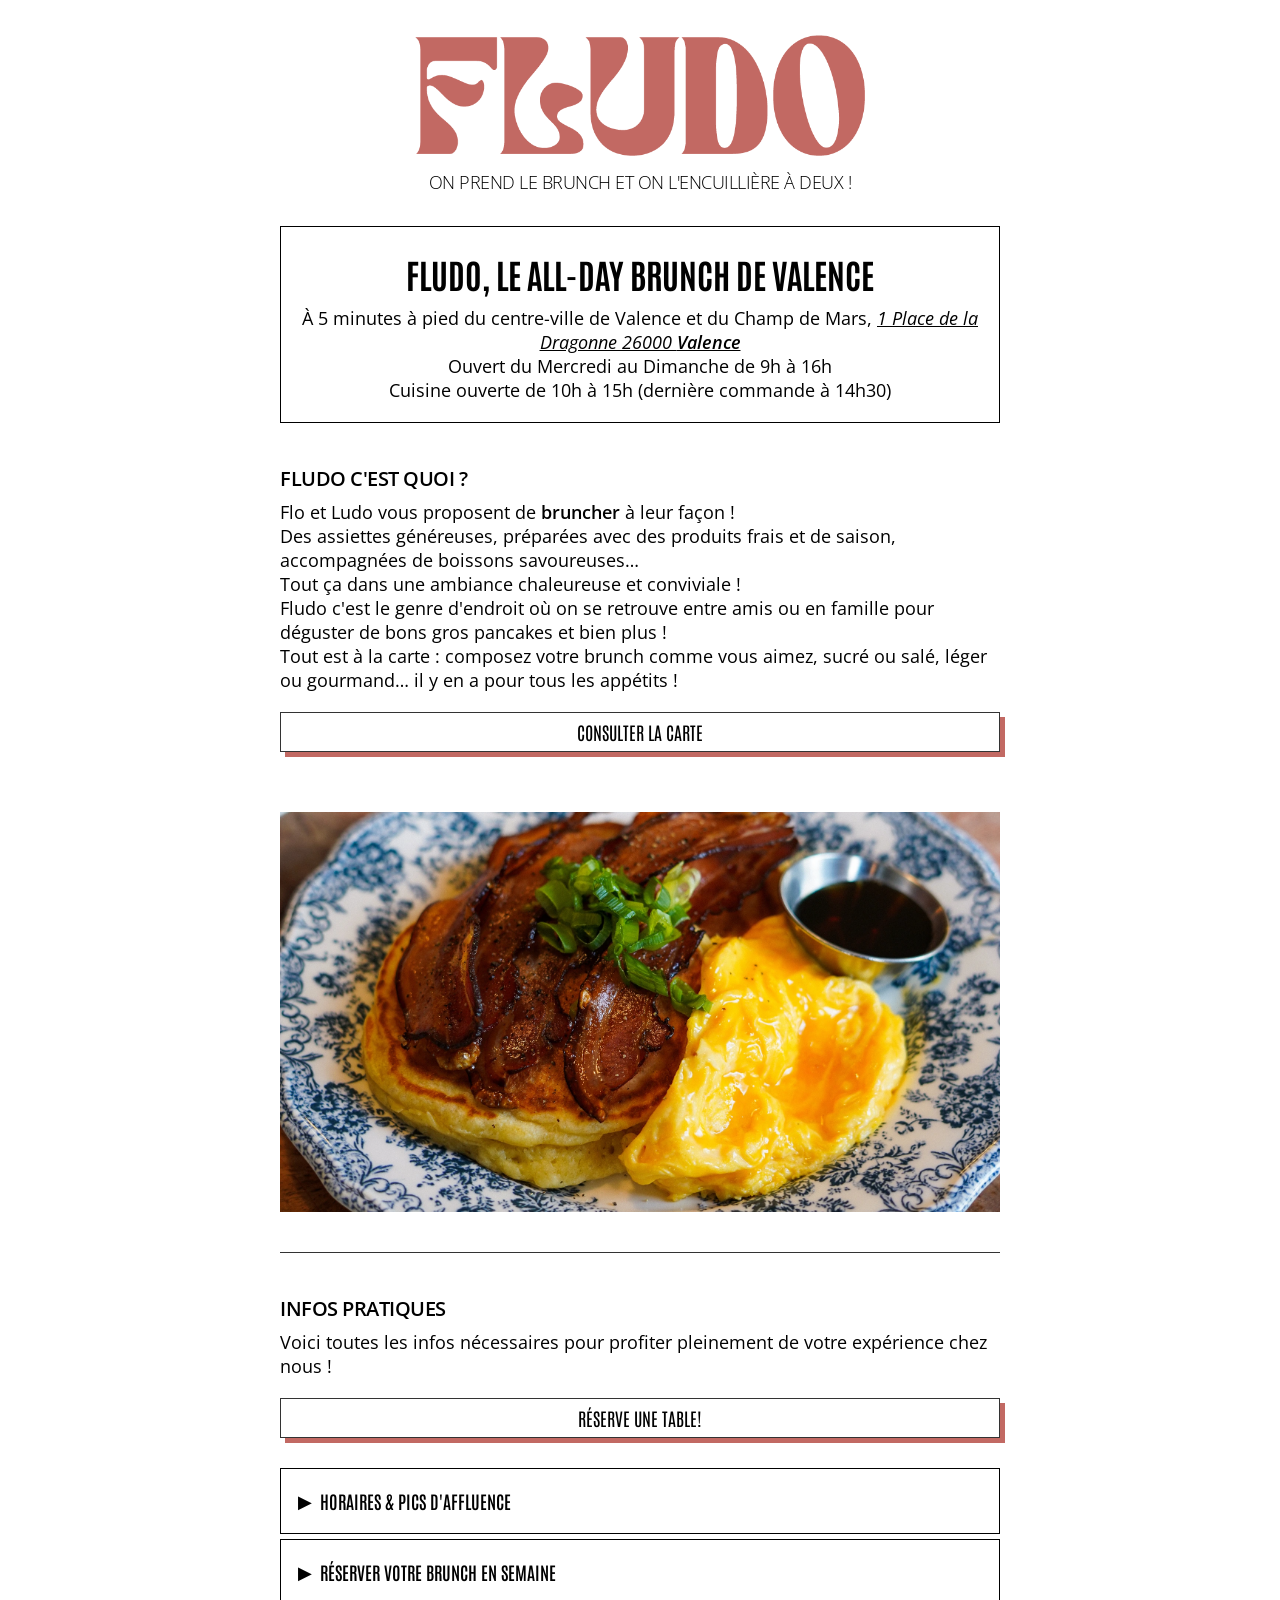
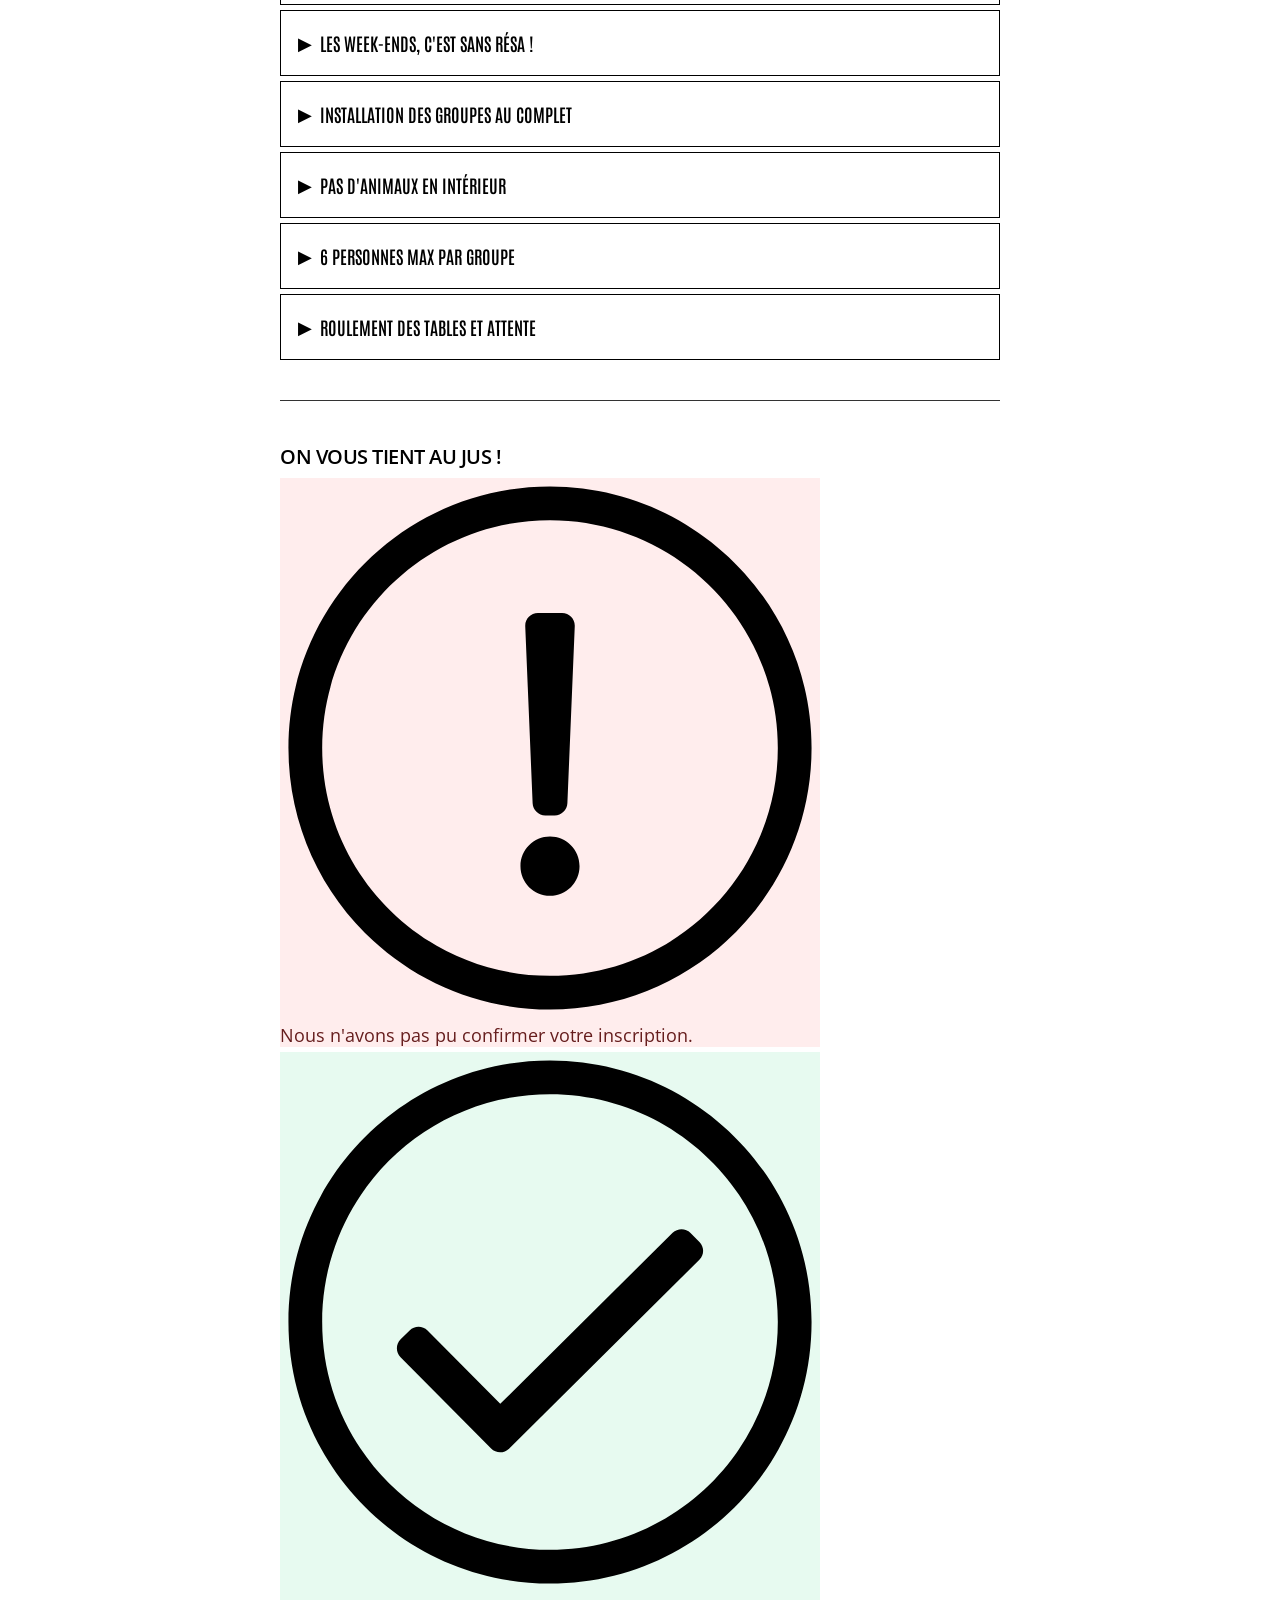
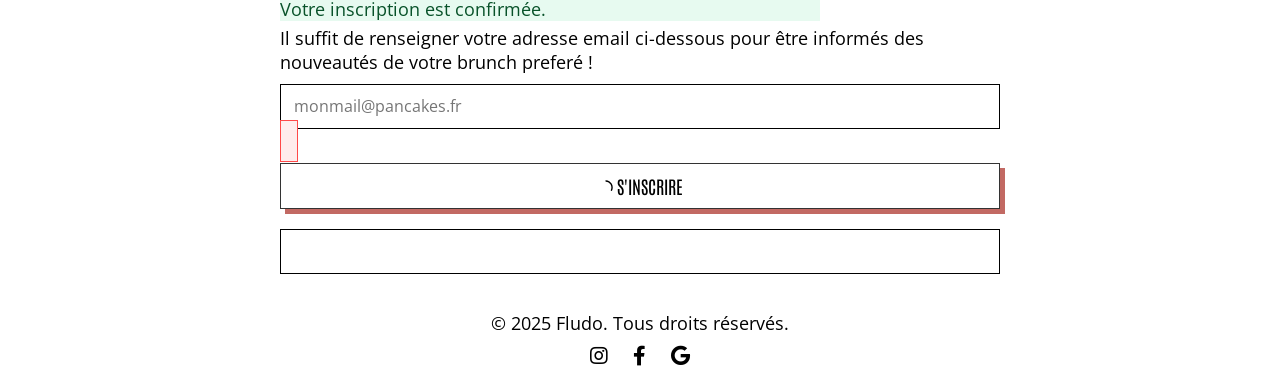
==== index.html @ fe4d6602 "deploy: bac04290c1adca05f71f27642dda50cfc4f8edee" ====
<!DOCTYPE html><html lang="fr"><meta charset="UTF-8"><meta name="viewport" content="width=device-width,initial-scale=1"><title>FLUDO │ LE restaurant Brunch à Valence</title><meta name="description" content="Flo et Ludo vous propose un concept de restaurant All Day Brunch à 5 minutes à pied du centre de Valence ! Au menu : pancakes, œufs Bénédicte et bien d'autres…"><meta property="og:title" content="Fludo : Le 'All Day Brunch' de Valence"><meta name="robots" content="noai, notdm"><meta name="tdm-policy" content="contact=mailto:contact@fludo.fr; terms=https://github.com/fguiliana/fludo/terms"><link rel="preconnect" href="https://fonts.googleapis.com"><link rel="preconnect" href="https://fonts.gstatic.com" crossorigin><link rel="icon" type="image/png" href="media/favicon.png"><link href="https://cdnjs.cloudflare.com/ajax/libs/font-awesome/5.15.4/css/all.min.css" rel="stylesheet"><link rel="stylesheet" href="style.min.css"><link rel="stylesheet" href="https://sibforms.com/forms/end-form/build/sib-styles.css"><script type="application/ld+json">{
          "@context": "https://schema.org",
          "@type": "Organization",
          "name": "Fludo",
          "url": "https://www.fludo.fr",
          "logo": "https://www.fludo.fr/media/fludo-logo.webp",
          "sameAs": [
            "https://www.instagram.com/fludobrunch",
            "https://www.facebook.com/fludobrunch",
            "https://www.google.com/search?q=Fludo"
          ],
          "contactPoint": {
            "@type": "ContactPoint",
            "telephone": "+33-4-75-43-44-90",
            "contactType": "Customer Service",
            "areaServed": "FR",
            "availableLanguage": "French"
          },
          "address": {
            "@type": "PostalAddress",
            "streetAddress": "1 Place de la Dragonne",
            "addressLocality": "Valence",
            "postalCode": "26000",
            "addressCountry": "FR"
          }
        }</script><header><img id="fludo-logo" src="media/fludo-logo.webp" alt="Logo Fludo, brunch à Valence Dröme"><p class="slogan">On prend le brunch et on l'encuillière à deux !</header><main class="container"><section class="intro"><h1>Fludo, le All-day brunch de Valence</h1><div>À 5 minutes à pied du centre-ville de Valence et du Champ de Mars, <a class="address" href="https://maps.app.goo.gl/TYoxBUfpQGfPGVpT9">1 Place de la Dragonne 26000 <strong>Valence</strong></a></div><div class="opening_hours">Ouvert du Mercredi au Dimanche de 9h à 16h</div><div class="kitchen_hours">Cuisine ouverte de 10h à 15h (dernière commande à 14h30)</div></section><section class="block"><h2>Fludo c'est quoi ?</h2><div class="block_content">Flo et Ludo vous proposent de <strong>bruncher</strong> à leur façon !<br>Des assiettes généreuses, préparées avec des produits frais et de saison, accompagnées de boissons savoureuses…<br>Tout ça dans une ambiance chaleureuse et conviviale !<br>Fludo c'est le genre d'endroit où on se retrouve entre amis ou en famille pour déguster de bons gros pancakes et bien plus !<br>Tout est à la carte : composez votre brunch comme vous aimez, sucré ou salé, léger ou gourmand… il y en a pour tous les appétits !</div><a class="button" href="https://go.nordqr.com/fludo/">Consulter la carte</a></section><section class="block"><div class="slider_container"><div class="slider"><div class="slide one"><img src="media/slideshow/photo1.webp" alt="Les pancakes salés du restaurant Brunch Fludo, à Valence"></div><div class="slide two"><img src="media/slideshow/photo2.webp" alt="L'ambiance cosy et chaleureuse du restaurant Brunch Fludo, à Valence" loading="lazy"></div><div class="slide three"><img src="media/slideshow/photo3.webp" alt="Les oeufs bénédicte du Brunch de Valence, Fludo" loading="lazy"></div><div class="slide four"><img src="media/slideshow/photo4.webp" alt="Fludo, le meilleur brunch de Valence" loading="lazy"></div><div class="slide four"><img src="media/slideshow/photo4.webp" alt="Les pancakes mini fourrés du Brunch de Valence Fludo" loading="lazy"></div></div></div></section><div class="divider"></div><section class="block"><h2>Infos pratiques</h2><div class="description">Voici toutes les infos nécessaires pour profiter pleinement de votre expérience chez nous !</div><a class="button" href="https://reservation.laddition.com/booking/fludo">Réserve une table!</a><div class="accordion"><details><summary><h3><strong>Horaires</strong> & Pics d'affluence</h3></summary><div class="content"><p>La cuisine est ouverte de 10h00 à 15h00, ce qui signifie que nous prenons les dernières commandes à 14h30. Le reste du temps, le restaurant passe en mode coffee shop. Nos pics d'affluence sont de 10h30 à 13h00 les week-ends (surtout le dimanche, “The day of the Brunch”) et les jours fériés; et de 11h30 à 13h00 en semaine.<br><i>Petit tip : Regarder notre fiche Google pour avoir la fréquentation en direct !</i></div></details><details><summary><h3>Réserver votre <strong>brunch en semaine</strong></h3></summary><div class="content"><p>Victime de notre succès, nous vous conseillons fortement de réserver en semaine. En plus, vous pouvez le faire directement en ligne en cliquant sur ce lien :</p><a class="" href="https://reservation.laddition.com/booking/fludo">Réserve une table!</a></div></details><details><summary><h3><strong>Les week-ends</strong>, c'est sans résa !</h3></summary><div class="content"><p>Chez Fludo, nous ne prenons pas de réservations le week-end, car nous fonctionnons en service continu de 10h à 14h30. Chacun arrive et repart à son rythme ! Ainsi, nous avons la flexibilité d'accommoder un plus grand nombre de clients et de gérer plus efficacement notre flux de service.<br><i>Petit tip : venez dès l'ouverture ou en fin de service pour avoir plus de chances d'avoir une table sans attendre.</i></div></details><details><summary><h3>Installation des <strong>groupes au complet</strong></h3></summary><div class="content"><p>Pour des raisons de fluidité et d'organisation, nous installons les groupes uniquement lorsqu'ils sont au complet ! Cela évite de bloquer des tables et nous aide à garder une attente raisonnable pour tous.<br><i>Petit tip : Prévenez vos amis ou votre famille d'être à l'heure! Cela permet à tous de profiter d'un service plus rapide!</i></div></details><details><summary><h3><strong>Pas d'animaux</strong> en intérieur</h3></summary><div class="content"><p>Même si nous adorons les animaux, nous ne pouvons pas recevoir vos boules de poils à l'intérieur, et ce, peu importe leur taille et leur gentillesse. Notre salle est trop étroite et animée pour vos boules de poils, surtout le week-end. Les animaux sont les bienvenus en terrasse, mais pour le confort de tous, pas en intérieur. Merci !</div></details><details><summary><h3><strong>6 personnes max</strong> par groupe</h3></summary><div class="content"><p>Notre salle a une capacité de 32 couverts (sans la terrasse), nous avons des tables de 2,3,4,5,6. Elle ne nous permet pas d'accueillir des gros groupes de potes ou de grandes familles de plus de 6 personnes sur une même tablée, même si on adorerait. En plus, on envoie les plats progressivement pour garantir leur qualité, ce qui rend compliqué le service de grandes tablées d'un seul coup. Nous privilégions les petits groupes pour une expérience plus agréable pour tous nos clients.</div></details><details><summary><h3>Roulement des tables et <strong>attente</strong></h3></summary><div class="content"><p>Pour que tout se passe bien et que l'attente soit réduite, on compte sur vous pour faciliter la rotation des tables. Dès que vous avez fini de vous régaler et que les conversations se calment, pensez à laisser la place aux autres. Si vous avez dû attendre avant d'être installé, rappelez-vous que les prochains convives sont également impatients de découvrir nos plats!</div></details></div></section><div class="divider"></div><section class="block"><h2>On vous tient au jus !</h2><div><div id="sib-form-container"><div id="error-message" class="sib-form-message-panel" style="text-align:left; color:#661d1d; background-color:#ffeded; border-color:#ff4949;max-width:540px;"><div class="sib-form-message-panel__text sib-form-message-panel__text--center"><svg viewBox="0 0 512 512" class="sib-icon sib-notification__icon"><path d="M256 40c118.621 0 216 96.075 216 216 0 119.291-96.61 216-216 216-119.244 0-216-96.562-216-216 0-119.203 96.602-216 216-216m0-32C119.043 8 8 119.083 8 256c0 136.997 111.043 248 248 248s248-111.003 248-248C504 119.083 392.957 8 256 8zm-11.49 120h22.979c6.823 0 12.274 5.682 11.99 12.5l-7 168c-.268 6.428-5.556 11.5-11.99 11.5h-8.979c-6.433 0-11.722-5.073-11.99-11.5l-7-168c-.283-6.818 5.167-12.5 11.99-12.5zM256 340c-15.464 0-28 12.536-28 28s12.536 28 28 28 28-12.536 28-28-12.536-28-28-28z"/></svg> <span class="sib-form-message-panel__inner-text">Nous n&#039;avons pas pu confirmer votre inscription.</span></div></div><div></div><div id="success-message" class="sib-form-message-panel" style="text-align:left; color:#085229; background-color:#e7faf0; border-color:#13ce66;max-width:540px;"><div class="sib-form-message-panel__text sib-form-message-panel__text--center"><svg viewBox="0 0 512 512" class="sib-icon sib-notification__icon"><path d="M256 8C119.033 8 8 119.033 8 256s111.033 248 248 248 248-111.033 248-248S392.967 8 256 8zm0 464c-118.664 0-216-96.055-216-216 0-118.663 96.055-216 216-216 118.664 0 216 96.055 216 216 0 118.663-96.055 216-216 216zm141.63-274.961L217.15 376.071c-4.705 4.667-12.303 4.637-16.97-.068l-85.878-86.572c-4.667-4.705-4.637-12.303.068-16.97l8.52-8.451c4.705-4.667 12.303-4.637 16.97.068l68.976 69.533 163.441-162.13c4.705-4.667 12.303-4.637 16.97.068l8.451 8.52c4.668 4.705 4.637 12.303-.068 16.97z"/></svg> <span class="sib-form-message-panel__inner-text">Votre inscription est confirmée.</span></div></div><div><form id="sib-form" method="POST" action="https://5db28197.sibforms.com/serve/[base64]" data-type="subscription"><div class="sib-input"><div class="form__entry entry_block"><div class="form__label-row"><label class="" for="EMAIL" data-required="*">Il suffit de renseigner votre adresse email ci-dessous pour être informés des nouveautés de votre brunch preferé !</label> <input class="input" type="text" id="EMAIL" name="EMAIL" autocomplete="on" placeholder="monmail@pancakes.fr" data-required="true" required></div><label for="EMAIL" class="entry__error entry__error--primary" style="color:#661d1d; background-color:#ffeded; border: 1px solid #ff4949; padding: 0.5rem"></label></div></div><div><button class="button" form="sib-form" type="submit"><svg class="icon clickable__icon progress-indicator__icon sib-hide-loader-icon" viewBox="0 0 512 512"><path d="M460.116 373.846l-20.823-12.022c-5.541-3.199-7.54-10.159-4.663-15.874 30.137-59.886 28.343-131.652-5.386-189.946-33.641-58.394-94.896-95.833-161.827-99.676C261.028 55.961 256 50.751 256 44.352V20.309c0-6.904 5.808-12.337 12.703-11.982 83.556 4.306 160.163 50.864 202.11 123.677 42.063 72.696 44.079 162.316 6.031 236.832-3.14 6.148-10.75 8.461-16.728 5.01z"/></svg> S&#039;INSCRIRE</button></div><input type="text" name="email_address_check" value="" class="input--hidden"></form></div></div></div></section></main><footer><p>&copy; 2025 Fludo. Tous droits réservés.<div class="social-icons"><a href="https://www.instagram.com/fludobrunch" target="_blank" aria-label="Instagram" rel="noopener"><i class="fab fa-instagram"></i> </a><a href="https://www.facebook.com/fludobrunch" target="_blank" aria-label="Facebook" rel="noopener"><i class="fab fa-facebook-f"></i> </a><a href="https://maps.app.goo.gl/6g2QSEkhwfaf5TP17" target="_blank" aria-label="Google" rel="noopener"><i class="fab fa-google"></i></a></div></footer><script defer="defer" src="script.min.js"></script><script defer="defer" src="https://sibforms.com/forms/end-form/build/main.js"></script>
---- style.min.css ----
@import url(https://fonts.googleapis.com/css2?family=Open+Sans:ital,wght@0,300..800;1,300..800&display=swap);@import url(https://fonts.googleapis.com/css2?family=Antonio:wght@100..700&display=swap);a,abbr,acronym,address,applet,article,aside,audio,b,big,blockquote,body,canvas,caption,center,cite,code,dd,del,details,dfn,div,dl,dt,em,embed,fieldset,figcaption,figure,footer,form,h1,h2,h3,h4,h5,h6,header,hgroup,html,i,iframe,img,ins,kbd,label,legend,li,mark,menu,nav,object,ol,output,p,pre,q,ruby,s,samp,section,small,span,strike,strong,sub,summary,sup,table,tbody,td,tfoot,th,thead,time,tr,tt,u,ul,var,video{margin:0;padding:0;border:0;font-size:100%;vertical-align:baseline}article,aside,details,figcaption,figure,footer,header,hgroup,menu,nav,section{display:block}body{line-height:1}ol,ul{list-style:none}blockquote,q{quotes:none}blockquote:after,blockquote:before,q:after,q:before{content:'';content:none}table{border-collapse:collapse;border-spacing:0}details summary::-webkit-details-marker{display:none}summary::before{font-family:"Open Sans",sans-serif;content:"▶";position:absolute;top:1rem;left:.8rem;transform:rotate(0);transform-origin:center;transition:.2s transform ease}details[open]>summary:before{transform:rotate(90deg);transition:.45s transform ease}details{overflow:hidden}details summary{position:relative;z-index:10}@keyframes details-show{from{margin-bottom:-80%;opacity:0;transform:translateY(-100%)}}details>:not(summary){animation:details-show .5s ease-in-out;position:relative;z-index:1;transition:all .3s ease-in-out;color:transparent;overflow:hidden}details[open]>:not(summary){color:inherit}img{max-width:100%}p:last-child{padding:0}details{box-sizing:border-box;margin-top:5px;background:#fff;border:1px solid #000}summary{border:4px solid transparent;outline:0;padding:1rem;display:block;background:#fff;color:#000;padding-left:2.2rem;position:relative;cursor:pointer}details[open] summary,summary:hover{color:#000;background:#fff}details[open] summary strong,details[open] summary::before,summary:hover strong,summary:hover::before{color:#bb6b5d}.content{padding:20px;padding-top:0;border-top:none}.accordion{margin-top:30px}.slider_container{position:relative;width:100%;height:25rem;display:flex;justify-content:flex-start;align-items:center;overflow:hidden}.slider{position:relative;width:400%;height:100%;display:flex;flex-direction:row;align-items:center;justify-content:space-between;animation:30s cubic-bezier(1,.95,.565,1) sliding infinite}.slide{position:relative;min-width:100%;height:100%}.slide img{object-fit:cover;width:100%;height:100%}.slide .caption{position:absolute;left:0;bottom:5%;font-size:5rem;font-weight:600;color:#fff;text-transform:capitalize;background:rgba(0,0,0,.348);backdrop-filter:blur(10px);padding:1rem 5rem;border-radius:0 2rem 2rem 0}.slide.one{background:#b6136d}.slide.two{background:#ff4040}.slide.three{background:#0badbc}.slide.four{background:#0bbc0e}.slide.five{background:#ad0bbc}@keyframes sliding{0%{transform:translateX(0)}15%{transform:translateX(0)}20%{transform:translateX(-100%)}35%{transform:translateX(-100%)}40%{transform:translateX(-200%)}55%{transform:translateX(-200%)}60%{transform:translateX(-300%)}75%{transform:translateX(-300%)}80%{transform:translateX(-400%)}95%{transform:translateX(-400%)}100%{transform:translateX(0)}}@font-face{font-family:tan-nimbus;src:url('/media/fonts/TAN-NIMBUS.otf') format('opentype'),url('/media/fonts/TAN-NIMBUS.ttf') format('truetype');font-weight:400;font-style:normal}@font-face{font-family:candy;src:url('/media/fonts/CANDY.ttf') format('truetype')}*{margin:0;padding:0;box-sizing:border-box}body{font-family:'Open Sans';font-size:16px}strong{font-weight:600}.container{max-width:600px;margin:0 auto;padding:0 15px}.intro{border:1px solid;margin:0 20px}footer,header,nav,section{padding:20px;text-align:center}header{margin-bottom:15px}button{box-shadow:5px 5px #c26963;background-color:#fff;width:100%;margin:10px 0;padding:10px;font-family:Antonio;text-align:center;text-decoration:none;text-transform:uppercase;display:block;color:#000;border:1px solid #333}button:hover{background-color:#fbfcc5;cursor:pointer}button:focus{position:relative;left:5px;top:5px;box-shadow:unset}.progress-indicator__icon{position:relative;height:15px}input{width:100%!important;margin-top:10px;border:1px solid #000;padding:12.5px}input:focus{outline:0}input::placeholder{font-family:'Open Sans';font-size:inherit}#error-message,#success-message{margin-bottom:5px}img#fludo-logo{margin:15px 0}section.block{text-align:left;margin-top:20px}div{line-height:normal}h1{line-height:1.6;font-family:Antonio;text-transform:uppercase;margin-bottom:5px}h2{line-height:1.6;text-transform:uppercase;font-weight:600;margin-bottom:5px;letter-spacing:-.5px}h3{font-weight:600;font-family:Antonio;text-transform:uppercase}p.slogan{text-transform:uppercase;font-weight:300;font-style:condensed;letter-spacing:-.5px}div.divider{height:1px;margin:20px 20px 0 20px;background-color:#333}a.address{font-style:oblique;color:#000}a.button{box-shadow:5px 5px #c26963;margin-top:20px;padding:10px;font-family:Antonio;text-align:center;text-decoration:none;text-transform:uppercase;display:block;color:#000;border:1px solid #333}a.button:active{position:relative;left:5px;top:5px;box-shadow:unset}img{max-width:100%;height:auto}.social-icons{margin-top:10px}.social-icons a{text-decoration:none;color:#000;font-size:20px;margin:10px 10px;transition:color .3s ease}.social-icons a:hover{color:#c26963}@media (max-width:575.98px){body{font-size:14px}button{font-size:15px}input{font-size:14px}img#fludo-logo{width:200px}h1{font-size:24px}h2{font-size:15px}.container{padding:0 10px}a.button,h3{font-size:15px}}@media (min-width:576px) and (max-width:767.98px){body{font-size:15px}button{font-size:16px}input{font-size:15px}img#fludo-logo{width:300px}h1{font-size:32px}h2{font-size:18px}.container{padding:0 10px}a.button,h3{font-size:16px}}@media (min-width:768px) and (max-width:991.98px){body{font-size:16px}button{font-size:18px}input{font-size:16px}img#fludo-logo{width:400px}h1{font-size:34px}h2{font-size:20px}.container{padding:0 10px}a.button,h3{font-size:18px}}@media (min-width:992px) and (max-width:1199.98px){body{font-size:17px}button{font-size:18px}input{font-size:16px}img#fludo-logo{width:400px}h1{font-size:34px}h2{font-size:20px}a.button,h3{font-size:18px}.container{max-width:700px;padding:0 20px}}@media (min-width:1200px){body{font-size:18px}button{font-size:18px}input{font-size:16px}img#fludo-logo{width:450px}h1{font-size:34px}h2{font-size:20px}a.button,h3{font-size:18px}.container{max-width:800px;padding:0 20px}}
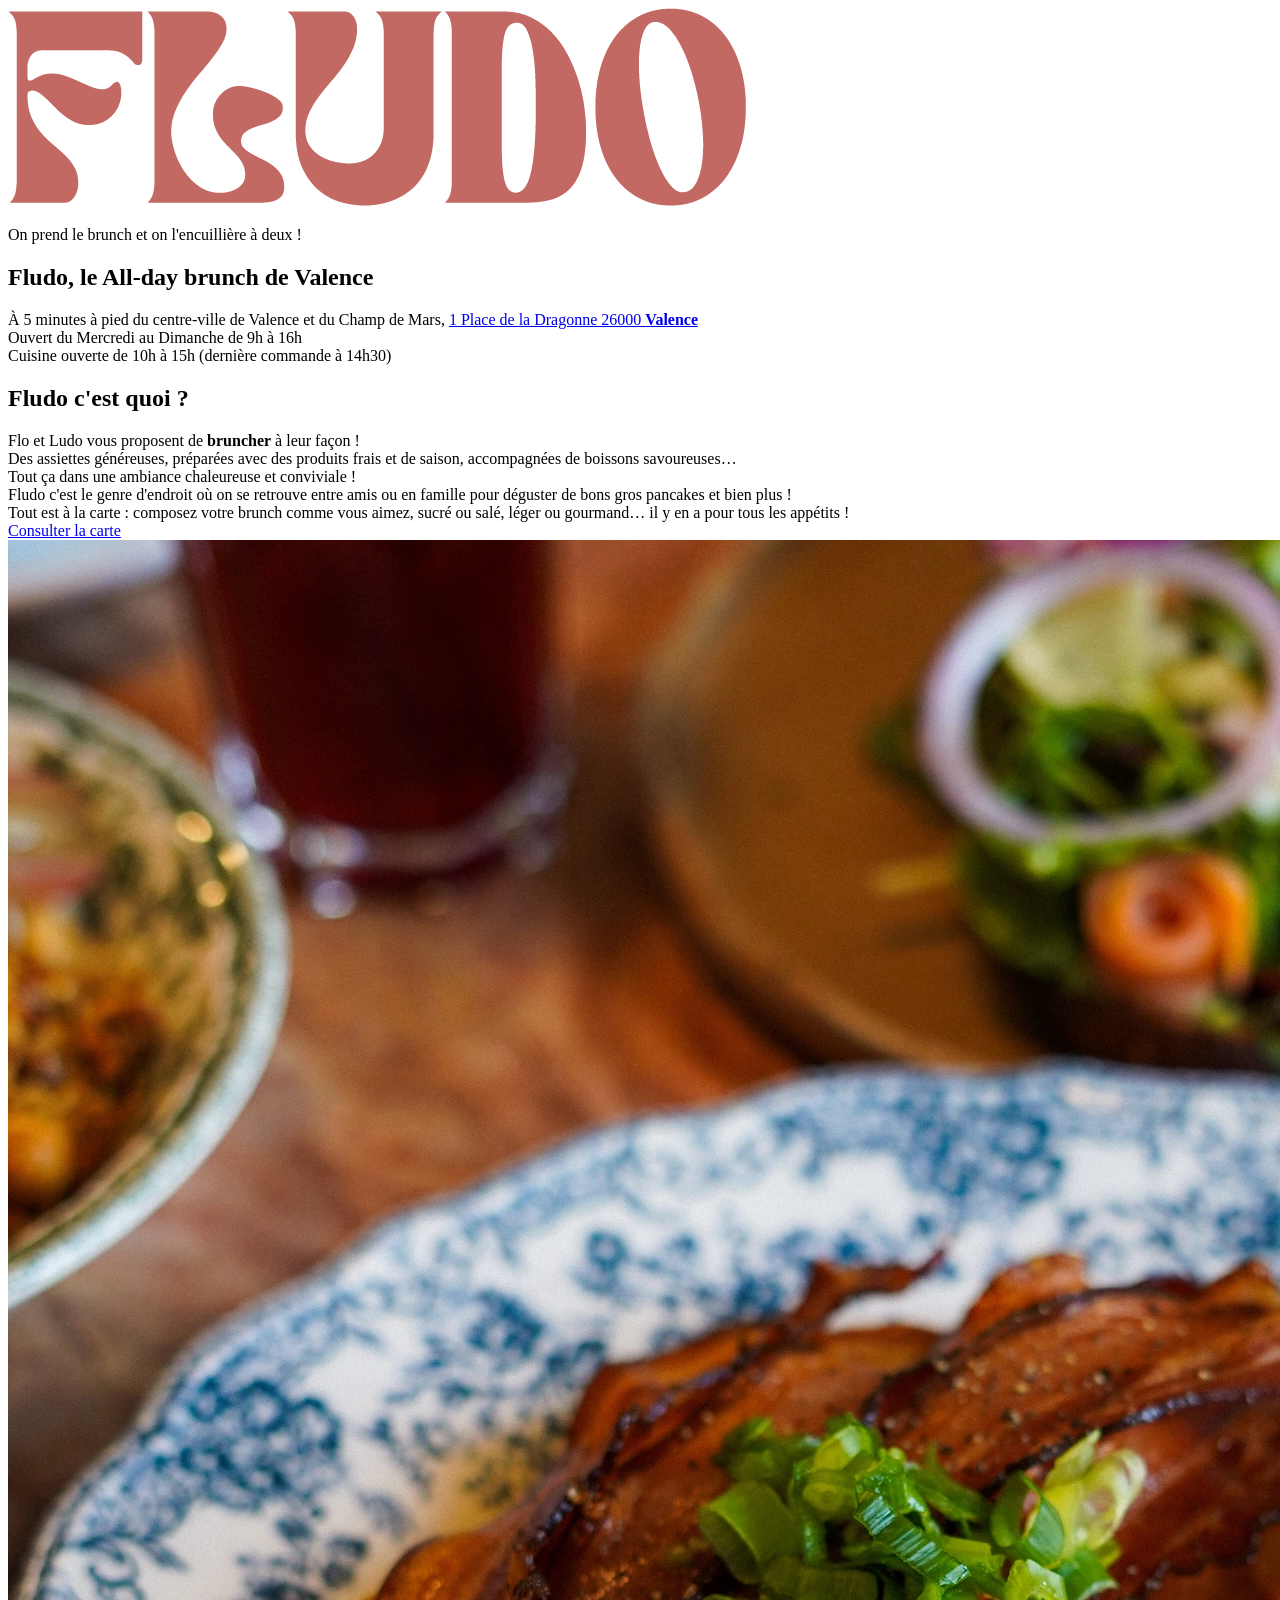
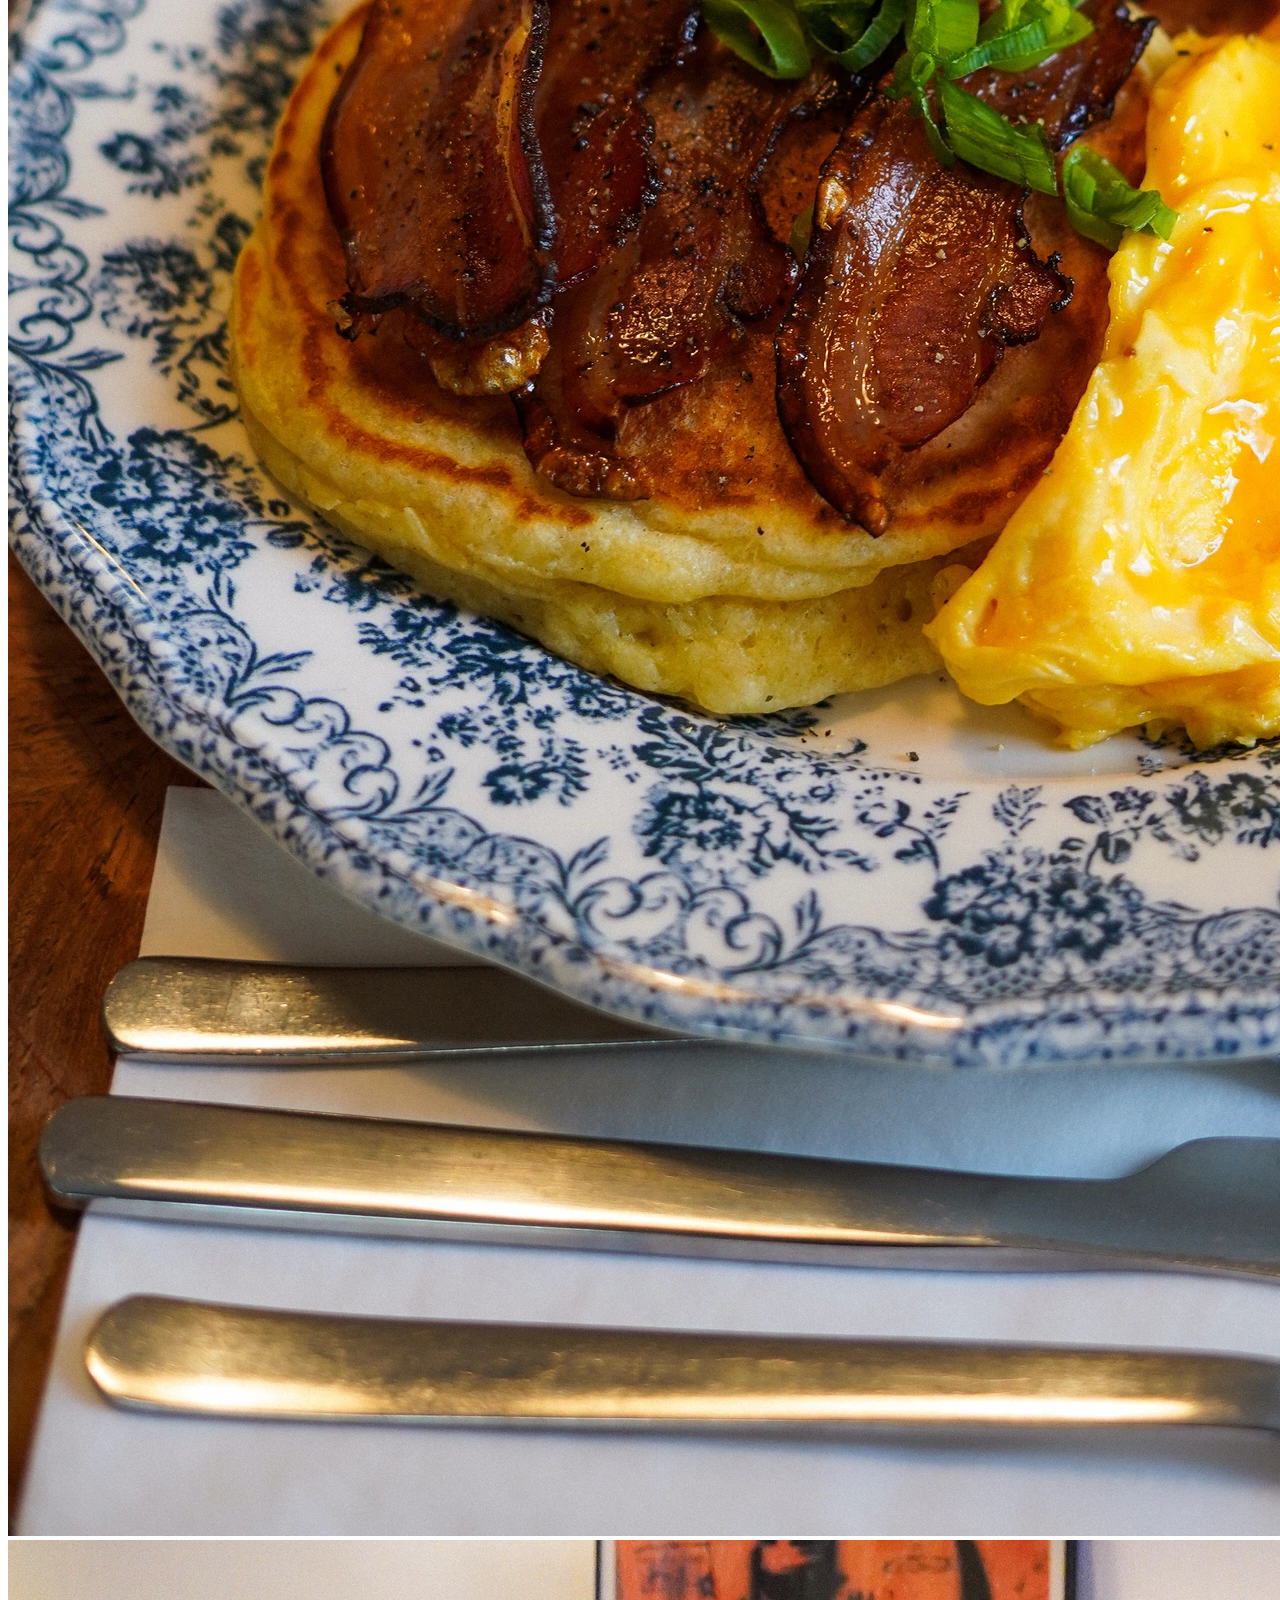
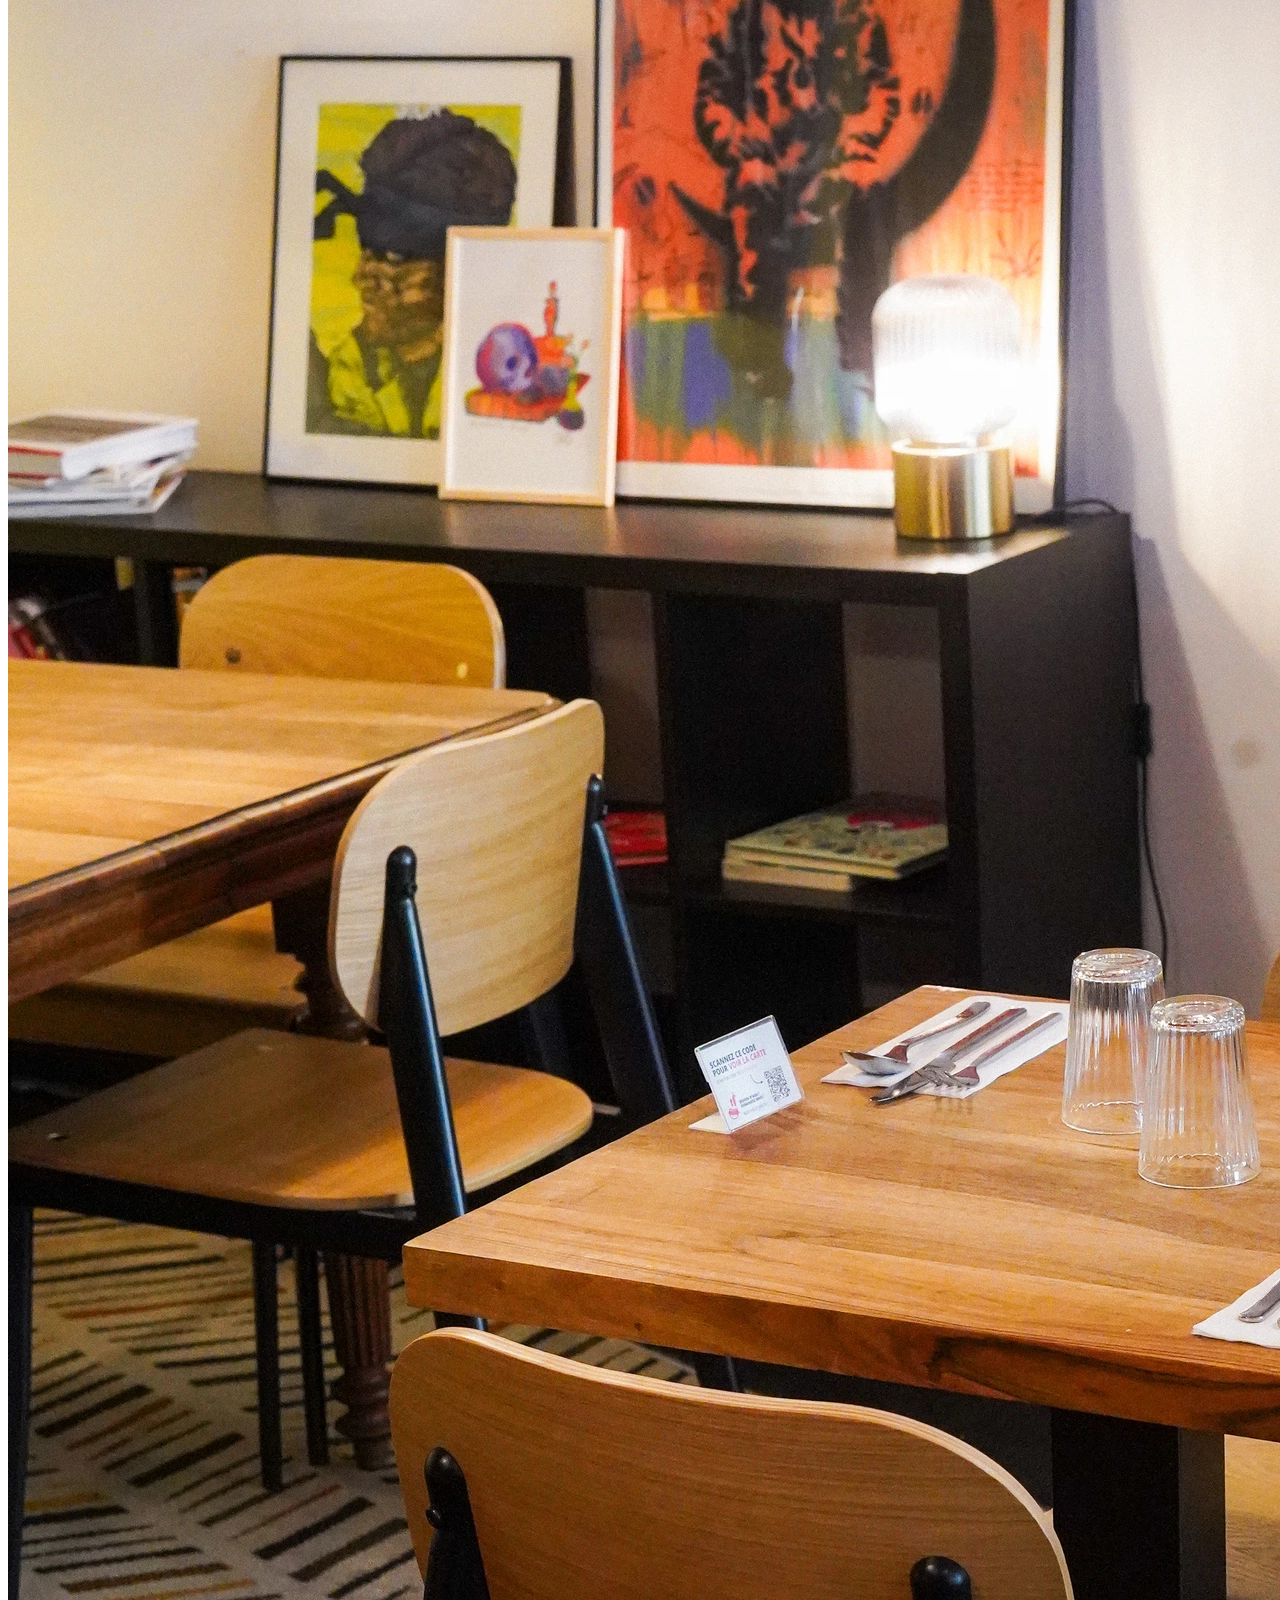
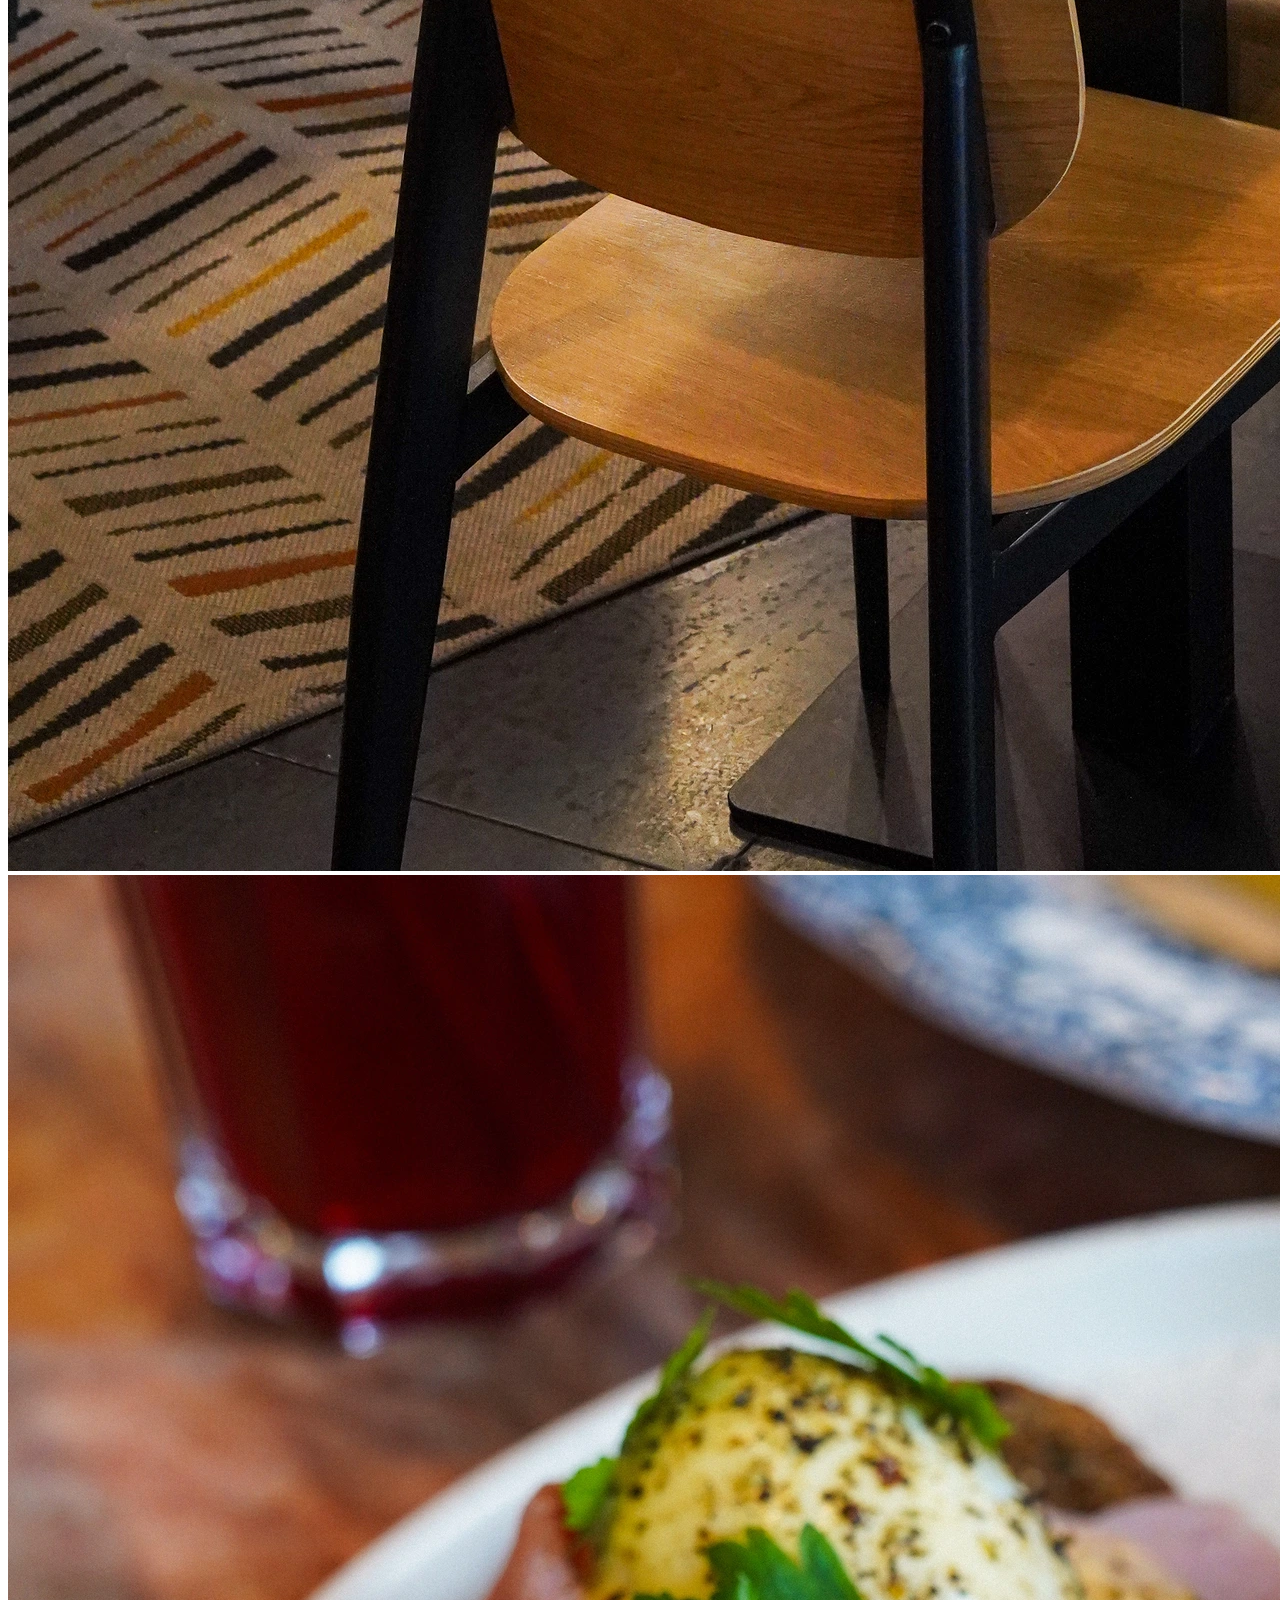
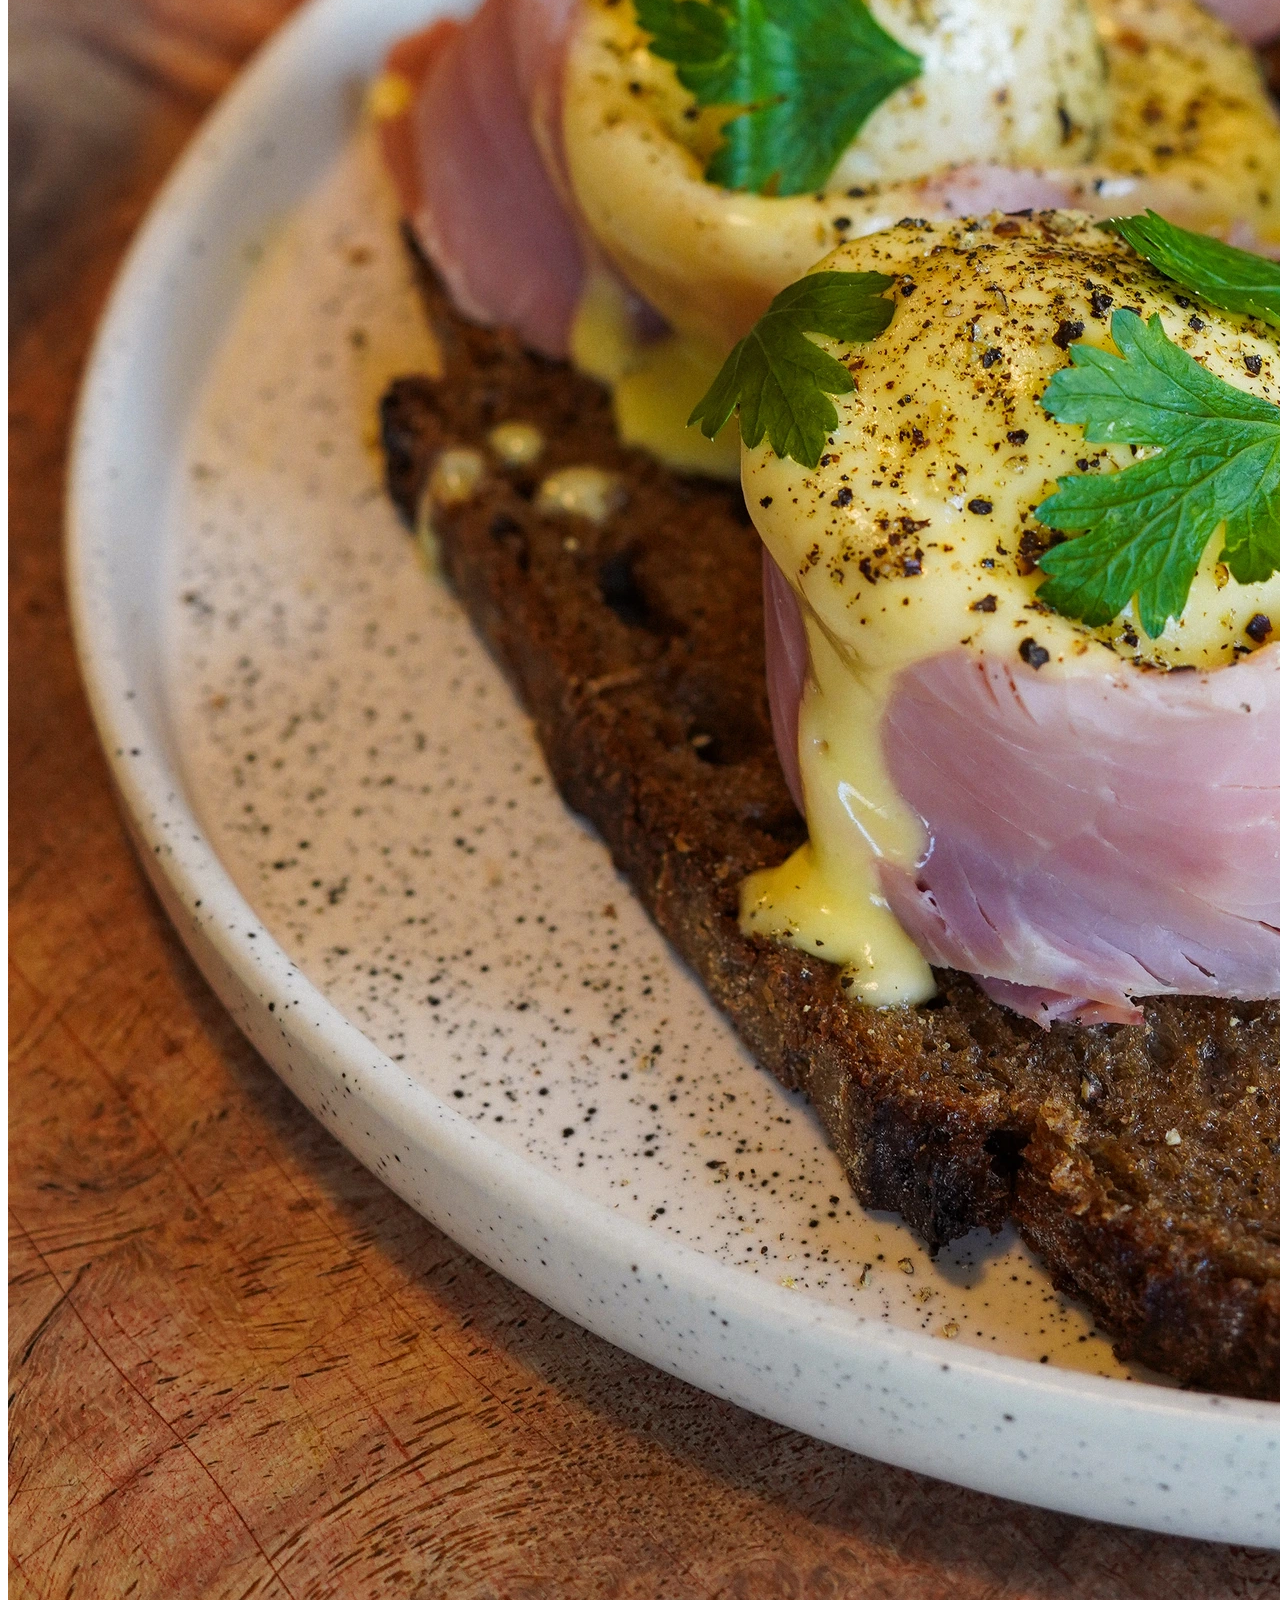
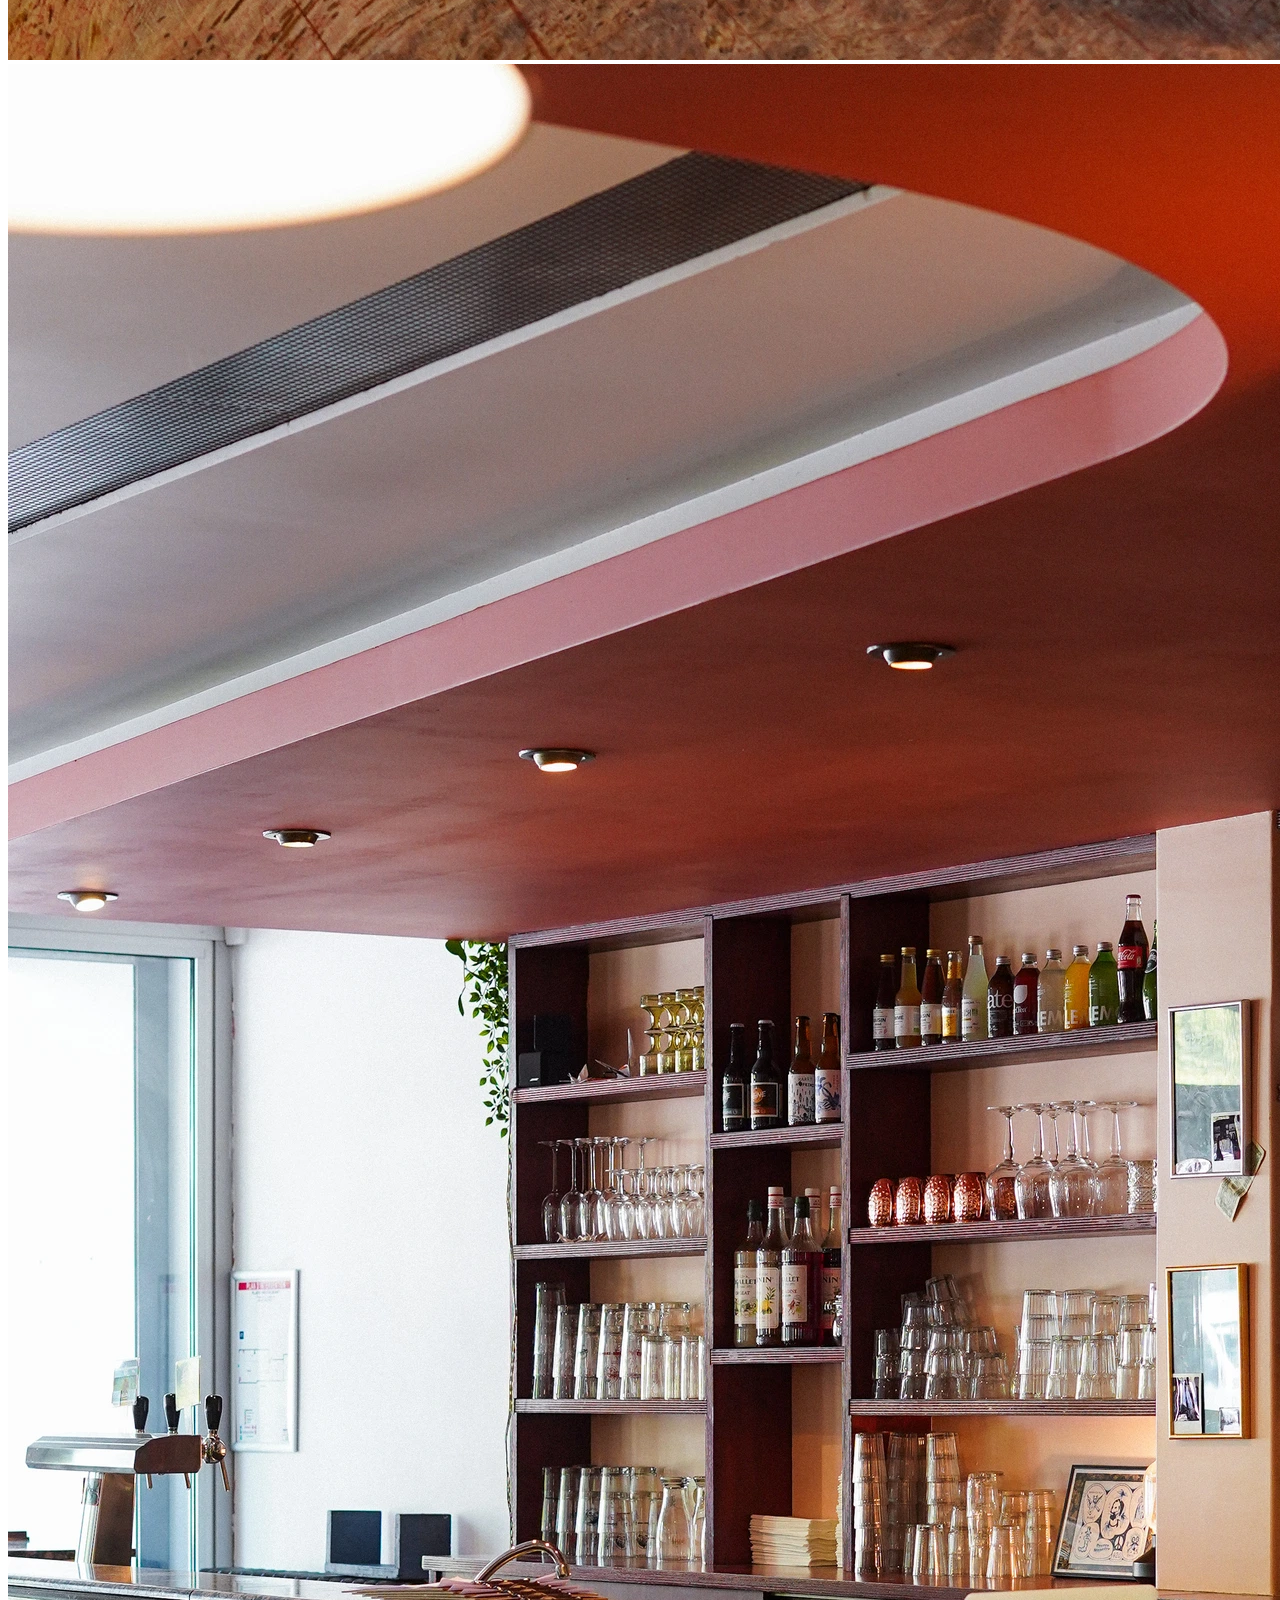
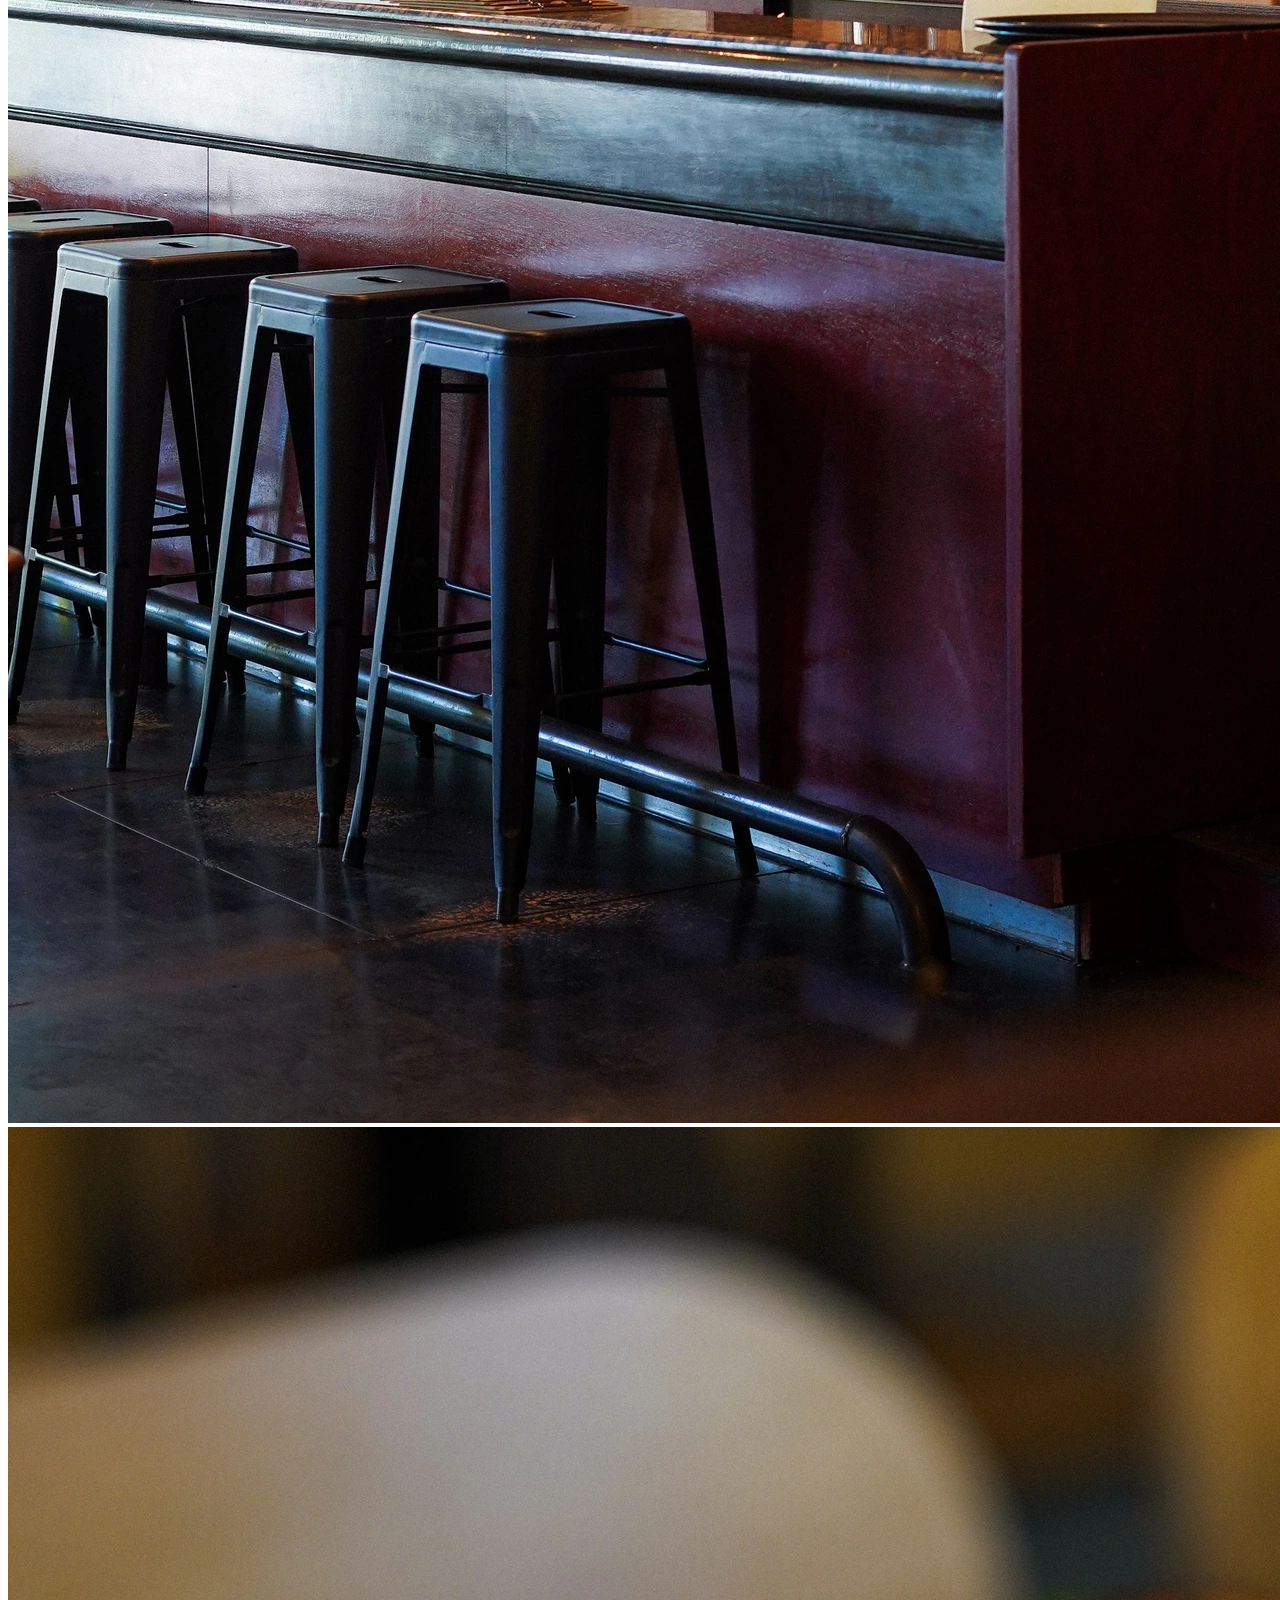
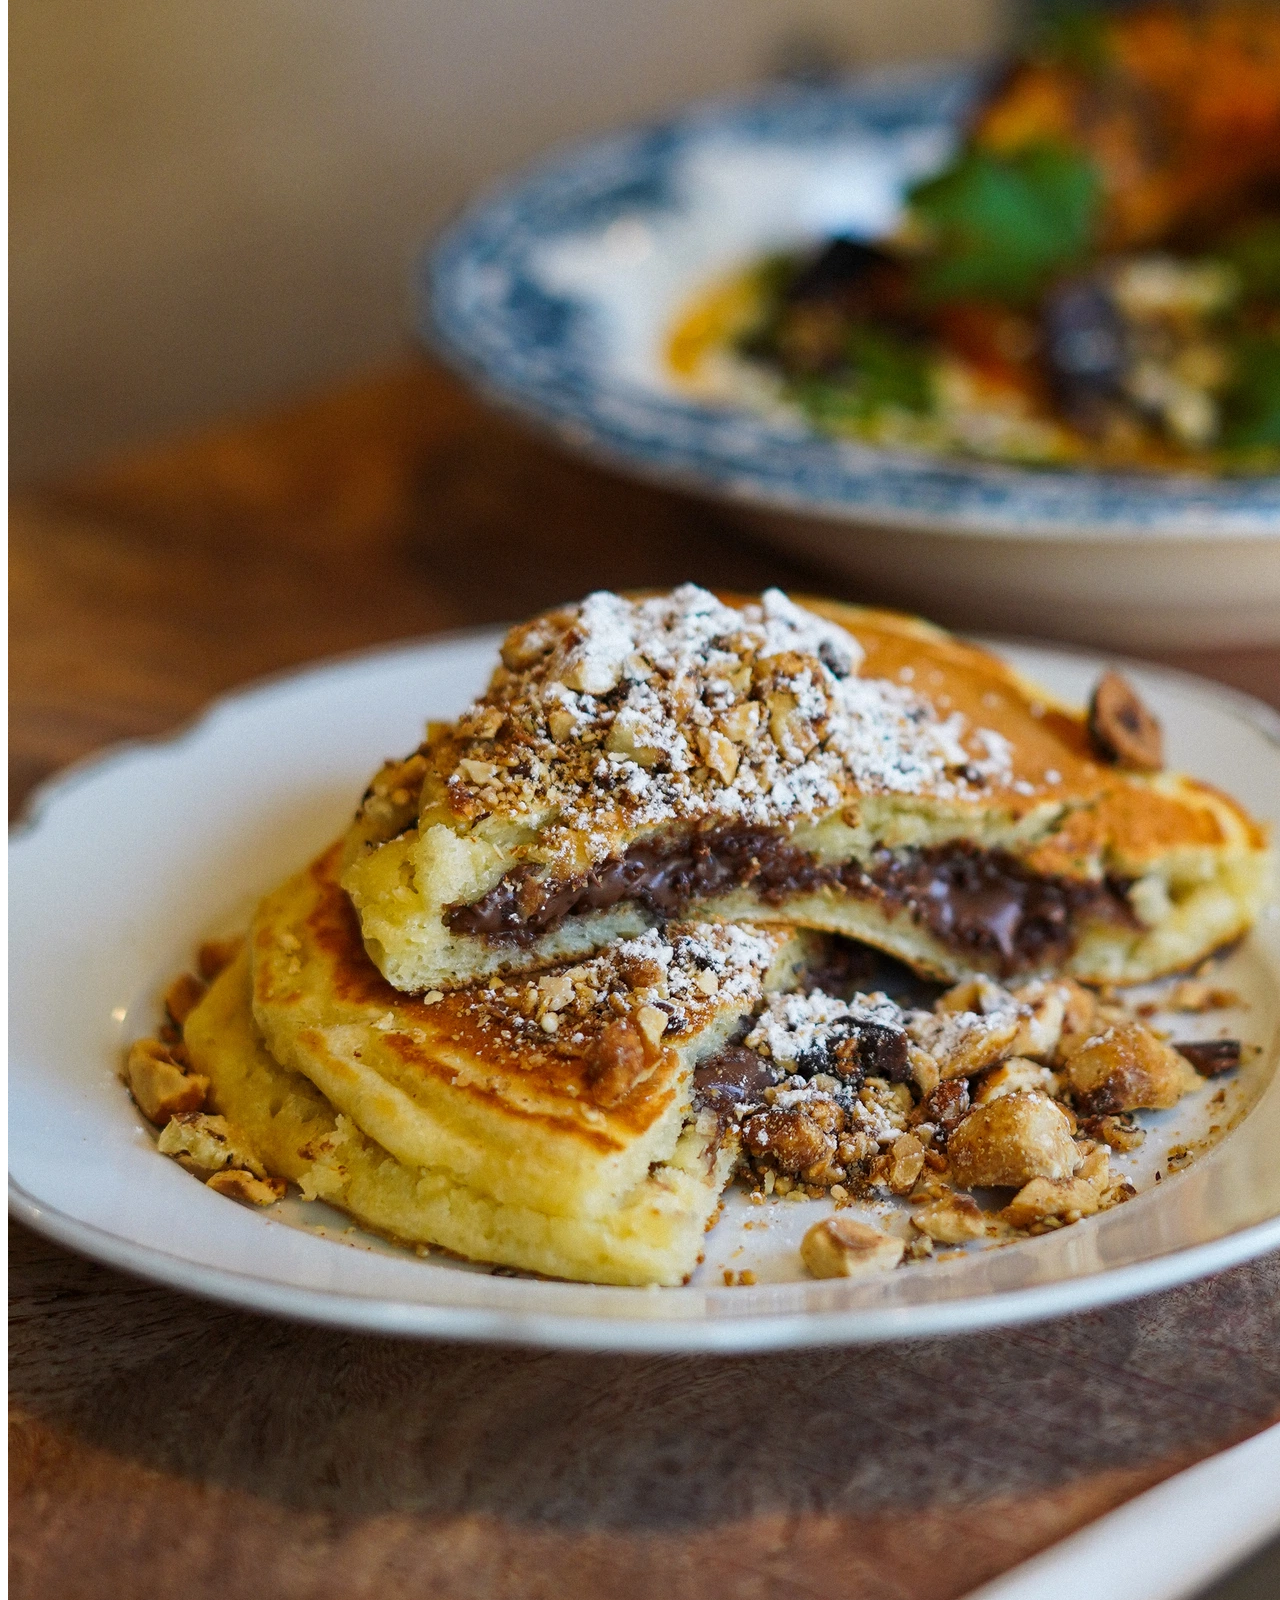
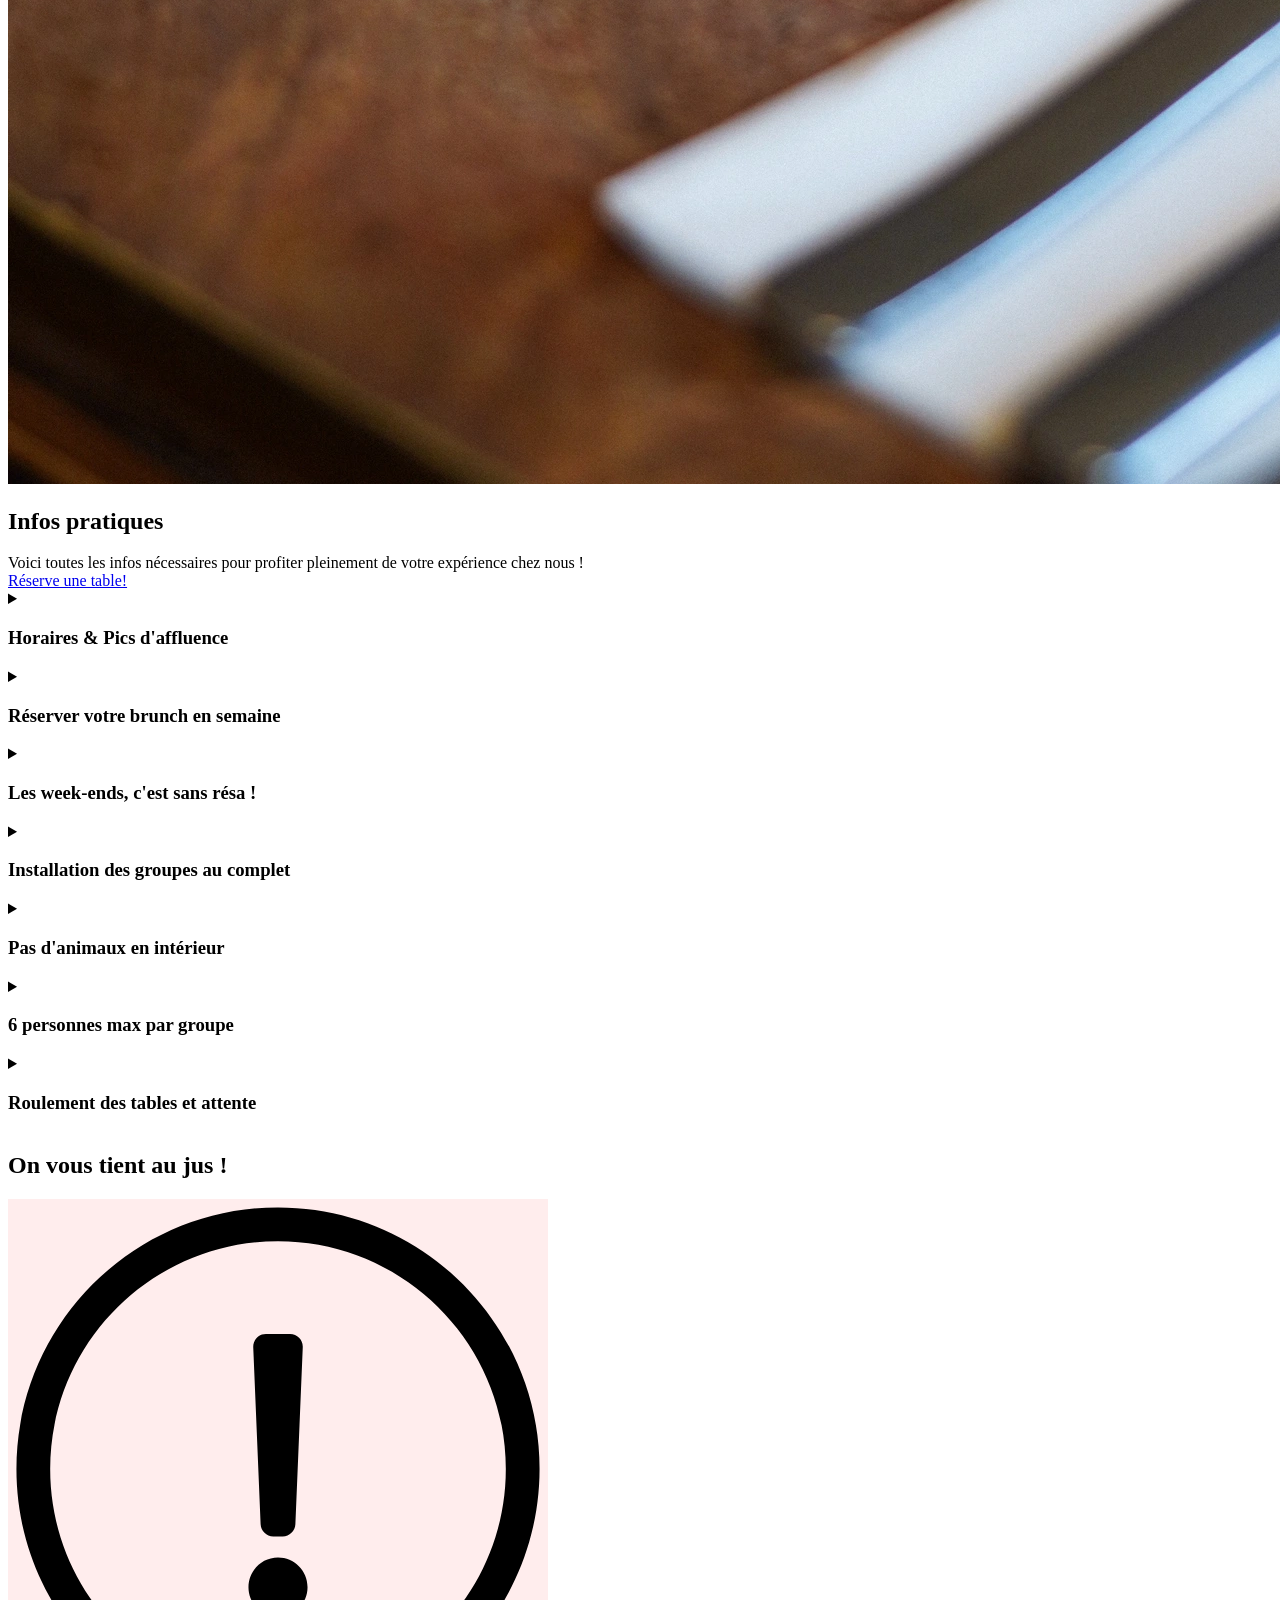
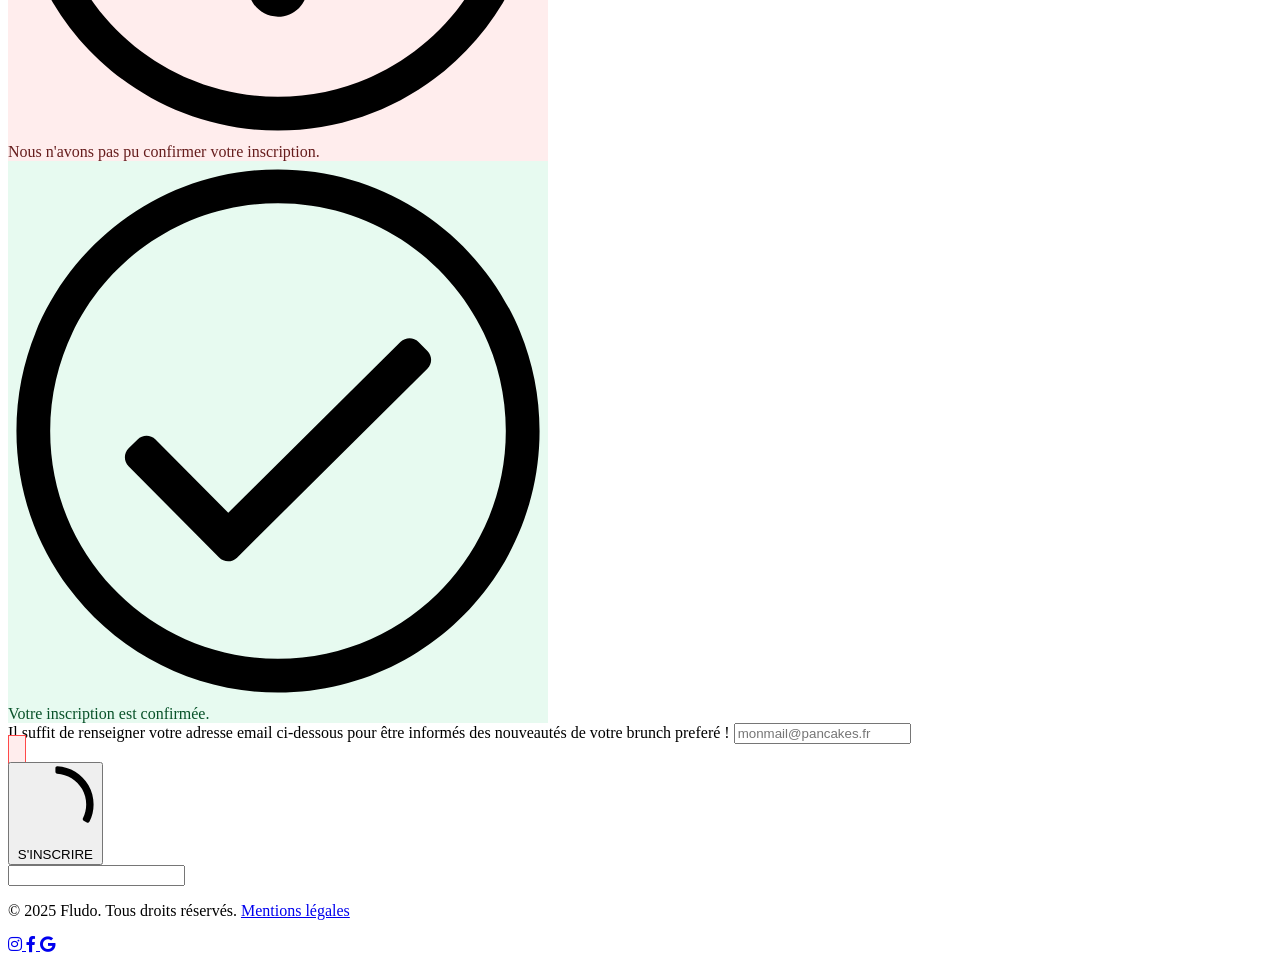
==== commit 55906044: "deploy: 902da345c839d6c9e2528bcc75c8476d74766104" ====
--- a/index.html
+++ b/index.html
@@ -1,4 +1,4 @@
-<!DOCTYPE html><html lang="fr"><meta charset="UTF-8"><meta name="viewport" content="width=device-width,initial-scale=1"><title>FLUDO │ LE restaurant Brunch à Valence</title><meta name="description" content="Flo et Ludo vous propose un concept de restaurant All Day Brunch à 5 minutes à pied du centre de Valence ! Au menu : pancakes, œufs Bénédicte et bien d'autres…"><meta property="og:title" content="Fludo : Le 'All Day Brunch' de Valence"><meta name="robots" content="noai, notdm"><meta name="tdm-policy" content="contact=mailto:contact@fludo.fr; terms=https://github.com/fguiliana/fludo/terms"><link rel="preconnect" href="https://fonts.googleapis.com"><link rel="preconnect" href="https://fonts.gstatic.com" crossorigin><link rel="icon" type="image/png" href="media/favicon.png"><link href="https://cdnjs.cloudflare.com/ajax/libs/font-awesome/5.15.4/css/all.min.css" rel="stylesheet"><link rel="stylesheet" href="style.min.css"><link rel="stylesheet" href="https://sibforms.com/forms/end-form/build/sib-styles.css"><script type="application/ld+json">{
+<!DOCTYPE html><html lang="fr"><meta charset="UTF-8"><meta name="viewport" content="width=device-width,initial-scale=1"><title>FLUDO │ LE restaurant Brunch à Valence</title><meta name="description" content="Flo et Ludo vous propose un concept de restaurant All Day Brunch à 5 minutes à pied du centre de Valence ! Au menu : pancakes, œufs Bénédicte et bien d'autres…"><meta property="og:title" content="Fludo : Le 'All Day Brunch' de Valence"><meta name="robots" content="noai, notdm"><meta name="tdm-policy" content="contact=mailto:contact@fludo.fr; terms=https://github.com/fguiliana/fludo/terms"><link rel="preconnect" href="https://fonts.googleapis.com"><link rel="preconnect" href="https://fonts.gstatic.com" crossorigin><link rel="icon" type="image/png" href="media/favicon.png"><link href="https://cdnjs.cloudflare.com/ajax/libs/font-awesome/5.15.4/css/all.min.css" rel="stylesheet"><link rel="stylesheet" href="style.css"><link rel="stylesheet" href="https://sibforms.com/forms/end-form/build/sib-styles.css"><script type="application/ld+json">{
           "@context": "https://schema.org",
           "@type": "Organization",
           "name": "Fludo",
@@ -23,4 +23,4 @@
             "postalCode": "26000",
             "addressCountry": "FR"
           }
-        }</script><header><img id="fludo-logo" src="media/fludo-logo.webp" alt="Logo Fludo, brunch à Valence Dröme"><p class="slogan">On prend le brunch et on l'encuillière à deux !</header><main class="container"><section class="intro"><h1>Fludo, le All-day brunch de Valence</h1><div>À 5 minutes à pied du centre-ville de Valence et du Champ de Mars, <a class="address" href="https://maps.app.goo.gl/TYoxBUfpQGfPGVpT9">1 Place de la Dragonne 26000 <strong>Valence</strong></a></div><div class="opening_hours">Ouvert du Mercredi au Dimanche de 9h à 16h</div><div class="kitchen_hours">Cuisine ouverte de 10h à 15h (dernière commande à 14h30)</div></section><section class="block"><h2>Fludo c'est quoi ?</h2><div class="block_content">Flo et Ludo vous proposent de <strong>bruncher</strong> à leur façon !<br>Des assiettes généreuses, préparées avec des produits frais et de saison, accompagnées de boissons savoureuses…<br>Tout ça dans une ambiance chaleureuse et conviviale !<br>Fludo c'est le genre d'endroit où on se retrouve entre amis ou en famille pour déguster de bons gros pancakes et bien plus !<br>Tout est à la carte : composez votre brunch comme vous aimez, sucré ou salé, léger ou gourmand… il y en a pour tous les appétits !</div><a class="button" href="https://go.nordqr.com/fludo/">Consulter la carte</a></section><section class="block"><div class="slider_container"><div class="slider"><div class="slide one"><img src="media/slideshow/photo1.webp" alt="Les pancakes salés du restaurant Brunch Fludo, à Valence"></div><div class="slide two"><img src="media/slideshow/photo2.webp" alt="L'ambiance cosy et chaleureuse du restaurant Brunch Fludo, à Valence" loading="lazy"></div><div class="slide three"><img src="media/slideshow/photo3.webp" alt="Les oeufs bénédicte du Brunch de Valence, Fludo" loading="lazy"></div><div class="slide four"><img src="media/slideshow/photo4.webp" alt="Fludo, le meilleur brunch de Valence" loading="lazy"></div><div class="slide four"><img src="media/slideshow/photo4.webp" alt="Les pancakes mini fourrés du Brunch de Valence Fludo" loading="lazy"></div></div></div></section><div class="divider"></div><section class="block"><h2>Infos pratiques</h2><div class="description">Voici toutes les infos nécessaires pour profiter pleinement de votre expérience chez nous !</div><a class="button" href="https://reservation.laddition.com/booking/fludo">Réserve une table!</a><div class="accordion"><details><summary><h3><strong>Horaires</strong> & Pics d'affluence</h3></summary><div class="content"><p>La cuisine est ouverte de 10h00 à 15h00, ce qui signifie que nous prenons les dernières commandes à 14h30. Le reste du temps, le restaurant passe en mode coffee shop. Nos pics d'affluence sont de 10h30 à 13h00 les week-ends (surtout le dimanche, “The day of the Brunch”) et les jours fériés; et de 11h30 à 13h00 en semaine.<br><i>Petit tip : Regarder notre fiche Google pour avoir la fréquentation en direct !</i></div></details><details><summary><h3>Réserver votre <strong>brunch en semaine</strong></h3></summary><div class="content"><p>Victime de notre succès, nous vous conseillons fortement de réserver en semaine. En plus, vous pouvez le faire directement en ligne en cliquant sur ce lien :</p><a class="" href="https://reservation.laddition.com/booking/fludo">Réserve une table!</a></div></details><details><summary><h3><strong>Les week-ends</strong>, c'est sans résa !</h3></summary><div class="content"><p>Chez Fludo, nous ne prenons pas de réservations le week-end, car nous fonctionnons en service continu de 10h à 14h30. Chacun arrive et repart à son rythme ! Ainsi, nous avons la flexibilité d'accommoder un plus grand nombre de clients et de gérer plus efficacement notre flux de service.<br><i>Petit tip : venez dès l'ouverture ou en fin de service pour avoir plus de chances d'avoir une table sans attendre.</i></div></details><details><summary><h3>Installation des <strong>groupes au complet</strong></h3></summary><div class="content"><p>Pour des raisons de fluidité et d'organisation, nous installons les groupes uniquement lorsqu'ils sont au complet ! Cela évite de bloquer des tables et nous aide à garder une attente raisonnable pour tous.<br><i>Petit tip : Prévenez vos amis ou votre famille d'être à l'heure! Cela permet à tous de profiter d'un service plus rapide!</i></div></details><details><summary><h3><strong>Pas d'animaux</strong> en intérieur</h3></summary><div class="content"><p>Même si nous adorons les animaux, nous ne pouvons pas recevoir vos boules de poils à l'intérieur, et ce, peu importe leur taille et leur gentillesse. Notre salle est trop étroite et animée pour vos boules de poils, surtout le week-end. Les animaux sont les bienvenus en terrasse, mais pour le confort de tous, pas en intérieur. Merci !</div></details><details><summary><h3><strong>6 personnes max</strong> par groupe</h3></summary><div class="content"><p>Notre salle a une capacité de 32 couverts (sans la terrasse), nous avons des tables de 2,3,4,5,6. Elle ne nous permet pas d'accueillir des gros groupes de potes ou de grandes familles de plus de 6 personnes sur une même tablée, même si on adorerait. En plus, on envoie les plats progressivement pour garantir leur qualité, ce qui rend compliqué le service de grandes tablées d'un seul coup. Nous privilégions les petits groupes pour une expérience plus agréable pour tous nos clients.</div></details><details><summary><h3>Roulement des tables et <strong>attente</strong></h3></summary><div class="content"><p>Pour que tout se passe bien et que l'attente soit réduite, on compte sur vous pour faciliter la rotation des tables. Dès que vous avez fini de vous régaler et que les conversations se calment, pensez à laisser la place aux autres. Si vous avez dû attendre avant d'être installé, rappelez-vous que les prochains convives sont également impatients de découvrir nos plats!</div></details></div></section><div class="divider"></div><section class="block"><h2>On vous tient au jus !</h2><div><div id="sib-form-container"><div id="error-message" class="sib-form-message-panel" style="text-align:left; color:#661d1d; background-color:#ffeded; border-color:#ff4949;max-width:540px;"><div class="sib-form-message-panel__text sib-form-message-panel__text--center"><svg viewBox="0 0 512 512" class="sib-icon sib-notification__icon"><path d="M256 40c118.621 0 216 96.075 216 216 0 119.291-96.61 216-216 216-119.244 0-216-96.562-216-216 0-119.203 96.602-216 216-216m0-32C119.043 8 8 119.083 8 256c0 136.997 111.043 248 248 248s248-111.003 248-248C504 119.083 392.957 8 256 8zm-11.49 120h22.979c6.823 0 12.274 5.682 11.99 12.5l-7 168c-.268 6.428-5.556 11.5-11.99 11.5h-8.979c-6.433 0-11.722-5.073-11.99-11.5l-7-168c-.283-6.818 5.167-12.5 11.99-12.5zM256 340c-15.464 0-28 12.536-28 28s12.536 28 28 28 28-12.536 28-28-12.536-28-28-28z"/></svg> <span class="sib-form-message-panel__inner-text">Nous n&#039;avons pas pu confirmer votre inscription.</span></div></div><div></div><div id="success-message" class="sib-form-message-panel" style="text-align:left; color:#085229; background-color:#e7faf0; border-color:#13ce66;max-width:540px;"><div class="sib-form-message-panel__text sib-form-message-panel__text--center"><svg viewBox="0 0 512 512" class="sib-icon sib-notification__icon"><path d="M256 8C119.033 8 8 119.033 8 256s111.033 248 248 248 248-111.033 248-248S392.967 8 256 8zm0 464c-118.664 0-216-96.055-216-216 0-118.663 96.055-216 216-216 118.664 0 216 96.055 216 216 0 118.663-96.055 216-216 216zm141.63-274.961L217.15 376.071c-4.705 4.667-12.303 4.637-16.97-.068l-85.878-86.572c-4.667-4.705-4.637-12.303.068-16.97l8.52-8.451c4.705-4.667 12.303-4.637 16.97.068l68.976 69.533 163.441-162.13c4.705-4.667 12.303-4.637 16.97.068l8.451 8.52c4.668 4.705 4.637 12.303-.068 16.97z"/></svg> <span class="sib-form-message-panel__inner-text">Votre inscription est confirmée.</span></div></div><div><form id="sib-form" method="POST" action="https://5db28197.sibforms.com/serve/[base64]" data-type="subscription"><div class="sib-input"><div class="form__entry entry_block"><div class="form__label-row"><label class="" for="EMAIL" data-required="*">Il suffit de renseigner votre adresse email ci-dessous pour être informés des nouveautés de votre brunch preferé !</label> <input class="input" type="text" id="EMAIL" name="EMAIL" autocomplete="on" placeholder="monmail@pancakes.fr" data-required="true" required></div><label for="EMAIL" class="entry__error entry__error--primary" style="color:#661d1d; background-color:#ffeded; border: 1px solid #ff4949; padding: 0.5rem"></label></div></div><div><button class="button" form="sib-form" type="submit"><svg class="icon clickable__icon progress-indicator__icon sib-hide-loader-icon" viewBox="0 0 512 512"><path d="M460.116 373.846l-20.823-12.022c-5.541-3.199-7.54-10.159-4.663-15.874 30.137-59.886 28.343-131.652-5.386-189.946-33.641-58.394-94.896-95.833-161.827-99.676C261.028 55.961 256 50.751 256 44.352V20.309c0-6.904 5.808-12.337 12.703-11.982 83.556 4.306 160.163 50.864 202.11 123.677 42.063 72.696 44.079 162.316 6.031 236.832-3.14 6.148-10.75 8.461-16.728 5.01z"/></svg> S&#039;INSCRIRE</button></div><input type="text" name="email_address_check" value="" class="input--hidden"></form></div></div></div></section></main><footer><p>&copy; 2025 Fludo. Tous droits réservés.<div class="social-icons"><a href="https://www.instagram.com/fludobrunch" target="_blank" aria-label="Instagram" rel="noopener"><i class="fab fa-instagram"></i> </a><a href="https://www.facebook.com/fludobrunch" target="_blank" aria-label="Facebook" rel="noopener"><i class="fab fa-facebook-f"></i> </a><a href="https://maps.app.goo.gl/6g2QSEkhwfaf5TP17" target="_blank" aria-label="Google" rel="noopener"><i class="fab fa-google"></i></a></div></footer><script defer="defer" src="script.min.js"></script><script defer="defer" src="https://sibforms.com/forms/end-form/build/main.js"></script>+        }</script><header><img id="fludo-logo" src="media/fludo-logo.webp" alt="Logo Fludo, brunch à Valence Dröme"><p class="slogan">On prend le brunch et on l'encuillière à deux !</header><main class="container"><section class="intro"><h1>Fludo, le All-day brunch de Valence</h1><div>À 5 minutes à pied du centre-ville de Valence et du Champ de Mars, <a class="address" href="https://maps.app.goo.gl/TYoxBUfpQGfPGVpT9">1 Place de la Dragonne 26000 <strong>Valence</strong></a></div><div class="opening_hours">Ouvert du Mercredi au Dimanche de 9h à 16h</div><div class="kitchen_hours">Cuisine ouverte de 10h à 15h (dernière commande à 14h30)</div></section><section class="block"><h2>Fludo c'est quoi ?</h2><div class="block_content">Flo et Ludo vous proposent de <strong>bruncher</strong> à leur façon !<br>Des assiettes généreuses, préparées avec des produits frais et de saison, accompagnées de boissons savoureuses…<br>Tout ça dans une ambiance chaleureuse et conviviale !<br>Fludo c'est le genre d'endroit où on se retrouve entre amis ou en famille pour déguster de bons gros pancakes et bien plus !<br>Tout est à la carte : composez votre brunch comme vous aimez, sucré ou salé, léger ou gourmand… il y en a pour tous les appétits !</div><a class="button" href="https://go.nordqr.com/fludo/">Consulter la carte</a></section><section class="block"><div class="slider_container"><div class="slider"><div class="slide one"><img src="media/slideshow/photo1.webp" alt="Les pancakes salés du restaurant Brunch Fludo, à Valence"></div><div class="slide two"><img src="media/slideshow/photo2.webp" alt="L'ambiance cosy et chaleureuse du restaurant Brunch Fludo, à Valence" loading="lazy"></div><div class="slide three"><img src="media/slideshow/photo3.webp" alt="Les oeufs bénédicte du Brunch de Valence, Fludo" loading="lazy"></div><div class="slide four"><img src="media/slideshow/photo4.webp" alt="Fludo, le meilleur brunch de Valence" loading="lazy"></div><div class="slide four"><img src="media/slideshow/photo5.webp" alt="Les pancakes mini fourrés du Brunch de Valence Fludo" loading="lazy"></div></div></div></section><div class="divider"></div><section class="block"><h2>Infos pratiques</h2><div class="description">Voici toutes les infos nécessaires pour profiter pleinement de votre expérience chez nous !</div><a class="button" href="https://reservation.laddition.com/booking/fludo">Réserve une table!</a><div class="accordion"><details><summary><h3><strong>Horaires</strong> & Pics d'affluence</h3></summary><div class="content"><p>La cuisine est ouverte de 10h00 à 15h00, ce qui signifie que nous prenons les dernières commandes à 14h30. Le reste du temps, le restaurant passe en mode coffee shop. Nos pics d'affluence sont de 10h30 à 13h00 les week-ends (surtout le dimanche, “The day of the Brunch”) et les jours fériés; et de 11h30 à 13h00 en semaine.<br><i>Petit tip : Regarder notre fiche Google pour avoir la fréquentation en direct !</i></div></details><details><summary><h3>Réserver votre <strong>brunch en semaine</strong></h3></summary><div class="content"><p>Victime de notre succès, nous vous conseillons fortement de réserver en semaine. En plus, vous pouvez le faire directement en ligne en cliquant sur ce lien :</p><a class="" href="https://reservation.laddition.com/booking/fludo">Réserve une table!</a></div></details><details><summary><h3><strong>Les week-ends</strong>, c'est sans résa !</h3></summary><div class="content"><p>Chez Fludo, nous ne prenons pas de réservations le week-end, car nous fonctionnons en service continu de 10h à 14h30. Chacun arrive et repart à son rythme ! Ainsi, nous avons la flexibilité d'accommoder un plus grand nombre de clients et de gérer plus efficacement notre flux de service.<br><i>Petit tip : venez dès l'ouverture ou en fin de service pour avoir plus de chances d'avoir une table sans attendre.</i></div></details><details><summary><h3>Installation des <strong>groupes au complet</strong></h3></summary><div class="content"><p>Pour des raisons de fluidité et d'organisation, nous installons les groupes uniquement lorsqu'ils sont au complet ! Cela évite de bloquer des tables et nous aide à garder une attente raisonnable pour tous.<br><i>Petit tip : Prévenez vos amis ou votre famille d'être à l'heure! Cela permet à tous de profiter d'un service plus rapide!</i></div></details><details><summary><h3><strong>Pas d'animaux</strong> en intérieur</h3></summary><div class="content"><p>Même si nous adorons les animaux, nous ne pouvons pas recevoir vos boules de poils à l'intérieur, et ce, peu importe leur taille et leur gentillesse. Notre salle est trop étroite et animée pour vos boules de poils, surtout le week-end. Les animaux sont les bienvenus en terrasse, mais pour le confort de tous, pas en intérieur. Merci !</div></details><details><summary><h3><strong>6 personnes max</strong> par groupe</h3></summary><div class="content"><p>Notre salle a une capacité de 32 couverts (sans la terrasse), nous avons des tables de 2,3,4,5,6. Elle ne nous permet pas d'accueillir des gros groupes de potes ou de grandes familles de plus de 6 personnes sur une même tablée, même si on adorerait. En plus, on envoie les plats progressivement pour garantir leur qualité, ce qui rend compliqué le service de grandes tablées d'un seul coup. Nous privilégions les petits groupes pour une expérience plus agréable pour tous nos clients.</div></details><details><summary><h3>Roulement des tables et <strong>attente</strong></h3></summary><div class="content"><p>Pour que tout se passe bien et que l'attente soit réduite, on compte sur vous pour faciliter la rotation des tables. Dès que vous avez fini de vous régaler et que les conversations se calment, pensez à laisser la place aux autres. Si vous avez dû attendre avant d'être installé, rappelez-vous que les prochains convives sont également impatients de découvrir nos plats!</div></details></div></section><div class="divider"></div><section class="block"><h2>On vous tient au jus !</h2><div><div id="sib-form-container"><div id="error-message" class="sib-form-message-panel" style="text-align:left; color:#661d1d; background-color:#ffeded; border-color:#ff4949;max-width:540px;"><div class="sib-form-message-panel__text sib-form-message-panel__text--center"><svg viewBox="0 0 512 512" class="sib-icon sib-notification__icon"><path d="M256 40c118.621 0 216 96.075 216 216 0 119.291-96.61 216-216 216-119.244 0-216-96.562-216-216 0-119.203 96.602-216 216-216m0-32C119.043 8 8 119.083 8 256c0 136.997 111.043 248 248 248s248-111.003 248-248C504 119.083 392.957 8 256 8zm-11.49 120h22.979c6.823 0 12.274 5.682 11.99 12.5l-7 168c-.268 6.428-5.556 11.5-11.99 11.5h-8.979c-6.433 0-11.722-5.073-11.99-11.5l-7-168c-.283-6.818 5.167-12.5 11.99-12.5zM256 340c-15.464 0-28 12.536-28 28s12.536 28 28 28 28-12.536 28-28-12.536-28-28-28z"/></svg> <span class="sib-form-message-panel__inner-text">Nous n&#039;avons pas pu confirmer votre inscription.</span></div></div><div></div><div id="success-message" class="sib-form-message-panel" style="text-align:left; color:#085229; background-color:#e7faf0; border-color:#13ce66;max-width:540px;"><div class="sib-form-message-panel__text sib-form-message-panel__text--center"><svg viewBox="0 0 512 512" class="sib-icon sib-notification__icon"><path d="M256 8C119.033 8 8 119.033 8 256s111.033 248 248 248 248-111.033 248-248S392.967 8 256 8zm0 464c-118.664 0-216-96.055-216-216 0-118.663 96.055-216 216-216 118.664 0 216 96.055 216 216 0 118.663-96.055 216-216 216zm141.63-274.961L217.15 376.071c-4.705 4.667-12.303 4.637-16.97-.068l-85.878-86.572c-4.667-4.705-4.637-12.303.068-16.97l8.52-8.451c4.705-4.667 12.303-4.637 16.97.068l68.976 69.533 163.441-162.13c4.705-4.667 12.303-4.637 16.97.068l8.451 8.52c4.668 4.705 4.637 12.303-.068 16.97z"/></svg> <span class="sib-form-message-panel__inner-text">Votre inscription est confirmée.</span></div></div><div><form id="sib-form" method="POST" action="https://5db28197.sibforms.com/serve/[base64]" data-type="subscription"><div class="sib-input"><div class="form__entry entry_block"><div class="form__label-row"><label class="" for="EMAIL" data-required="*">Il suffit de renseigner votre adresse email ci-dessous pour être informés des nouveautés de votre brunch preferé !</label> <input class="input" type="text" id="EMAIL" name="EMAIL" autocomplete="on" placeholder="monmail@pancakes.fr" data-required="true" required></div><label for="EMAIL" class="entry__error entry__error--primary" style="color:#661d1d; background-color:#ffeded; border: 1px solid #ff4949; padding: 0.5rem"></label></div></div><div><button class="button" form="sib-form" type="submit"><svg class="icon clickable__icon progress-indicator__icon sib-hide-loader-icon" viewBox="0 0 512 512"><path d="M460.116 373.846l-20.823-12.022c-5.541-3.199-7.54-10.159-4.663-15.874 30.137-59.886 28.343-131.652-5.386-189.946-33.641-58.394-94.896-95.833-161.827-99.676C261.028 55.961 256 50.751 256 44.352V20.309c0-6.904 5.808-12.337 12.703-11.982 83.556 4.306 160.163 50.864 202.11 123.677 42.063 72.696 44.079 162.316 6.031 236.832-3.14 6.148-10.75 8.461-16.728 5.01z"/></svg> S&#039;INSCRIRE</button></div><input type="text" name="email_address_check" value="" class="input--hidden"></form></div></div></div></section></main><footer><p>&copy; 2025 Fludo. Tous droits réservés. <a href="mentions.html">Mentions légales</a><div class="social-icons"><a href="https://www.instagram.com/fludobrunch" target="_blank" aria-label="Instagram" rel="noopener"><i class="fab fa-instagram"></i> </a><a href="https://www.facebook.com/fludobrunch" target="_blank" aria-label="Facebook" rel="noopener"><i class="fab fa-facebook-f"></i> </a><a href="https://maps.app.goo.gl/6g2QSEkhwfaf5TP17" target="_blank" aria-label="Google" rel="noopener"><i class="fab fa-google"></i></a></div></footer><script defer="defer" src="script.min.js"></script><script defer="defer" src="https://sibforms.com/forms/end-form/build/main.js"></script>
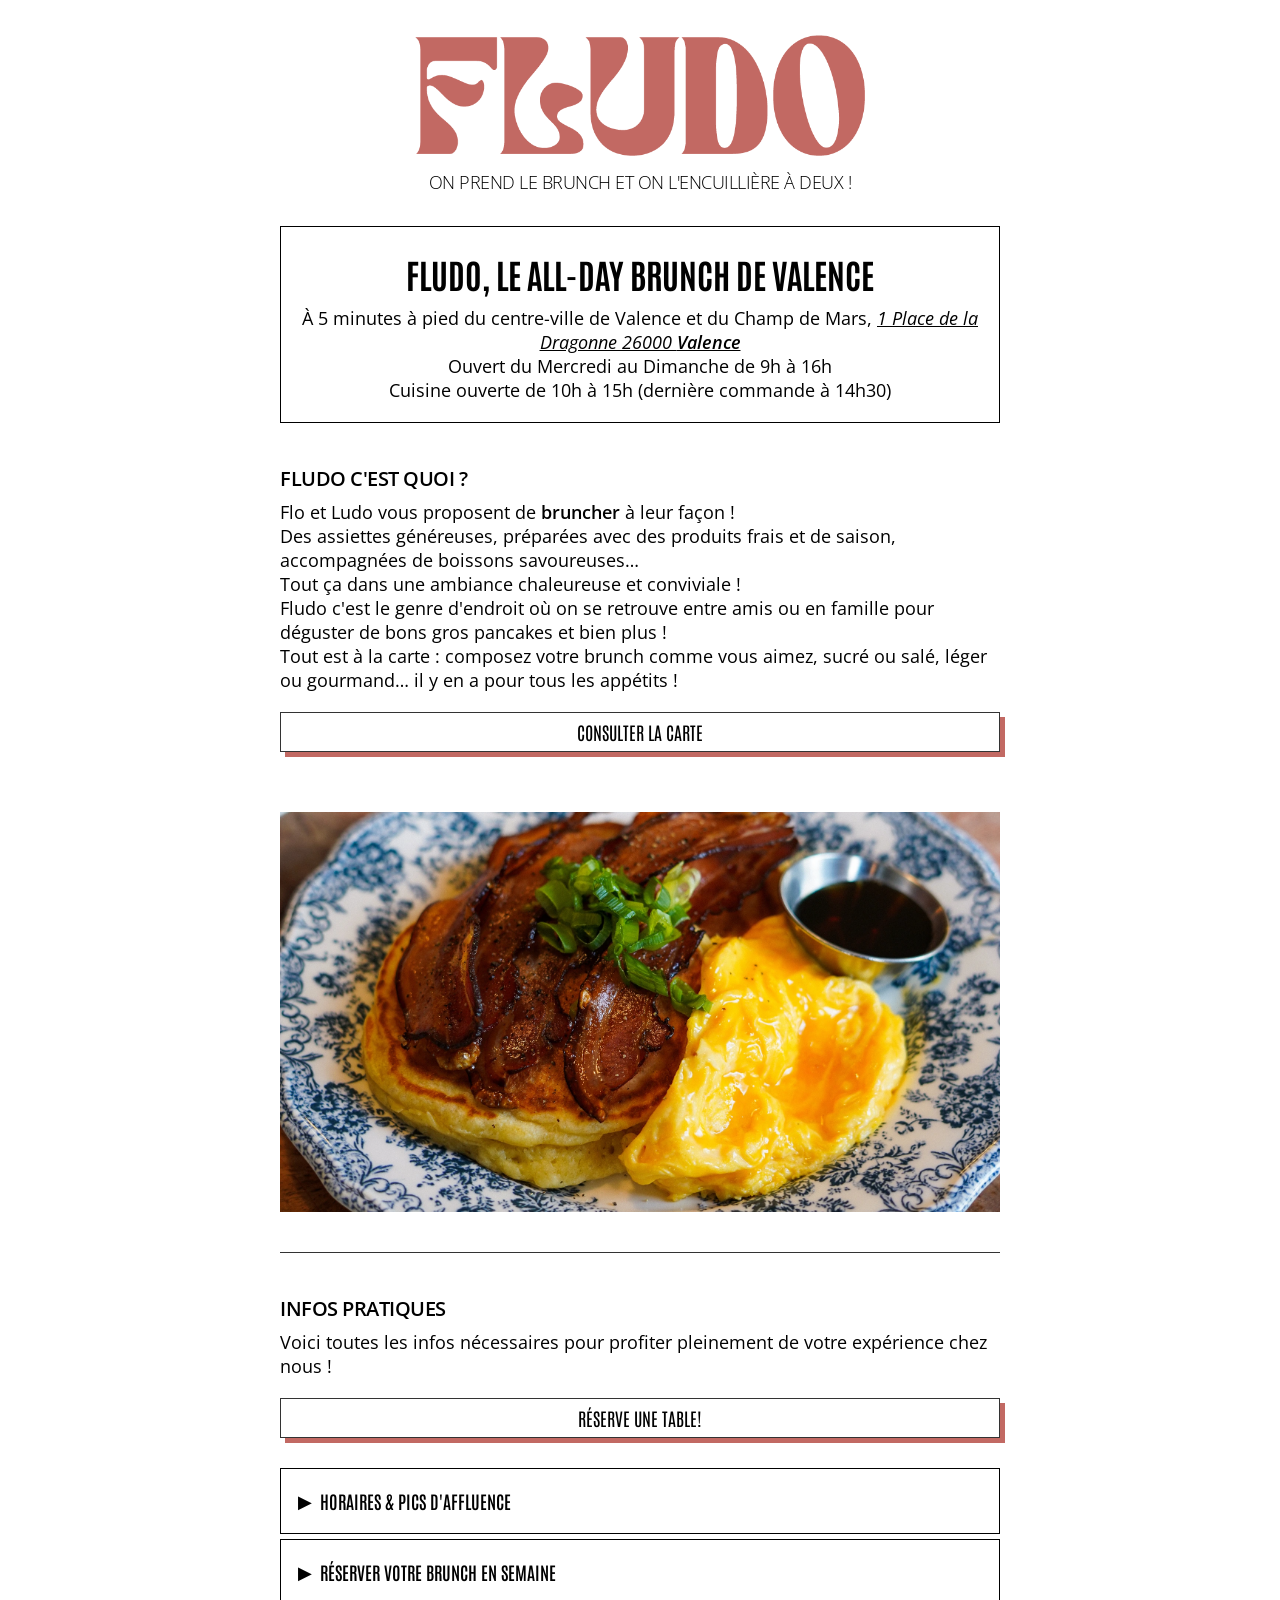
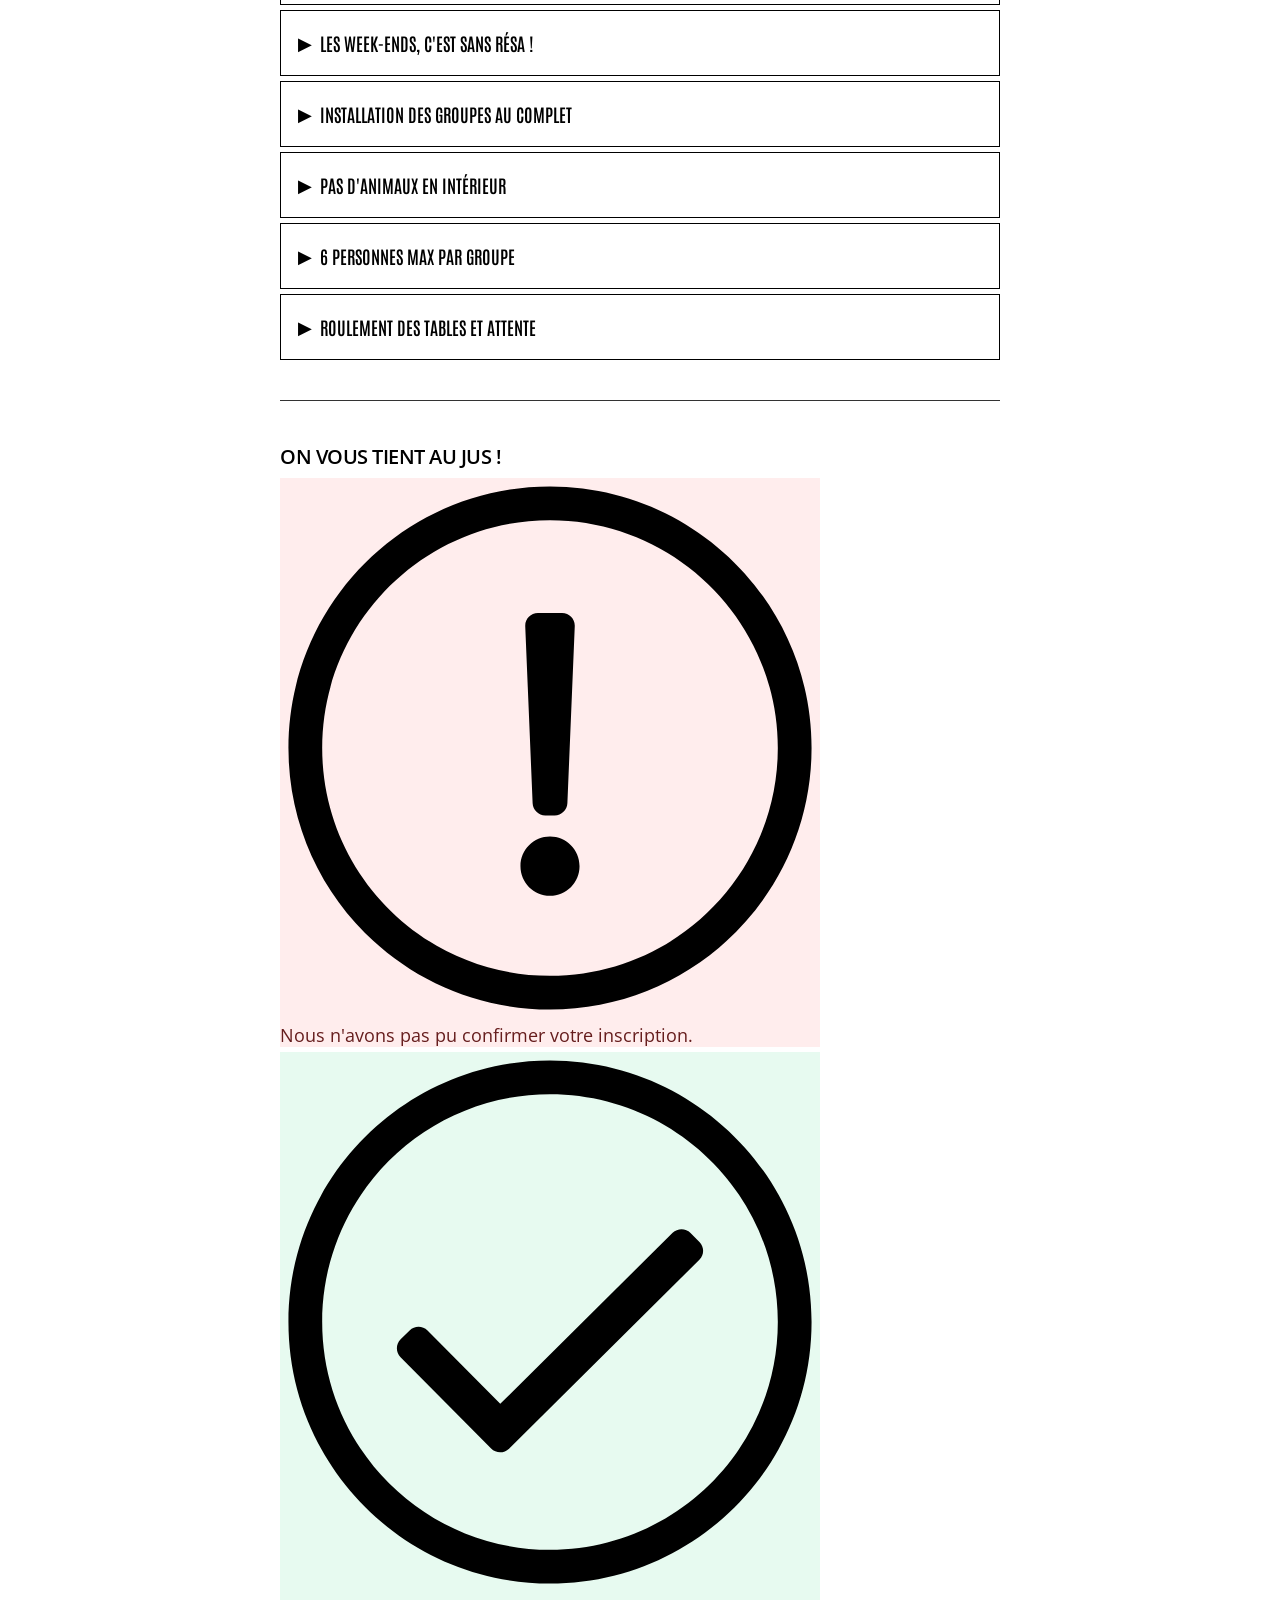
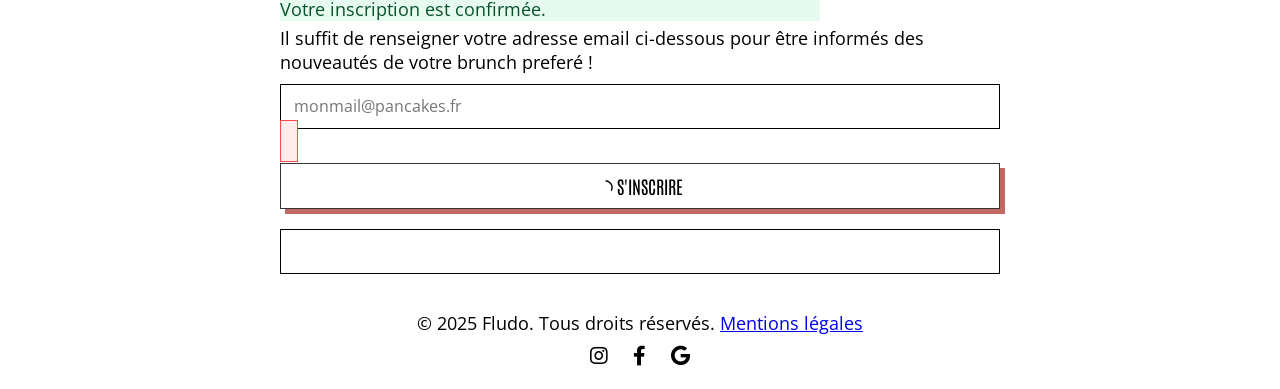
==== commit 0b8bfc9e: "deploy: 52429e16ec3ba0a6d886b0feca4d6c70d91eec4b" ====
--- a/index.html
+++ b/index.html
@@ -1,4 +1,4 @@
-<!DOCTYPE html><html lang="fr"><meta charset="UTF-8"><meta name="viewport" content="width=device-width,initial-scale=1"><title>FLUDO │ LE restaurant Brunch à Valence</title><meta name="description" content="Flo et Ludo vous propose un concept de restaurant All Day Brunch à 5 minutes à pied du centre de Valence ! Au menu : pancakes, œufs Bénédicte et bien d'autres…"><meta property="og:title" content="Fludo : Le 'All Day Brunch' de Valence"><meta name="robots" content="noai, notdm"><meta name="tdm-policy" content="contact=mailto:contact@fludo.fr; terms=https://github.com/fguiliana/fludo/terms"><link rel="preconnect" href="https://fonts.googleapis.com"><link rel="preconnect" href="https://fonts.gstatic.com" crossorigin><link rel="icon" type="image/png" href="media/favicon.png"><link href="https://cdnjs.cloudflare.com/ajax/libs/font-awesome/5.15.4/css/all.min.css" rel="stylesheet"><link rel="stylesheet" href="style.css"><link rel="stylesheet" href="https://sibforms.com/forms/end-form/build/sib-styles.css"><script type="application/ld+json">{
+<!DOCTYPE html><html lang="fr"><meta charset="UTF-8"><meta name="viewport" content="width=device-width,initial-scale=1"><title>FLUDO │ LE restaurant Brunch à Valence</title><meta name="description" content="Flo et Ludo vous propose un concept de restaurant All Day Brunch à 5 minutes à pied du centre de Valence ! Au menu : pancakes, œufs Bénédicte et bien d'autres…"><meta property="og:title" content="Fludo : Le 'All Day Brunch' de Valence"><meta name="robots" content="noai, notdm"><meta name="tdm-policy" content="contact=mailto:contact@fludo.fr; terms=https://github.com/fguiliana/fludo/terms"><link rel="preconnect" href="https://fonts.googleapis.com"><link rel="preconnect" href="https://fonts.gstatic.com" crossorigin><link rel="icon" type="image/png" href="media/favicon.png"><link href="https://cdnjs.cloudflare.com/ajax/libs/font-awesome/5.15.4/css/all.min.css" rel="stylesheet"><link rel="stylesheet" href="style.min.css"><link rel="stylesheet" href="https://sibforms.com/forms/end-form/build/sib-styles.css"><script type="application/ld+json">{
           "@context": "https://schema.org",
           "@type": "Organization",
           "name": "Fludo",
--- a/style.min.css
+++ b/style.min.css
@@ -0,0 +1 @@
+@import url(https://fonts.googleapis.com/css2?family=Open+Sans:ital,wght@0,300..800;1,300..800&display=swap);@import url(https://fonts.googleapis.com/css2?family=Antonio:wght@100..700&display=swap);a,abbr,acronym,address,applet,article,aside,audio,b,big,blockquote,body,canvas,caption,center,cite,code,dd,del,details,dfn,div,dl,dt,em,embed,fieldset,figcaption,figure,footer,form,h1,h2,h3,h4,h5,h6,header,hgroup,html,i,iframe,img,ins,kbd,label,legend,li,mark,menu,nav,object,ol,output,p,pre,q,ruby,s,samp,section,small,span,strike,strong,sub,summary,sup,table,tbody,td,tfoot,th,thead,time,tr,tt,u,ul,var,video{margin:0;padding:0;border:0;font-size:100%;vertical-align:baseline}article,aside,details,figcaption,figure,footer,header,hgroup,menu,nav,section{display:block}body{line-height:1}ol,ul{list-style:none}blockquote,q{quotes:none}blockquote:after,blockquote:before,q:after,q:before{content:'';content:none}table{border-collapse:collapse;border-spacing:0}details summary::-webkit-details-marker{display:none}summary::before{font-family:"Open Sans",sans-serif;content:"▶";position:absolute;top:1rem;left:.8rem;transform:rotate(0);transform-origin:center;transition:.2s transform ease}details[open]>summary:before{transform:rotate(90deg);transition:.45s transform ease}details{overflow:hidden}details summary{position:relative;z-index:10}@keyframes details-show{from{margin-bottom:-80%;opacity:0;transform:translateY(-100%)}}details>:not(summary){animation:details-show .5s ease-in-out;position:relative;z-index:1;transition:all .3s ease-in-out;color:transparent;overflow:hidden}details[open]>:not(summary){color:inherit}img{max-width:100%}p:last-child{padding:0}details{box-sizing:border-box;margin-top:5px;background:#fff;border:1px solid #000}summary{border:4px solid transparent;outline:0;padding:1rem;display:block;background:#fff;color:#000;padding-left:2.2rem;position:relative;cursor:pointer}details[open] summary,summary:hover{color:#000;background:#fff}details[open] summary strong,details[open] summary::before,summary:hover strong,summary:hover::before{color:#bb6b5d}.content{padding:20px;padding-top:0;border-top:none}.accordion{margin-top:30px}.slider_container{position:relative;width:100%;height:25rem;display:flex;justify-content:flex-start;align-items:center;overflow:hidden}.slider{position:relative;width:400%;height:100%;display:flex;flex-direction:row;align-items:center;justify-content:space-between;animation:30s cubic-bezier(1,.95,.565,1) sliding infinite}.slide{position:relative;min-width:100%;height:100%}.slide img{object-fit:cover;width:100%;height:100%}.slide .caption{position:absolute;left:0;bottom:5%;font-size:5rem;font-weight:600;color:#fff;text-transform:capitalize;background:rgba(0,0,0,.348);backdrop-filter:blur(10px);padding:1rem 5rem;border-radius:0 2rem 2rem 0}.slide.one{background:#b6136d}.slide.two{background:#ff4040}.slide.three{background:#0badbc}.slide.four{background:#0bbc0e}.slide.five{background:#ad0bbc}@keyframes sliding{0%{transform:translateX(0)}15%{transform:translateX(0)}20%{transform:translateX(-100%)}35%{transform:translateX(-100%)}40%{transform:translateX(-200%)}55%{transform:translateX(-200%)}60%{transform:translateX(-300%)}75%{transform:translateX(-300%)}80%{transform:translateX(-400%)}95%{transform:translateX(-400%)}100%{transform:translateX(0)}}@font-face{font-family:tan-nimbus;src:url('/media/fonts/TAN-NIMBUS.otf') format('opentype'),url('/media/fonts/TAN-NIMBUS.ttf') format('truetype');font-weight:400;font-style:normal}@font-face{font-family:candy;src:url('/media/fonts/CANDY.ttf') format('truetype')}*{margin:0;padding:0;box-sizing:border-box}body{font-family:'Open Sans';font-size:16px}strong{font-weight:600}.container{max-width:600px;margin:0 auto;padding:0 15px}.intro{border:1px solid;margin:0 20px}footer,header,nav,section{padding:20px;text-align:center}header{margin-bottom:15px}button{box-shadow:5px 5px #c26963;background-color:#fff;width:100%;margin:10px 0;padding:10px;font-family:Antonio;text-align:center;text-decoration:none;text-transform:uppercase;display:block;color:#000;border:1px solid #333}button:hover{background-color:#fbfcc5;cursor:pointer}button:focus{position:relative;left:5px;top:5px;box-shadow:unset}.progress-indicator__icon{position:relative;height:15px}input{width:100%!important;margin-top:10px;border:1px solid #000;padding:12.5px}input:focus{outline:0}input::placeholder{font-family:'Open Sans';font-size:inherit}#error-message,#success-message{margin-bottom:5px}img#fludo-logo{margin:15px 0}section.block{text-align:left;margin-top:20px}div{line-height:normal}h1{line-height:1.6;font-family:Antonio;text-transform:uppercase;margin-bottom:5px}h2{line-height:1.6;text-transform:uppercase;font-weight:600;margin-bottom:5px;letter-spacing:-.5px}h3{font-weight:600;font-family:Antonio;text-transform:uppercase}p.slogan{text-transform:uppercase;font-weight:300;font-style:condensed;letter-spacing:-.5px}div.divider{height:1px;margin:20px 20px 0 20px;background-color:#333}a.address{font-style:oblique;color:#000}a.button{box-shadow:5px 5px #c26963;margin-top:20px;padding:10px;font-family:Antonio;text-align:center;text-decoration:none;text-transform:uppercase;display:block;color:#000;border:1px solid #333}a.button:active{position:relative;left:5px;top:5px;box-shadow:unset}img{max-width:100%;height:auto}.social-icons{margin-top:10px}.social-icons a{text-decoration:none;color:#000;font-size:20px;margin:10px 10px;transition:color .3s ease}.social-icons a:hover{color:#c26963}@media (max-width:575.98px){body{font-size:14px}button{font-size:15px}input{font-size:14px}img#fludo-logo{width:200px}h1{font-size:24px}h2{font-size:15px}.container{padding:0 10px}a.button,h3{font-size:15px}}@media (min-width:576px) and (max-width:767.98px){body{font-size:15px}button{font-size:16px}input{font-size:15px}img#fludo-logo{width:300px}h1{font-size:32px}h2{font-size:18px}.container{padding:0 10px}a.button,h3{font-size:16px}}@media (min-width:768px) and (max-width:991.98px){body{font-size:16px}button{font-size:18px}input{font-size:16px}img#fludo-logo{width:400px}h1{font-size:34px}h2{font-size:20px}.container{padding:0 10px}a.button,h3{font-size:18px}}@media (min-width:992px) and (max-width:1199.98px){body{font-size:17px}button{font-size:18px}input{font-size:16px}img#fludo-logo{width:400px}h1{font-size:34px}h2{font-size:20px}a.button,h3{font-size:18px}.container{max-width:700px;padding:0 20px}}@media (min-width:1200px){body{font-size:18px}button{font-size:18px}input{font-size:16px}img#fludo-logo{width:450px}h1{font-size:34px}h2{font-size:20px}a.button,h3{font-size:18px}.container{max-width:800px;padding:0 20px}}
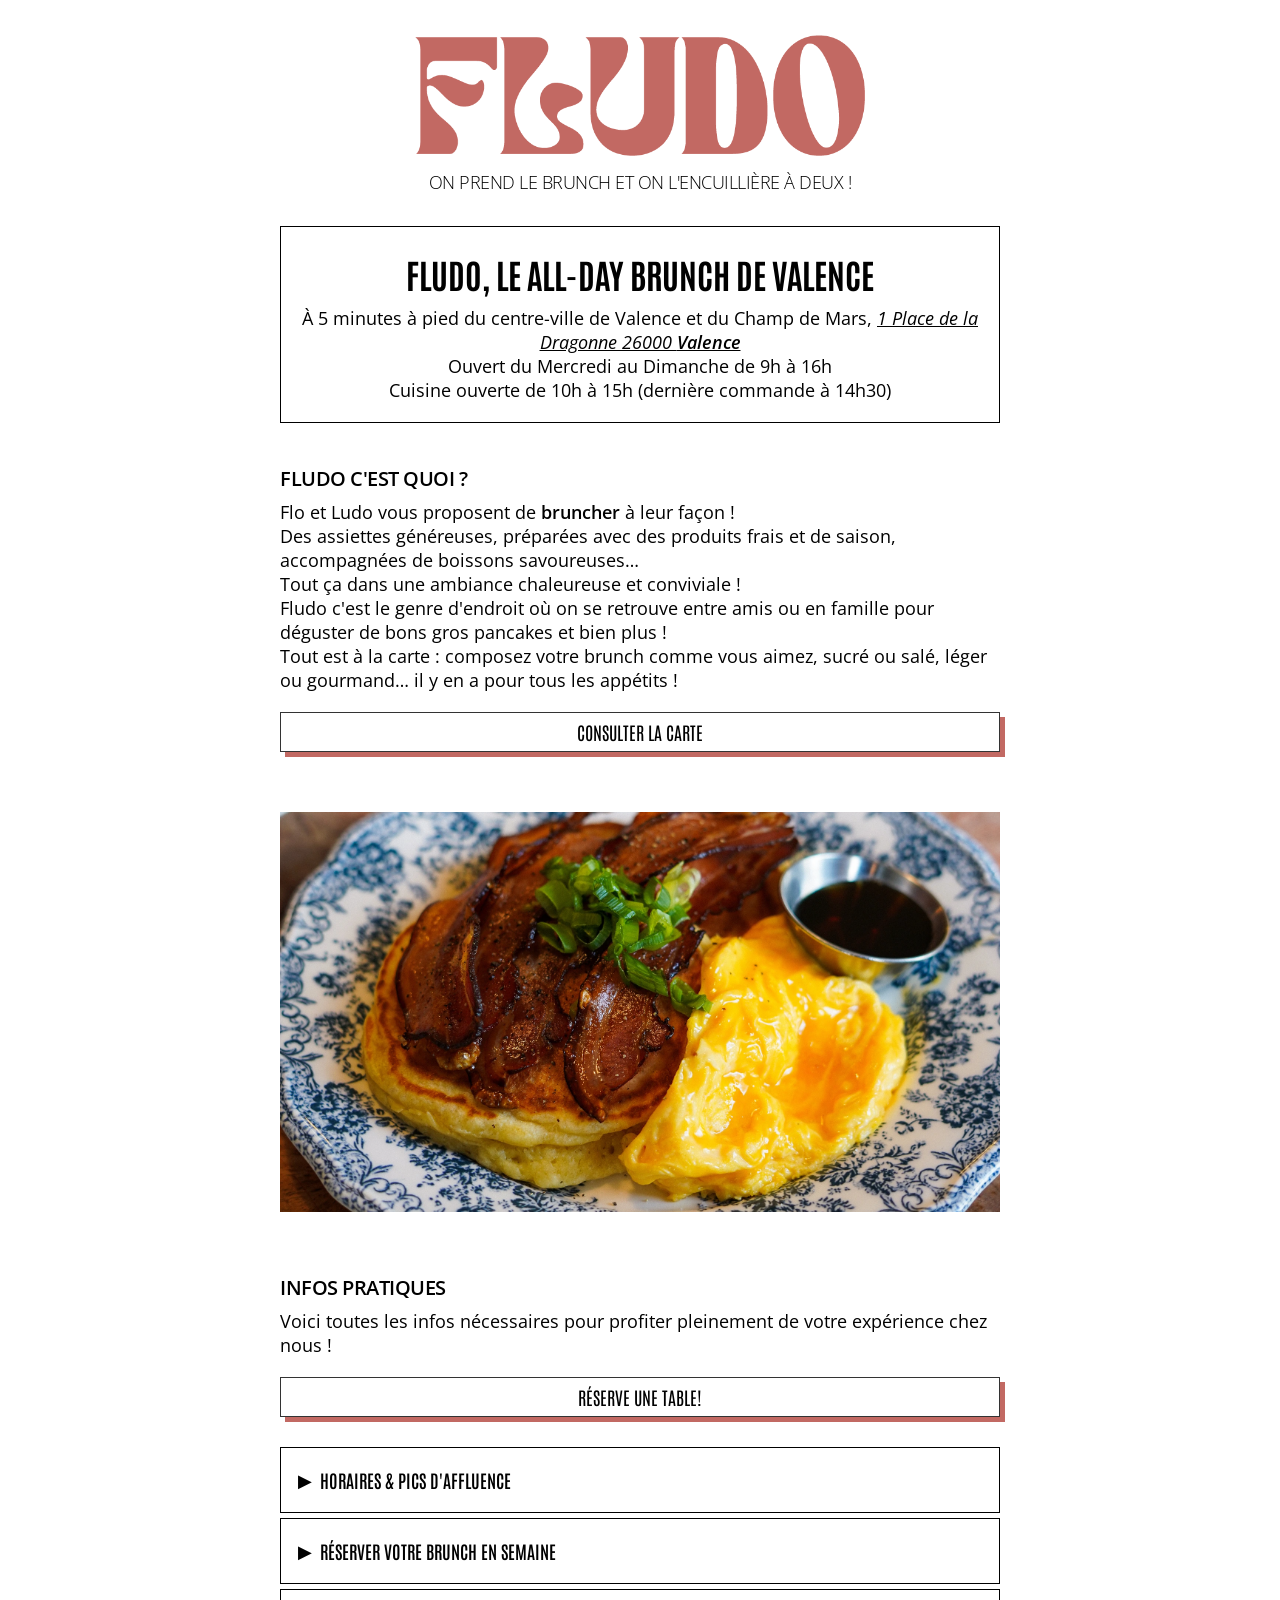
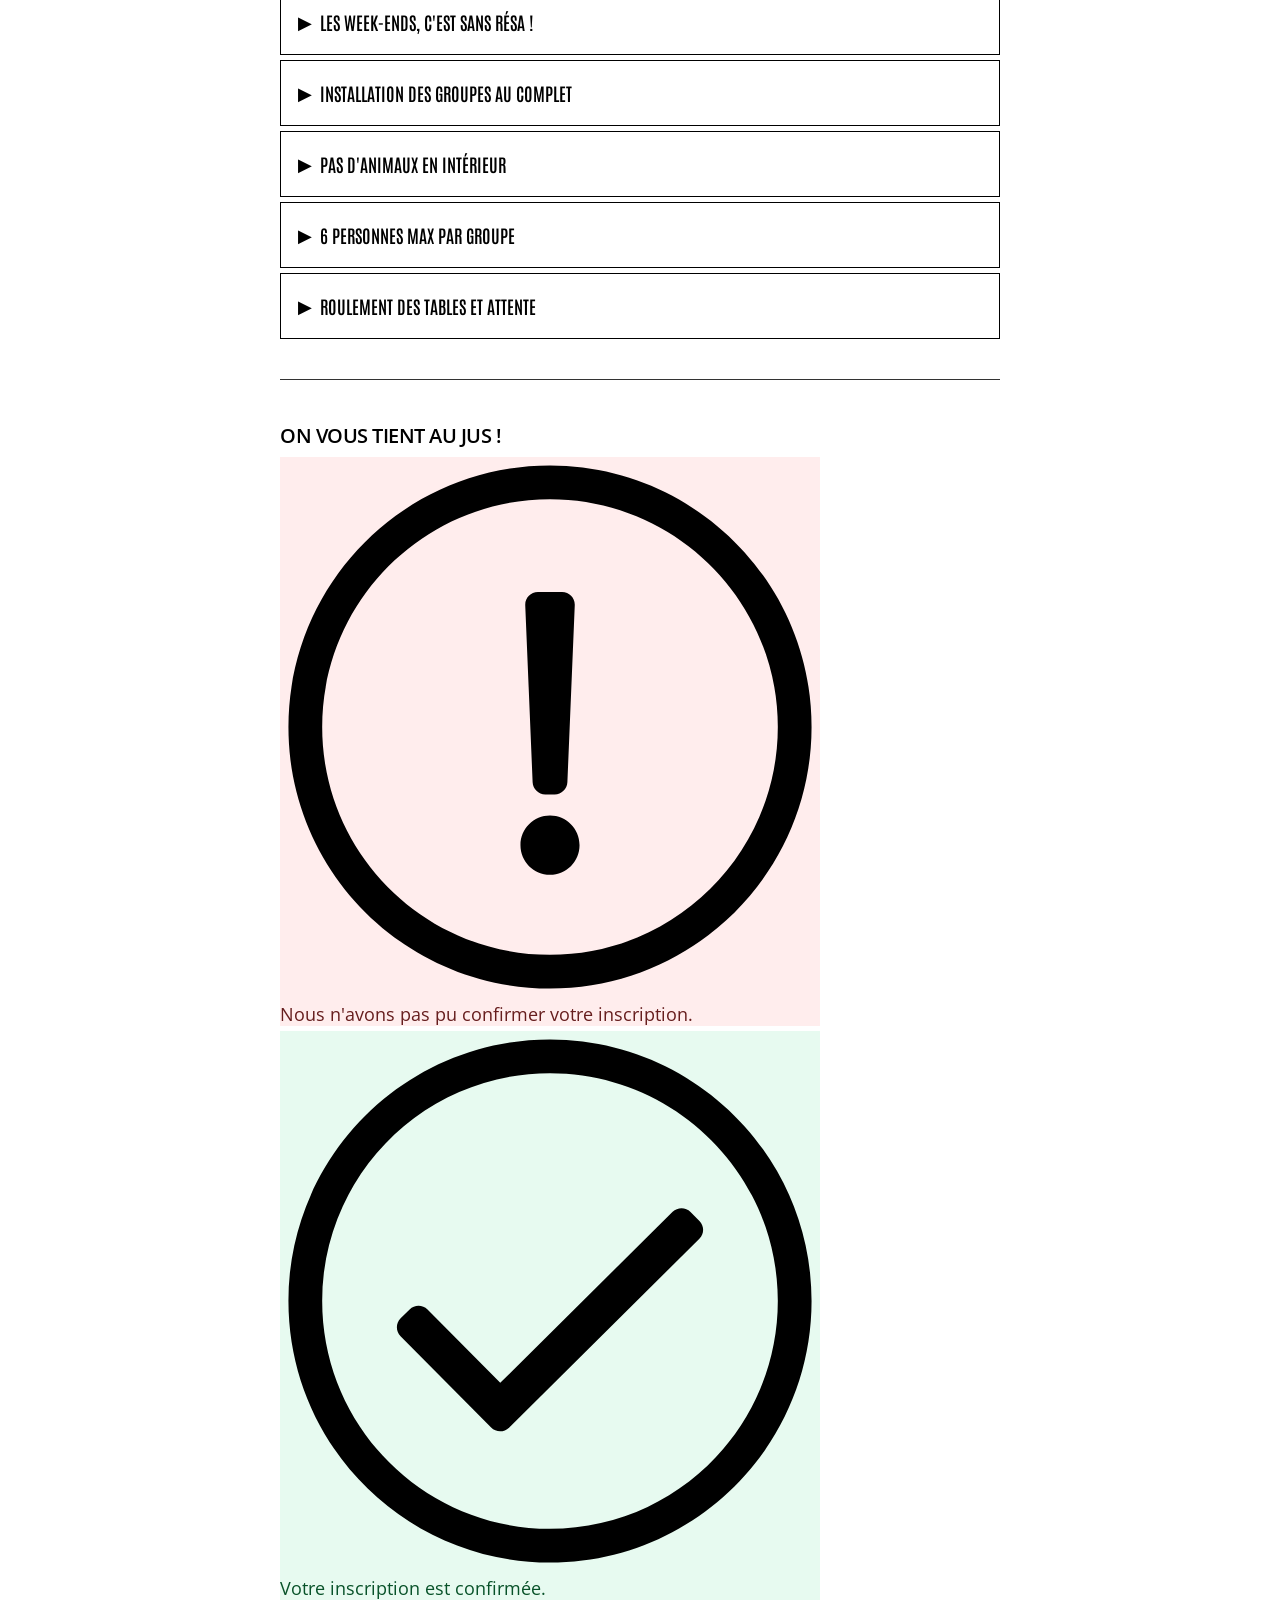
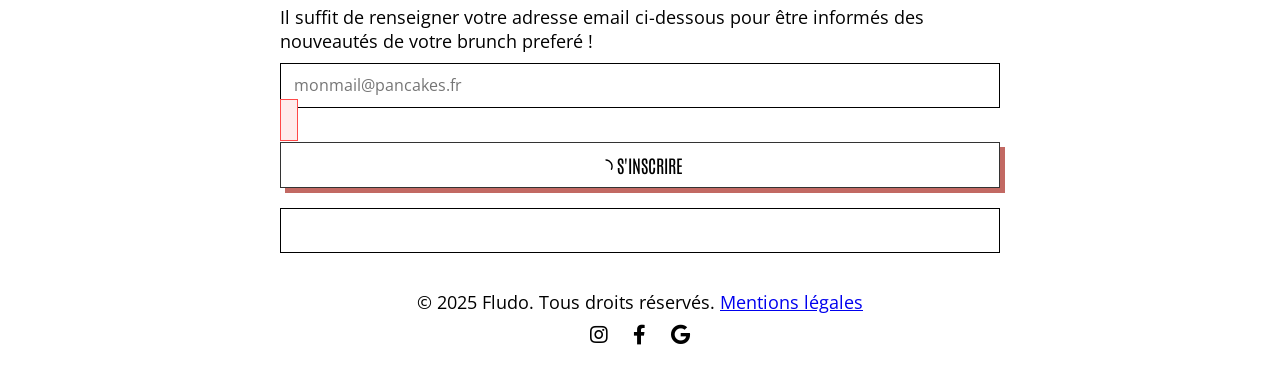
==== commit 9afcabcc: "deploy: c7ec0d90e0229e60ca0a8e17cb9b18b8a45a354b" ====
--- a/index.html
+++ b/index.html
@@ -23,4 +23,4 @@
             "postalCode": "26000",
             "addressCountry": "FR"
           }
-        }</script><header><img id="fludo-logo" src="media/fludo-logo.webp" alt="Logo Fludo, brunch à Valence Dröme"><p class="slogan">On prend le brunch et on l'encuillière à deux !</header><main class="container"><section class="intro"><h1>Fludo, le All-day brunch de Valence</h1><div>À 5 minutes à pied du centre-ville de Valence et du Champ de Mars, <a class="address" href="https://maps.app.goo.gl/TYoxBUfpQGfPGVpT9">1 Place de la Dragonne 26000 <strong>Valence</strong></a></div><div class="opening_hours">Ouvert du Mercredi au Dimanche de 9h à 16h</div><div class="kitchen_hours">Cuisine ouverte de 10h à 15h (dernière commande à 14h30)</div></section><section class="block"><h2>Fludo c'est quoi ?</h2><div class="block_content">Flo et Ludo vous proposent de <strong>bruncher</strong> à leur façon !<br>Des assiettes généreuses, préparées avec des produits frais et de saison, accompagnées de boissons savoureuses…<br>Tout ça dans une ambiance chaleureuse et conviviale !<br>Fludo c'est le genre d'endroit où on se retrouve entre amis ou en famille pour déguster de bons gros pancakes et bien plus !<br>Tout est à la carte : composez votre brunch comme vous aimez, sucré ou salé, léger ou gourmand… il y en a pour tous les appétits !</div><a class="button" href="https://go.nordqr.com/fludo/">Consulter la carte</a></section><section class="block"><div class="slider_container"><div class="slider"><div class="slide one"><img src="media/slideshow/photo1.webp" alt="Les pancakes salés du restaurant Brunch Fludo, à Valence"></div><div class="slide two"><img src="media/slideshow/photo2.webp" alt="L'ambiance cosy et chaleureuse du restaurant Brunch Fludo, à Valence" loading="lazy"></div><div class="slide three"><img src="media/slideshow/photo3.webp" alt="Les oeufs bénédicte du Brunch de Valence, Fludo" loading="lazy"></div><div class="slide four"><img src="media/slideshow/photo4.webp" alt="Fludo, le meilleur brunch de Valence" loading="lazy"></div><div class="slide four"><img src="media/slideshow/photo5.webp" alt="Les pancakes mini fourrés du Brunch de Valence Fludo" loading="lazy"></div></div></div></section><div class="divider"></div><section class="block"><h2>Infos pratiques</h2><div class="description">Voici toutes les infos nécessaires pour profiter pleinement de votre expérience chez nous !</div><a class="button" href="https://reservation.laddition.com/booking/fludo">Réserve une table!</a><div class="accordion"><details><summary><h3><strong>Horaires</strong> & Pics d'affluence</h3></summary><div class="content"><p>La cuisine est ouverte de 10h00 à 15h00, ce qui signifie que nous prenons les dernières commandes à 14h30. Le reste du temps, le restaurant passe en mode coffee shop. Nos pics d'affluence sont de 10h30 à 13h00 les week-ends (surtout le dimanche, “The day of the Brunch”) et les jours fériés; et de 11h30 à 13h00 en semaine.<br><i>Petit tip : Regarder notre fiche Google pour avoir la fréquentation en direct !</i></div></details><details><summary><h3>Réserver votre <strong>brunch en semaine</strong></h3></summary><div class="content"><p>Victime de notre succès, nous vous conseillons fortement de réserver en semaine. En plus, vous pouvez le faire directement en ligne en cliquant sur ce lien :</p><a class="" href="https://reservation.laddition.com/booking/fludo">Réserve une table!</a></div></details><details><summary><h3><strong>Les week-ends</strong>, c'est sans résa !</h3></summary><div class="content"><p>Chez Fludo, nous ne prenons pas de réservations le week-end, car nous fonctionnons en service continu de 10h à 14h30. Chacun arrive et repart à son rythme ! Ainsi, nous avons la flexibilité d'accommoder un plus grand nombre de clients et de gérer plus efficacement notre flux de service.<br><i>Petit tip : venez dès l'ouverture ou en fin de service pour avoir plus de chances d'avoir une table sans attendre.</i></div></details><details><summary><h3>Installation des <strong>groupes au complet</strong></h3></summary><div class="content"><p>Pour des raisons de fluidité et d'organisation, nous installons les groupes uniquement lorsqu'ils sont au complet ! Cela évite de bloquer des tables et nous aide à garder une attente raisonnable pour tous.<br><i>Petit tip : Prévenez vos amis ou votre famille d'être à l'heure! Cela permet à tous de profiter d'un service plus rapide!</i></div></details><details><summary><h3><strong>Pas d'animaux</strong> en intérieur</h3></summary><div class="content"><p>Même si nous adorons les animaux, nous ne pouvons pas recevoir vos boules de poils à l'intérieur, et ce, peu importe leur taille et leur gentillesse. Notre salle est trop étroite et animée pour vos boules de poils, surtout le week-end. Les animaux sont les bienvenus en terrasse, mais pour le confort de tous, pas en intérieur. Merci !</div></details><details><summary><h3><strong>6 personnes max</strong> par groupe</h3></summary><div class="content"><p>Notre salle a une capacité de 32 couverts (sans la terrasse), nous avons des tables de 2,3,4,5,6. Elle ne nous permet pas d'accueillir des gros groupes de potes ou de grandes familles de plus de 6 personnes sur une même tablée, même si on adorerait. En plus, on envoie les plats progressivement pour garantir leur qualité, ce qui rend compliqué le service de grandes tablées d'un seul coup. Nous privilégions les petits groupes pour une expérience plus agréable pour tous nos clients.</div></details><details><summary><h3>Roulement des tables et <strong>attente</strong></h3></summary><div class="content"><p>Pour que tout se passe bien et que l'attente soit réduite, on compte sur vous pour faciliter la rotation des tables. Dès que vous avez fini de vous régaler et que les conversations se calment, pensez à laisser la place aux autres. Si vous avez dû attendre avant d'être installé, rappelez-vous que les prochains convives sont également impatients de découvrir nos plats!</div></details></div></section><div class="divider"></div><section class="block"><h2>On vous tient au jus !</h2><div><div id="sib-form-container"><div id="error-message" class="sib-form-message-panel" style="text-align:left; color:#661d1d; background-color:#ffeded; border-color:#ff4949;max-width:540px;"><div class="sib-form-message-panel__text sib-form-message-panel__text--center"><svg viewBox="0 0 512 512" class="sib-icon sib-notification__icon"><path d="M256 40c118.621 0 216 96.075 216 216 0 119.291-96.61 216-216 216-119.244 0-216-96.562-216-216 0-119.203 96.602-216 216-216m0-32C119.043 8 8 119.083 8 256c0 136.997 111.043 248 248 248s248-111.003 248-248C504 119.083 392.957 8 256 8zm-11.49 120h22.979c6.823 0 12.274 5.682 11.99 12.5l-7 168c-.268 6.428-5.556 11.5-11.99 11.5h-8.979c-6.433 0-11.722-5.073-11.99-11.5l-7-168c-.283-6.818 5.167-12.5 11.99-12.5zM256 340c-15.464 0-28 12.536-28 28s12.536 28 28 28 28-12.536 28-28-12.536-28-28-28z"/></svg> <span class="sib-form-message-panel__inner-text">Nous n&#039;avons pas pu confirmer votre inscription.</span></div></div><div></div><div id="success-message" class="sib-form-message-panel" style="text-align:left; color:#085229; background-color:#e7faf0; border-color:#13ce66;max-width:540px;"><div class="sib-form-message-panel__text sib-form-message-panel__text--center"><svg viewBox="0 0 512 512" class="sib-icon sib-notification__icon"><path d="M256 8C119.033 8 8 119.033 8 256s111.033 248 248 248 248-111.033 248-248S392.967 8 256 8zm0 464c-118.664 0-216-96.055-216-216 0-118.663 96.055-216 216-216 118.664 0 216 96.055 216 216 0 118.663-96.055 216-216 216zm141.63-274.961L217.15 376.071c-4.705 4.667-12.303 4.637-16.97-.068l-85.878-86.572c-4.667-4.705-4.637-12.303.068-16.97l8.52-8.451c4.705-4.667 12.303-4.637 16.97.068l68.976 69.533 163.441-162.13c4.705-4.667 12.303-4.637 16.97.068l8.451 8.52c4.668 4.705 4.637 12.303-.068 16.97z"/></svg> <span class="sib-form-message-panel__inner-text">Votre inscription est confirmée.</span></div></div><div><form id="sib-form" method="POST" action="https://5db28197.sibforms.com/serve/[base64]" data-type="subscription"><div class="sib-input"><div class="form__entry entry_block"><div class="form__label-row"><label class="" for="EMAIL" data-required="*">Il suffit de renseigner votre adresse email ci-dessous pour être informés des nouveautés de votre brunch preferé !</label> <input class="input" type="text" id="EMAIL" name="EMAIL" autocomplete="on" placeholder="monmail@pancakes.fr" data-required="true" required></div><label for="EMAIL" class="entry__error entry__error--primary" style="color:#661d1d; background-color:#ffeded; border: 1px solid #ff4949; padding: 0.5rem"></label></div></div><div><button class="button" form="sib-form" type="submit"><svg class="icon clickable__icon progress-indicator__icon sib-hide-loader-icon" viewBox="0 0 512 512"><path d="M460.116 373.846l-20.823-12.022c-5.541-3.199-7.54-10.159-4.663-15.874 30.137-59.886 28.343-131.652-5.386-189.946-33.641-58.394-94.896-95.833-161.827-99.676C261.028 55.961 256 50.751 256 44.352V20.309c0-6.904 5.808-12.337 12.703-11.982 83.556 4.306 160.163 50.864 202.11 123.677 42.063 72.696 44.079 162.316 6.031 236.832-3.14 6.148-10.75 8.461-16.728 5.01z"/></svg> S&#039;INSCRIRE</button></div><input type="text" name="email_address_check" value="" class="input--hidden"></form></div></div></div></section></main><footer><p>&copy; 2025 Fludo. Tous droits réservés. <a href="mentions.html">Mentions légales</a><div class="social-icons"><a href="https://www.instagram.com/fludobrunch" target="_blank" aria-label="Instagram" rel="noopener"><i class="fab fa-instagram"></i> </a><a href="https://www.facebook.com/fludobrunch" target="_blank" aria-label="Facebook" rel="noopener"><i class="fab fa-facebook-f"></i> </a><a href="https://maps.app.goo.gl/6g2QSEkhwfaf5TP17" target="_blank" aria-label="Google" rel="noopener"><i class="fab fa-google"></i></a></div></footer><script defer="defer" src="script.min.js"></script><script defer="defer" src="https://sibforms.com/forms/end-form/build/main.js"></script>+        }</script><header><img id="fludo-logo" src="media/fludo-logo.webp" alt="Logo Fludo, brunch à Valence Dröme"><p class="slogan">On prend le brunch et on l'encuillière à deux !</header><main class="container"><section class="intro"><h1>Fludo, le All-day brunch de Valence</h1><div>À 5 minutes à pied du centre-ville de Valence et du Champ de Mars, <a class="address" href="https://maps.app.goo.gl/TYoxBUfpQGfPGVpT9">1 Place de la Dragonne 26000 <strong>Valence</strong></a></div><div class="opening_hours">Ouvert du Mercredi au Dimanche de 9h à 16h</div><div class="kitchen_hours">Cuisine ouverte de 10h à 15h (dernière commande à 14h30)</div></section><section class="block"><h2>Fludo c'est quoi ?</h2><div class="block_content">Flo et Ludo vous proposent de <strong>bruncher</strong> à leur façon !<br>Des assiettes généreuses, préparées avec des produits frais et de saison, accompagnées de boissons savoureuses…<br>Tout ça dans une ambiance chaleureuse et conviviale !<br>Fludo c'est le genre d'endroit où on se retrouve entre amis ou en famille pour déguster de bons gros pancakes et bien plus !<br>Tout est à la carte : composez votre brunch comme vous aimez, sucré ou salé, léger ou gourmand… il y en a pour tous les appétits !</div><a class="button" href="https://go.nordqr.com/fludo/">Consulter la carte</a></section><section class="block"><div class="slider_container"><div class="slider"><div class="slide one"><img src="media/slideshow/photo1.webp" alt="Les pancakes salés du restaurant Brunch Fludo, à Valence"></div><div class="slide two"><img src="media/slideshow/photo2.webp" alt="L'ambiance cosy et chaleureuse du restaurant Brunch Fludo, à Valence" loading="lazy"></div><div class="slide three"><img src="media/slideshow/photo3.webp" alt="Les oeufs bénédicte du Brunch de Valence, Fludo" loading="lazy"></div><div class="slide four"><img src="media/slideshow/photo4.webp" alt="Fludo, le meilleur brunch de Valence" loading="lazy"></div><div class="slide four"><img src="media/slideshow/photo5.webp" alt="Les pancakes mini fourrés du Brunch de Valence Fludo" loading="lazy"></div></div></div></section><section class="block"><h2>Infos pratiques</h2><div class="description">Voici toutes les infos nécessaires pour profiter pleinement de votre expérience chez nous !</div><a class="button" href="https://reservation.laddition.com/booking/fludo">Réserve une table!</a><div class="accordion"><details><summary><h3><strong>Horaires</strong> & Pics d'affluence</h3></summary><div class="content"><p>La cuisine est ouverte de 10h00 à 15h00, ce qui signifie que nous prenons les dernières commandes à 14h30. Le reste du temps, le restaurant passe en mode coffee shop. Nos pics d'affluence sont de 10h30 à 13h00 les week-ends (surtout le dimanche, “The day of the Brunch”) et les jours fériés; et de 11h30 à 13h00 en semaine.<br><i>Petit tip : Regarder notre fiche Google pour avoir la fréquentation en direct !</i></p><a class="" href="https://maps.app.goo.gl/TYoxBUfpQGfPGVpT9">Notre fiche Google</a></div></details><details><summary><h3>Réserver votre <strong>brunch en semaine</strong></h3></summary><div class="content"><p>Victime de notre succès, nous vous conseillons fortement de réserver en semaine. En plus, vous pouvez le faire directement en ligne en cliquant sur ce lien :</p><a class="" href="https://reservation.laddition.com/booking/fludo">réserver une table!</a></div></details><details><summary><h3><strong>Les week-ends</strong>, c'est sans résa !</h3></summary><div class="content"><p>Chez Fludo, nous ne prenons pas de réservations le week-end, car nous fonctionnons en service continu de 10h à 14h30. Chacun arrive et repart à son rythme ! Ainsi, nous avons la flexibilité d'accommoder un plus grand nombre de clients et de gérer plus efficacement notre flux de service.<br><i>Petit tip : Venez dès l'ouverture ou en fin de service pour avoir plus de chances d'avoir une table sans attendre.</i></div></details><details><summary><h3>Installation des <strong>groupes au complet</strong></h3></summary><div class="content"><p>Pour des raisons de fluidité et d'organisation, nous installons les groupes uniquement lorsqu'ils sont au complet ! Cela évite de bloquer des tables et nous aide à garder une attente raisonnable pour tous.<br><i>Petit tip : En famille ou entre amis, on vous conseille d'arriver ensemble pour profiter d'un service plus rapide pour tous.</i></div></details><details><summary><h3><strong>Pas d'animaux</strong> en intérieur</h3></summary><div class="content"><p>Même si nous adorons les animaux, nous ne pouvons pas recevoir vos boules de poils à l'intérieur, et ce, peu importe leur taille et leur gentillesse. Notre salle est trop étroite et animée pour vos boules de poils, surtout le week-end. Les animaux sont les bienvenus en terrasse, mais pour le confort de tous, pas en intérieur. Merci !</div></details><details><summary><h3><strong>6 personnes max</strong> par groupe</h3></summary><div class="content"><p>Notre salle a une capacité de 32 couverts (sans la terrasse), nous avons des tables de 2,3,4,5,6. Elle ne nous permet pas d'accueillir des gros groupes de potes ou de grandes familles de plus de 6 personnes sur une même tablée, même si on adorerait. En plus, on envoie les plats progressivement pour garantir leur qualité, ce qui rend compliqué le service de grandes tablées d'un seul coup. Nous privilégions les petits groupes pour une expérience plus agréable pour tous nos clients.</div></details><details><summary><h3>Roulement des tables et <strong>attente</strong></h3></summary><div class="content"><p>Pour que tout se passe bien et que l'attente soit réduite, on compte sur vous pour faciliter la rotation des tables. Dès que vous avez fini de vous régaler et que les conversations se calment, pensez à laisser la place aux autres. Si vous avez dû attendre avant d'être installé, rappelez-vous que les prochains convives sont également impatients de découvrir nos plats!</div></details></div></section><div class="divider"></div><section class="block"><h2>On vous tient au jus !</h2><div><div id="sib-form-container"><div id="error-message" class="sib-form-message-panel" style="text-align:left; color:#661d1d; background-color:#ffeded; border-color:#ff4949;max-width:540px;"><div class="sib-form-message-panel__text sib-form-message-panel__text--center"><svg viewBox="0 0 512 512" class="sib-icon sib-notification__icon"><path d="M256 40c118.621 0 216 96.075 216 216 0 119.291-96.61 216-216 216-119.244 0-216-96.562-216-216 0-119.203 96.602-216 216-216m0-32C119.043 8 8 119.083 8 256c0 136.997 111.043 248 248 248s248-111.003 248-248C504 119.083 392.957 8 256 8zm-11.49 120h22.979c6.823 0 12.274 5.682 11.99 12.5l-7 168c-.268 6.428-5.556 11.5-11.99 11.5h-8.979c-6.433 0-11.722-5.073-11.99-11.5l-7-168c-.283-6.818 5.167-12.5 11.99-12.5zM256 340c-15.464 0-28 12.536-28 28s12.536 28 28 28 28-12.536 28-28-12.536-28-28-28z"/></svg> <span class="sib-form-message-panel__inner-text">Nous n&#039;avons pas pu confirmer votre inscription.</span></div></div><div></div><div id="success-message" class="sib-form-message-panel" style="text-align:left; color:#085229; background-color:#e7faf0; border-color:#13ce66;max-width:540px;"><div class="sib-form-message-panel__text sib-form-message-panel__text--center"><svg viewBox="0 0 512 512" class="sib-icon sib-notification__icon"><path d="M256 8C119.033 8 8 119.033 8 256s111.033 248 248 248 248-111.033 248-248S392.967 8 256 8zm0 464c-118.664 0-216-96.055-216-216 0-118.663 96.055-216 216-216 118.664 0 216 96.055 216 216 0 118.663-96.055 216-216 216zm141.63-274.961L217.15 376.071c-4.705 4.667-12.303 4.637-16.97-.068l-85.878-86.572c-4.667-4.705-4.637-12.303.068-16.97l8.52-8.451c4.705-4.667 12.303-4.637 16.97.068l68.976 69.533 163.441-162.13c4.705-4.667 12.303-4.637 16.97.068l8.451 8.52c4.668 4.705 4.637 12.303-.068 16.97z"/></svg> <span class="sib-form-message-panel__inner-text">Votre inscription est confirmée.</span></div></div><div><form id="sib-form" method="POST" action="https://5db28197.sibforms.com/serve/[base64]" data-type="subscription"><div class="sib-input"><div class="form__entry entry_block"><div class="form__label-row"><label class="" for="EMAIL" data-required="*">Il suffit de renseigner votre adresse email ci-dessous pour être informés des nouveautés de votre brunch preferé !</label> <input class="input" type="text" id="EMAIL" name="EMAIL" autocomplete="on" placeholder="monmail@pancakes.fr" data-required="true" required></div><label for="EMAIL" class="entry__error entry__error--primary" style="color:#661d1d; background-color:#ffeded; border: 1px solid #ff4949; padding: 0.5rem"></label></div></div><div><button class="button" form="sib-form" type="submit"><svg class="icon clickable__icon progress-indicator__icon sib-hide-loader-icon" viewBox="0 0 512 512"><path d="M460.116 373.846l-20.823-12.022c-5.541-3.199-7.54-10.159-4.663-15.874 30.137-59.886 28.343-131.652-5.386-189.946-33.641-58.394-94.896-95.833-161.827-99.676C261.028 55.961 256 50.751 256 44.352V20.309c0-6.904 5.808-12.337 12.703-11.982 83.556 4.306 160.163 50.864 202.11 123.677 42.063 72.696 44.079 162.316 6.031 236.832-3.14 6.148-10.75 8.461-16.728 5.01z"/></svg> S&#039;INSCRIRE</button></div><input type="text" name="email_address_check" value="" class="input--hidden"></form></div></div></div></section></main><footer><p>&copy; 2025 Fludo. Tous droits réservés. <a href="mentions.html">Mentions légales</a><div class="social-icons"><a href="https://www.instagram.com/fludobrunch" target="_blank" aria-label="Instagram" rel="noopener"><i class="fab fa-instagram"></i> </a><a href="https://www.facebook.com/fludobrunch" target="_blank" aria-label="Facebook" rel="noopener"><i class="fab fa-facebook-f"></i> </a><a href="https://maps.app.goo.gl/6g2QSEkhwfaf5TP17" target="_blank" aria-label="Google" rel="noopener"><i class="fab fa-google"></i></a></div></footer><script defer="defer" src="script.min.js"></script><script defer="defer" src="https://sibforms.com/forms/end-form/build/main.js"></script>
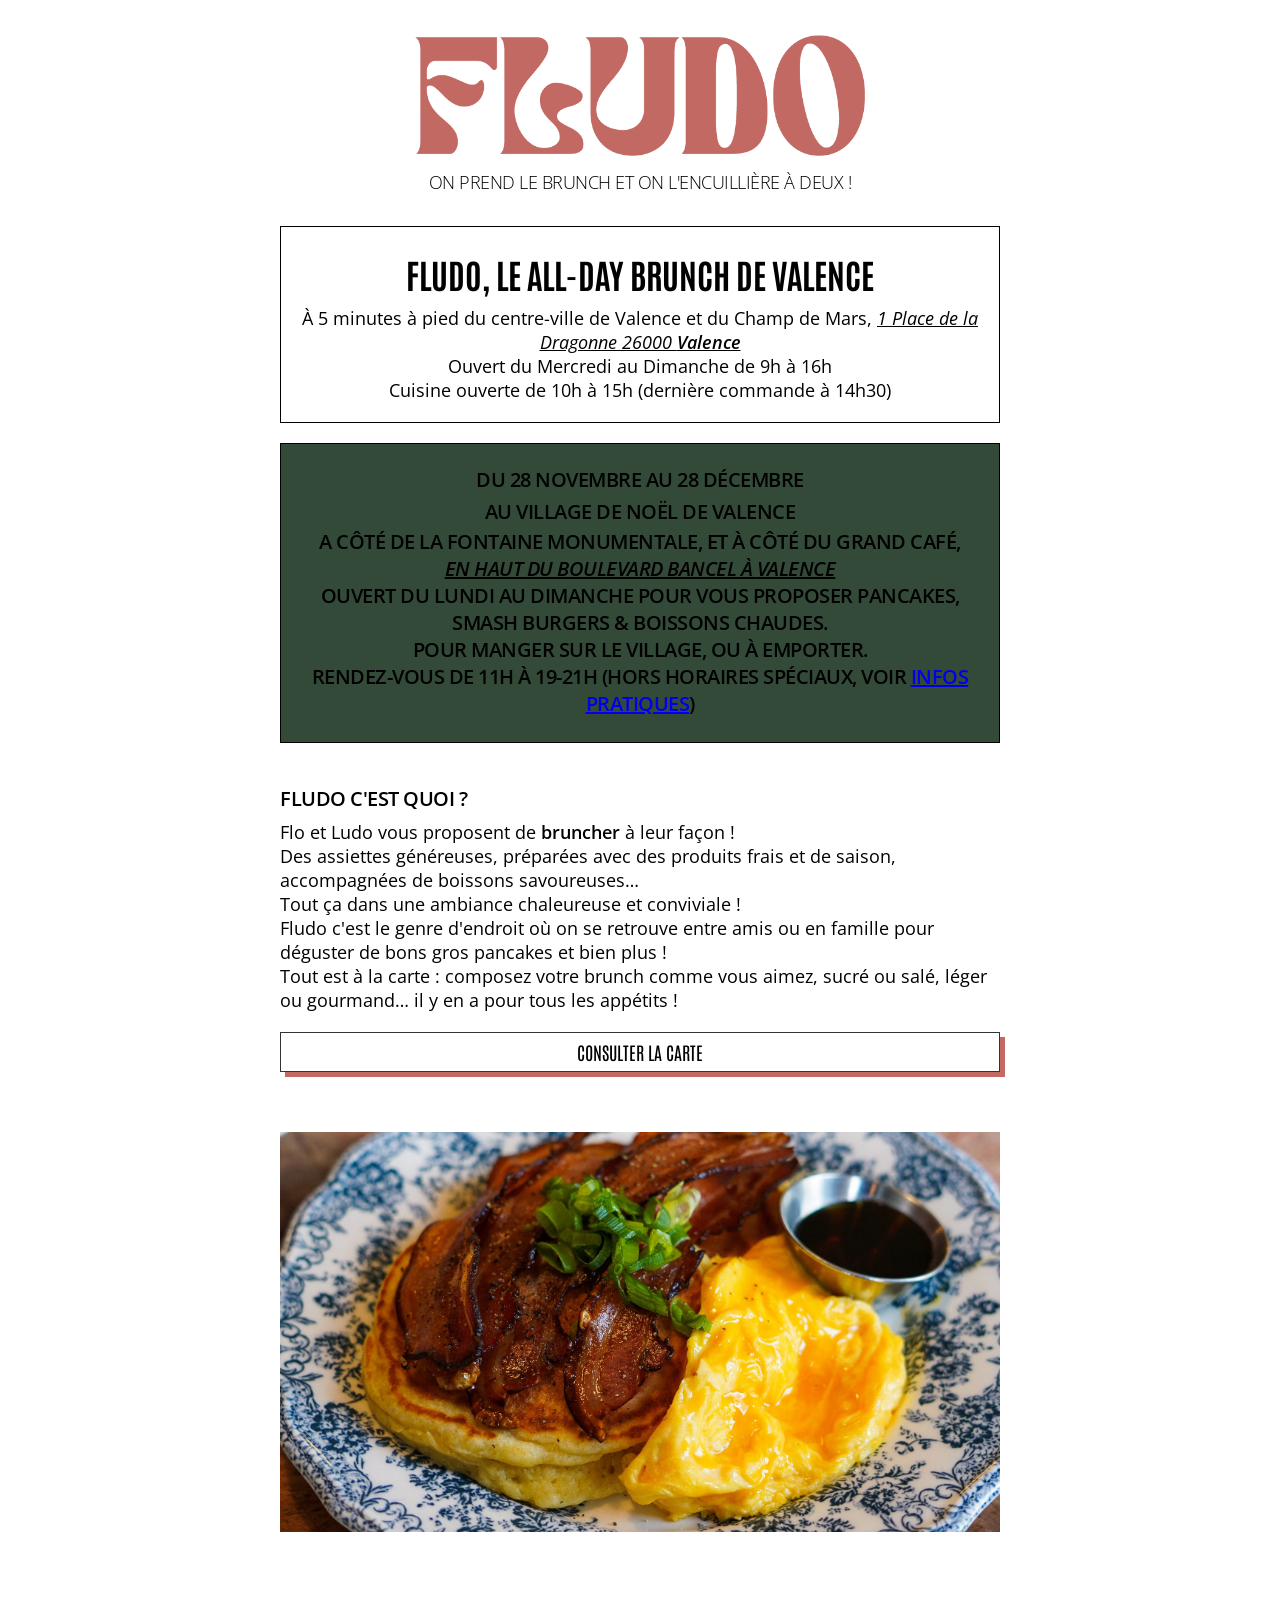
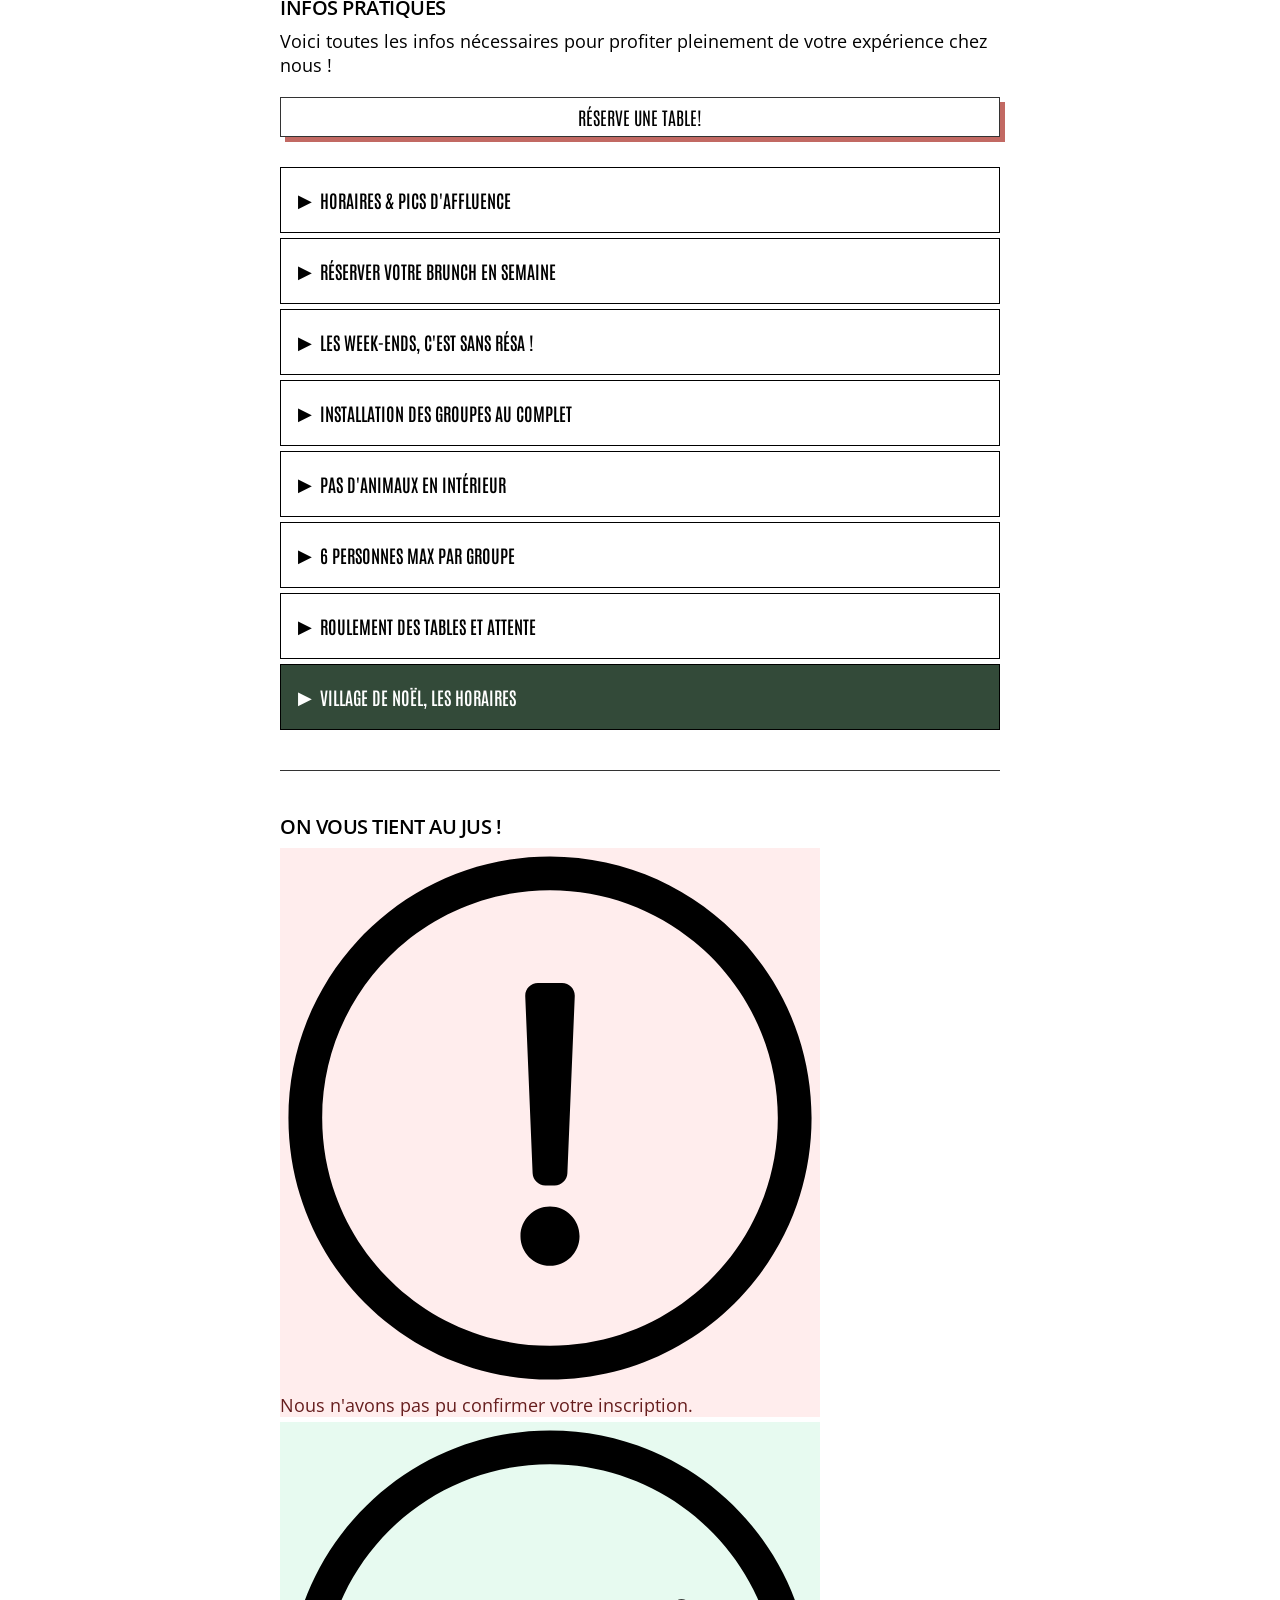
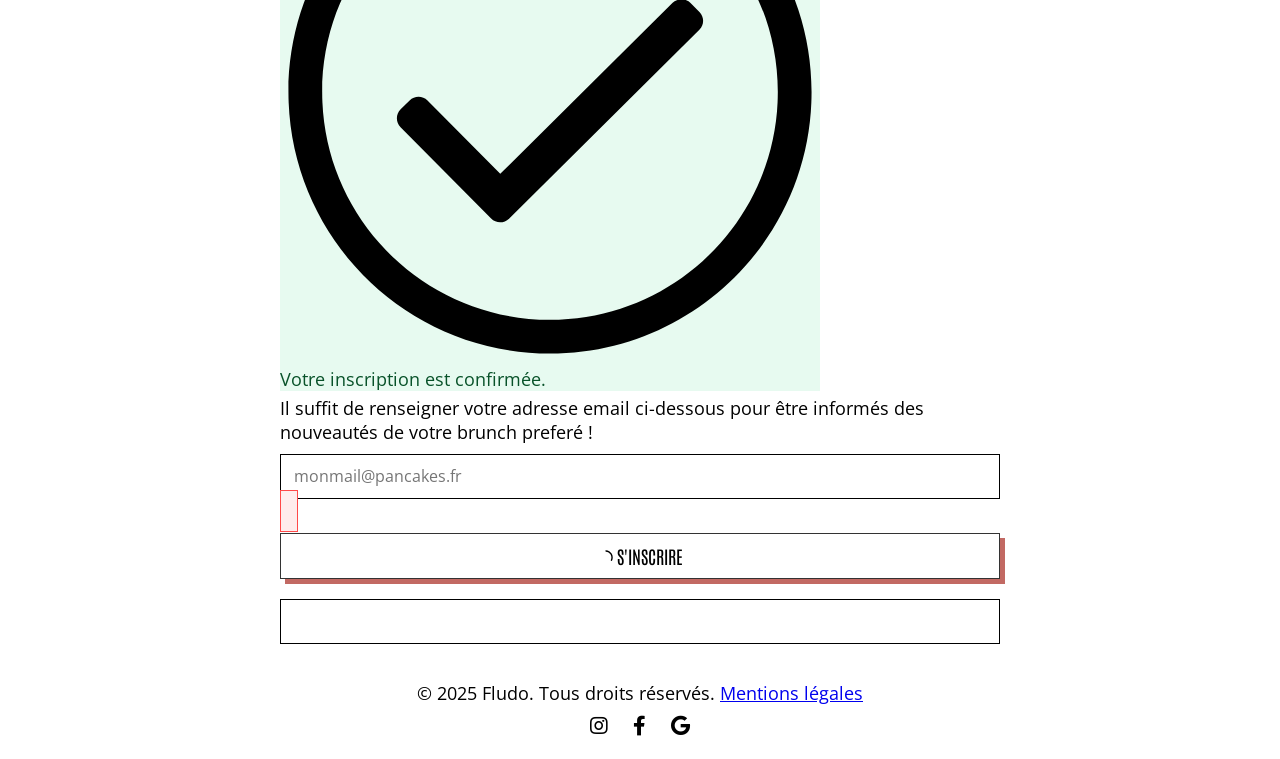
==== commit 477dc84c: "deploy: 496f4911740f85cc4ffe42181cbd99e869834e29" ====
--- a/index.html
+++ b/index.html
@@ -23,4 +23,4 @@
             "postalCode": "26000",
             "addressCountry": "FR"
           }
-        }</script><header><img id="fludo-logo" src="media/fludo-logo.webp" alt="Logo Fludo, brunch à Valence Dröme"><p class="slogan">On prend le brunch et on l'encuillière à deux !</header><main class="container"><section class="intro"><h1>Fludo, le All-day brunch de Valence</h1><div>À 5 minutes à pied du centre-ville de Valence et du Champ de Mars, <a class="address" href="https://maps.app.goo.gl/TYoxBUfpQGfPGVpT9">1 Place de la Dragonne 26000 <strong>Valence</strong></a></div><div class="opening_hours">Ouvert du Mercredi au Dimanche de 9h à 16h</div><div class="kitchen_hours">Cuisine ouverte de 10h à 15h (dernière commande à 14h30)</div></section><section class="block"><h2>Fludo c'est quoi ?</h2><div class="block_content">Flo et Ludo vous proposent de <strong>bruncher</strong> à leur façon !<br>Des assiettes généreuses, préparées avec des produits frais et de saison, accompagnées de boissons savoureuses…<br>Tout ça dans une ambiance chaleureuse et conviviale !<br>Fludo c'est le genre d'endroit où on se retrouve entre amis ou en famille pour déguster de bons gros pancakes et bien plus !<br>Tout est à la carte : composez votre brunch comme vous aimez, sucré ou salé, léger ou gourmand… il y en a pour tous les appétits !</div><a class="button" href="https://go.nordqr.com/fludo/">Consulter la carte</a></section><section class="block"><div class="slider_container"><div class="slider"><div class="slide one"><img src="media/slideshow/photo1.webp" alt="Les pancakes salés du restaurant Brunch Fludo, à Valence"></div><div class="slide two"><img src="media/slideshow/photo2.webp" alt="L'ambiance cosy et chaleureuse du restaurant Brunch Fludo, à Valence" loading="lazy"></div><div class="slide three"><img src="media/slideshow/photo3.webp" alt="Les oeufs bénédicte du Brunch de Valence, Fludo" loading="lazy"></div><div class="slide four"><img src="media/slideshow/photo4.webp" alt="Fludo, le meilleur brunch de Valence" loading="lazy"></div><div class="slide four"><img src="media/slideshow/photo5.webp" alt="Les pancakes mini fourrés du Brunch de Valence Fludo" loading="lazy"></div></div></div></section><section class="block"><h2>Infos pratiques</h2><div class="description">Voici toutes les infos nécessaires pour profiter pleinement de votre expérience chez nous !</div><a class="button" href="https://reservation.laddition.com/booking/fludo">Réserve une table!</a><div class="accordion"><details><summary><h3><strong>Horaires</strong> & Pics d'affluence</h3></summary><div class="content"><p>La cuisine est ouverte de 10h00 à 15h00, ce qui signifie que nous prenons les dernières commandes à 14h30. Le reste du temps, le restaurant passe en mode coffee shop. Nos pics d'affluence sont de 10h30 à 13h00 les week-ends (surtout le dimanche, “The day of the Brunch”) et les jours fériés; et de 11h30 à 13h00 en semaine.<br><i>Petit tip : Regarder notre fiche Google pour avoir la fréquentation en direct !</i></p><a class="" href="https://maps.app.goo.gl/TYoxBUfpQGfPGVpT9">Notre fiche Google</a></div></details><details><summary><h3>Réserver votre <strong>brunch en semaine</strong></h3></summary><div class="content"><p>Victime de notre succès, nous vous conseillons fortement de réserver en semaine. En plus, vous pouvez le faire directement en ligne en cliquant sur ce lien :</p><a class="" href="https://reservation.laddition.com/booking/fludo">réserver une table!</a></div></details><details><summary><h3><strong>Les week-ends</strong>, c'est sans résa !</h3></summary><div class="content"><p>Chez Fludo, nous ne prenons pas de réservations le week-end, car nous fonctionnons en service continu de 10h à 14h30. Chacun arrive et repart à son rythme ! Ainsi, nous avons la flexibilité d'accommoder un plus grand nombre de clients et de gérer plus efficacement notre flux de service.<br><i>Petit tip : Venez dès l'ouverture ou en fin de service pour avoir plus de chances d'avoir une table sans attendre.</i></div></details><details><summary><h3>Installation des <strong>groupes au complet</strong></h3></summary><div class="content"><p>Pour des raisons de fluidité et d'organisation, nous installons les groupes uniquement lorsqu'ils sont au complet ! Cela évite de bloquer des tables et nous aide à garder une attente raisonnable pour tous.<br><i>Petit tip : En famille ou entre amis, on vous conseille d'arriver ensemble pour profiter d'un service plus rapide pour tous.</i></div></details><details><summary><h3><strong>Pas d'animaux</strong> en intérieur</h3></summary><div class="content"><p>Même si nous adorons les animaux, nous ne pouvons pas recevoir vos boules de poils à l'intérieur, et ce, peu importe leur taille et leur gentillesse. Notre salle est trop étroite et animée pour vos boules de poils, surtout le week-end. Les animaux sont les bienvenus en terrasse, mais pour le confort de tous, pas en intérieur. Merci !</div></details><details><summary><h3><strong>6 personnes max</strong> par groupe</h3></summary><div class="content"><p>Notre salle a une capacité de 32 couverts (sans la terrasse), nous avons des tables de 2,3,4,5,6. Elle ne nous permet pas d'accueillir des gros groupes de potes ou de grandes familles de plus de 6 personnes sur une même tablée, même si on adorerait. En plus, on envoie les plats progressivement pour garantir leur qualité, ce qui rend compliqué le service de grandes tablées d'un seul coup. Nous privilégions les petits groupes pour une expérience plus agréable pour tous nos clients.</div></details><details><summary><h3>Roulement des tables et <strong>attente</strong></h3></summary><div class="content"><p>Pour que tout se passe bien et que l'attente soit réduite, on compte sur vous pour faciliter la rotation des tables. Dès que vous avez fini de vous régaler et que les conversations se calment, pensez à laisser la place aux autres. Si vous avez dû attendre avant d'être installé, rappelez-vous que les prochains convives sont également impatients de découvrir nos plats!</div></details></div></section><div class="divider"></div><section class="block"><h2>On vous tient au jus !</h2><div><div id="sib-form-container"><div id="error-message" class="sib-form-message-panel" style="text-align:left; color:#661d1d; background-color:#ffeded; border-color:#ff4949;max-width:540px;"><div class="sib-form-message-panel__text sib-form-message-panel__text--center"><svg viewBox="0 0 512 512" class="sib-icon sib-notification__icon"><path d="M256 40c118.621 0 216 96.075 216 216 0 119.291-96.61 216-216 216-119.244 0-216-96.562-216-216 0-119.203 96.602-216 216-216m0-32C119.043 8 8 119.083 8 256c0 136.997 111.043 248 248 248s248-111.003 248-248C504 119.083 392.957 8 256 8zm-11.49 120h22.979c6.823 0 12.274 5.682 11.99 12.5l-7 168c-.268 6.428-5.556 11.5-11.99 11.5h-8.979c-6.433 0-11.722-5.073-11.99-11.5l-7-168c-.283-6.818 5.167-12.5 11.99-12.5zM256 340c-15.464 0-28 12.536-28 28s12.536 28 28 28 28-12.536 28-28-12.536-28-28-28z"/></svg> <span class="sib-form-message-panel__inner-text">Nous n&#039;avons pas pu confirmer votre inscription.</span></div></div><div></div><div id="success-message" class="sib-form-message-panel" style="text-align:left; color:#085229; background-color:#e7faf0; border-color:#13ce66;max-width:540px;"><div class="sib-form-message-panel__text sib-form-message-panel__text--center"><svg viewBox="0 0 512 512" class="sib-icon sib-notification__icon"><path d="M256 8C119.033 8 8 119.033 8 256s111.033 248 248 248 248-111.033 248-248S392.967 8 256 8zm0 464c-118.664 0-216-96.055-216-216 0-118.663 96.055-216 216-216 118.664 0 216 96.055 216 216 0 118.663-96.055 216-216 216zm141.63-274.961L217.15 376.071c-4.705 4.667-12.303 4.637-16.97-.068l-85.878-86.572c-4.667-4.705-4.637-12.303.068-16.97l8.52-8.451c4.705-4.667 12.303-4.637 16.97.068l68.976 69.533 163.441-162.13c4.705-4.667 12.303-4.637 16.97.068l8.451 8.52c4.668 4.705 4.637 12.303-.068 16.97z"/></svg> <span class="sib-form-message-panel__inner-text">Votre inscription est confirmée.</span></div></div><div><form id="sib-form" method="POST" action="https://5db28197.sibforms.com/serve/[base64]" data-type="subscription"><div class="sib-input"><div class="form__entry entry_block"><div class="form__label-row"><label class="" for="EMAIL" data-required="*">Il suffit de renseigner votre adresse email ci-dessous pour être informés des nouveautés de votre brunch preferé !</label> <input class="input" type="text" id="EMAIL" name="EMAIL" autocomplete="on" placeholder="monmail@pancakes.fr" data-required="true" required></div><label for="EMAIL" class="entry__error entry__error--primary" style="color:#661d1d; background-color:#ffeded; border: 1px solid #ff4949; padding: 0.5rem"></label></div></div><div><button class="button" form="sib-form" type="submit"><svg class="icon clickable__icon progress-indicator__icon sib-hide-loader-icon" viewBox="0 0 512 512"><path d="M460.116 373.846l-20.823-12.022c-5.541-3.199-7.54-10.159-4.663-15.874 30.137-59.886 28.343-131.652-5.386-189.946-33.641-58.394-94.896-95.833-161.827-99.676C261.028 55.961 256 50.751 256 44.352V20.309c0-6.904 5.808-12.337 12.703-11.982 83.556 4.306 160.163 50.864 202.11 123.677 42.063 72.696 44.079 162.316 6.031 236.832-3.14 6.148-10.75 8.461-16.728 5.01z"/></svg> S&#039;INSCRIRE</button></div><input type="text" name="email_address_check" value="" class="input--hidden"></form></div></div></div></section></main><footer><p>&copy; 2025 Fludo. Tous droits réservés. <a href="mentions.html">Mentions légales</a><div class="social-icons"><a href="https://www.instagram.com/fludobrunch" target="_blank" aria-label="Instagram" rel="noopener"><i class="fab fa-instagram"></i> </a><a href="https://www.facebook.com/fludobrunch" target="_blank" aria-label="Facebook" rel="noopener"><i class="fab fa-facebook-f"></i> </a><a href="https://maps.app.goo.gl/6g2QSEkhwfaf5TP17" target="_blank" aria-label="Google" rel="noopener"><i class="fab fa-google"></i></a></div></footer><script defer="defer" src="script.min.js"></script><script defer="defer" src="https://sibforms.com/forms/end-form/build/main.js"></script>+        }</script><header><img id="fludo-logo" src="media/fludo-logo.webp" alt="Logo Fludo, brunch à Valence Dröme"><p class="slogan">On prend le brunch et on l'encuillière à deux !</header><main class="container"><section class="intro"><h1>Fludo, le All-day brunch de Valence</h1><div>À 5 minutes à pied du centre-ville de Valence et du Champ de Mars, <a class="address" href="https://maps.app.goo.gl/TYoxBUfpQGfPGVpT9">1 Place de la Dragonne 26000 <strong>Valence</strong></a></div><div class="opening_hours">Ouvert du Mercredi au Dimanche de 9h à 16h</div><div class="kitchen_hours">Cuisine ouverte de 10h à 15h (dernière commande à 14h30)</div></section><div class="divider2 xmas25"></div><section class="intro noel xmas25"><h2>Du 28 Novembre au 28 Décembre<br>au Village de Noël de Valence<div>A côté de la fontaine Monumentale, et à côté du Grand Café,<br><a class="address" href="https://maps.app.goo.gl/HufvJibSxLJKdPjW9">En haut du Boulevard Bancel à <strong>Valence</strong></a></div><div class="opening_hours">Ouvert du Lundi au Dimanche pour vous proposer pancakes, smash burgers & boissons chaudes.</div><div class="kitchen_hours">Pour manger sur le village, ou à emporter.<br>Rendez-vous de 11h à 19-21h (hors horaires spéciaux, voir <a href="#xmas25">infos pratiques</a>)</div></h2></section><section class="block"><h2>Fludo c'est quoi ?</h2><div class="block_content">Flo et Ludo vous proposent de <strong>bruncher</strong> à leur façon !<br>Des assiettes généreuses, préparées avec des produits frais et de saison, accompagnées de boissons savoureuses…<br>Tout ça dans une ambiance chaleureuse et conviviale !<br>Fludo c'est le genre d'endroit où on se retrouve entre amis ou en famille pour déguster de bons gros pancakes et bien plus !<br>Tout est à la carte : composez votre brunch comme vous aimez, sucré ou salé, léger ou gourmand… il y en a pour tous les appétits !</div><a class="button" href="https://go.nordqr.com/fludo/">Consulter la carte</a></section><section class="block"><div class="slider_container"><div class="slider"><div class="slide one"><img src="media/slideshow/photo1.webp" alt="Les pancakes salés du restaurant Brunch Fludo, à Valence"></div><div class="slide two"><img src="media/slideshow/photo2.webp" alt="L'ambiance cosy et chaleureuse du restaurant Brunch Fludo, à Valence" loading="lazy"></div><div class="slide three"><img src="media/slideshow/photo3.webp" alt="Les oeufs bénédicte du Brunch de Valence, Fludo" loading="lazy"></div><div class="slide four"><img src="media/slideshow/photo4.webp" alt="Fludo, le meilleur brunch de Valence" loading="lazy"></div><div class="slide four"><img src="media/slideshow/photo5.webp" alt="Les pancakes mini fourrés du Brunch de Valence Fludo" loading="lazy"></div></div></div></section><section class="block"><h2>Infos pratiques</h2><div class="description">Voici toutes les infos nécessaires pour profiter pleinement de votre expérience chez nous !</div><a class="button" href="https://reservation.laddition.com/booking/fludo">Réserve une table!</a><div class="accordion"><details><summary><h3><strong>Horaires</strong> & Pics d'affluence</h3></summary><div class="content"><p>La cuisine est ouverte de 10h00 à 15h00, ce qui signifie que nous prenons les dernières commandes à 14h30. Le reste du temps, le restaurant passe en mode coffee shop. Nos pics d'affluence sont de 10h30 à 13h00 les week-ends (surtout le dimanche, “The day of the Brunch”) et les jours fériés; et de 11h30 à 13h00 en semaine.<br><i>Petit tip : Regarder notre fiche Google pour avoir la fréquentation en direct !</i></p><a class="" href="https://maps.app.goo.gl/TYoxBUfpQGfPGVpT9">Notre fiche Google</a></div></details><details><summary><h3>Réserver votre <strong>brunch en semaine</strong></h3></summary><div class="content"><p>Victime de notre succès, nous vous conseillons fortement de réserver en semaine. En plus, vous pouvez le faire directement en ligne en cliquant sur ce lien :</p><a class="" href="https://reservation.laddition.com/booking/fludo">réserver une table!</a></div></details><details><summary><h3><strong>Les week-ends</strong>, c'est sans résa !</h3></summary><div class="content"><p>Chez Fludo, nous ne prenons pas de réservations le week-end, car nous fonctionnons en service continu de 10h à 14h30. Chacun arrive et repart à son rythme ! Ainsi, nous avons la flexibilité d'accommoder un plus grand nombre de clients et de gérer plus efficacement notre flux de service.<br><i>Petit tip : Venez dès l'ouverture ou en fin de service pour avoir plus de chances d'avoir une table sans attendre.</i></div></details><details><summary><h3>Installation des <strong>groupes au complet</strong></h3></summary><div class="content"><p>Pour des raisons de fluidité et d'organisation, nous installons les groupes uniquement lorsqu'ils sont au complet ! Cela évite de bloquer des tables et nous aide à garder une attente raisonnable pour tous.<br><i>Petit tip : En famille ou entre amis, on vous conseille d'arriver ensemble pour profiter d'un service plus rapide pour tous.</i></div></details><details><summary><h3><strong>Pas d'animaux</strong> en intérieur</h3></summary><div class="content"><p>Même si nous adorons les animaux, nous ne pouvons pas recevoir vos boules de poils à l'intérieur, et ce, peu importe leur taille et leur gentillesse. Notre salle est trop étroite et animée pour vos boules de poils, surtout le week-end. Les animaux sont les bienvenus en terrasse, mais pour le confort de tous, pas en intérieur. Merci !</div></details><details><summary><h3><strong>6 personnes max</strong> par groupe</h3></summary><div class="content"><p>Notre salle a une capacité de 32 couverts (sans la terrasse), nous avons des tables de 2,3,4,5,6. Elle ne nous permet pas d'accueillir des gros groupes de potes ou de grandes familles de plus de 6 personnes sur une même tablée, même si on adorerait. En plus, on envoie les plats progressivement pour garantir leur qualité, ce qui rend compliqué le service de grandes tablées d'un seul coup. Nous privilégions les petits groupes pour une expérience plus agréable pour tous nos clients.</div></details><details><summary><h3>Roulement des tables et <strong>attente</strong></h3></summary><div class="content"><p>Pour que tout se passe bien et que l'attente soit réduite, on compte sur vous pour faciliter la rotation des tables. Dès que vous avez fini de vous régaler et que les conversations se calment, pensez à laisser la place aux autres. Si vous avez dû attendre avant d'être installé, rappelez-vous que les prochains convives sont également impatients de découvrir nos plats!</div></details><details class="noel xmas25"><summary class="xmas" style="background-color: #334A39; color: white;"><h3>Village de Noël, les <strong>horaires</strong></h3></summary><div class="content" style="color: white;"><p>Nous serons présents tous les jours du 28 Novembre au 28 Décembre au Village de Noël de Valence, à côté de la fontaine Monumentale et du Grand Café, en haut du Boulevard Bancel.<br>Les horaires d'ouverture seront les suivants :<br><br><ul><li>Le Vendredi 28 Novembre : de 18h à 21h<li>Du Dimanche au Jeudi : de 11h à 19h<li>Les Vendredis et Samedis : de 11h à 21h<li>Le Mercredi 24 et le Jeudi 25 Décembre : de 11h - 17h<li>Le Dimanche 28 Décembre : de 11h - 16h</ul></div></details></div></section><div class="divider"></div><section class="block"><h2>On vous tient au jus !</h2><div><div id="sib-form-container"><div id="error-message" class="sib-form-message-panel" style="text-align:left; color:#661d1d; background-color:#ffeded; border-color:#ff4949;max-width:540px;"><div class="sib-form-message-panel__text sib-form-message-panel__text--center"><svg viewBox="0 0 512 512" class="sib-icon sib-notification__icon"><path d="M256 40c118.621 0 216 96.075 216 216 0 119.291-96.61 216-216 216-119.244 0-216-96.562-216-216 0-119.203 96.602-216 216-216m0-32C119.043 8 8 119.083 8 256c0 136.997 111.043 248 248 248s248-111.003 248-248C504 119.083 392.957 8 256 8zm-11.49 120h22.979c6.823 0 12.274 5.682 11.99 12.5l-7 168c-.268 6.428-5.556 11.5-11.99 11.5h-8.979c-6.433 0-11.722-5.073-11.99-11.5l-7-168c-.283-6.818 5.167-12.5 11.99-12.5zM256 340c-15.464 0-28 12.536-28 28s12.536 28 28 28 28-12.536 28-28-12.536-28-28-28z"/></svg> <span class="sib-form-message-panel__inner-text">Nous n&#039;avons pas pu confirmer votre inscription.</span></div></div><div></div><div id="success-message" class="sib-form-message-panel" style="text-align:left; color:#085229; background-color:#e7faf0; border-color:#13ce66;max-width:540px;"><div class="sib-form-message-panel__text sib-form-message-panel__text--center"><svg viewBox="0 0 512 512" class="sib-icon sib-notification__icon"><path d="M256 8C119.033 8 8 119.033 8 256s111.033 248 248 248 248-111.033 248-248S392.967 8 256 8zm0 464c-118.664 0-216-96.055-216-216 0-118.663 96.055-216 216-216 118.664 0 216 96.055 216 216 0 118.663-96.055 216-216 216zm141.63-274.961L217.15 376.071c-4.705 4.667-12.303 4.637-16.97-.068l-85.878-86.572c-4.667-4.705-4.637-12.303.068-16.97l8.52-8.451c4.705-4.667 12.303-4.637 16.97.068l68.976 69.533 163.441-162.13c4.705-4.667 12.303-4.637 16.97.068l8.451 8.52c4.668 4.705 4.637 12.303-.068 16.97z"/></svg> <span class="sib-form-message-panel__inner-text">Votre inscription est confirmée.</span></div></div><div><form id="sib-form" method="POST" action="https://5db28197.sibforms.com/serve/[base64]" data-type="subscription"><div class="sib-input"><div class="form__entry entry_block"><div class="form__label-row"><label class="" for="EMAIL" data-required="*">Il suffit de renseigner votre adresse email ci-dessous pour être informés des nouveautés de votre brunch preferé !</label> <input class="input" type="text" id="EMAIL" name="EMAIL" autocomplete="on" placeholder="monmail@pancakes.fr" data-required="true" required></div><label for="EMAIL" class="entry__error entry__error--primary" style="color:#661d1d; background-color:#ffeded; border: 1px solid #ff4949; padding: 0.5rem"></label></div></div><div><button class="button" form="sib-form" type="submit"><svg class="icon clickable__icon progress-indicator__icon sib-hide-loader-icon" viewBox="0 0 512 512"><path d="M460.116 373.846l-20.823-12.022c-5.541-3.199-7.54-10.159-4.663-15.874 30.137-59.886 28.343-131.652-5.386-189.946-33.641-58.394-94.896-95.833-161.827-99.676C261.028 55.961 256 50.751 256 44.352V20.309c0-6.904 5.808-12.337 12.703-11.982 83.556 4.306 160.163 50.864 202.11 123.677 42.063 72.696 44.079 162.316 6.031 236.832-3.14 6.148-10.75 8.461-16.728 5.01z"/></svg> S&#039;INSCRIRE</button></div><input type="text" name="email_address_check" value="" class="input--hidden"></form></div></div></div></section></main><footer><p>&copy; 2025 Fludo. Tous droits réservés. <a href="mentions.html">Mentions légales</a><div class="social-icons"><a href="https://www.instagram.com/fludobrunch" target="_blank" aria-label="Instagram" rel="noopener"><i class="fab fa-instagram"></i> </a><a href="https://www.facebook.com/fludobrunch" target="_blank" aria-label="Facebook" rel="noopener"><i class="fab fa-facebook-f"></i> </a><a href="https://maps.app.goo.gl/6g2QSEkhwfaf5TP17" target="_blank" aria-label="Google" rel="noopener"><i class="fab fa-google"></i></a></div></footer><script defer="defer" src="script.min.js"></script><script defer="defer" src="https://sibforms.com/forms/end-form/build/main.js"></script>
--- a/style.min.css
+++ b/style.min.css
@@ -1 +1 @@
-@import url(https://fonts.googleapis.com/css2?family=Open+Sans:ital,wght@0,300..800;1,300..800&display=swap);@import url(https://fonts.googleapis.com/css2?family=Antonio:wght@100..700&display=swap);a,abbr,acronym,address,applet,article,aside,audio,b,big,blockquote,body,canvas,caption,center,cite,code,dd,del,details,dfn,div,dl,dt,em,embed,fieldset,figcaption,figure,footer,form,h1,h2,h3,h4,h5,h6,header,hgroup,html,i,iframe,img,ins,kbd,label,legend,li,mark,menu,nav,object,ol,output,p,pre,q,ruby,s,samp,section,small,span,strike,strong,sub,summary,sup,table,tbody,td,tfoot,th,thead,time,tr,tt,u,ul,var,video{margin:0;padding:0;border:0;font-size:100%;vertical-align:baseline}article,aside,details,figcaption,figure,footer,header,hgroup,menu,nav,section{display:block}body{line-height:1}ol,ul{list-style:none}blockquote,q{quotes:none}blockquote:after,blockquote:before,q:after,q:before{content:'';content:none}table{border-collapse:collapse;border-spacing:0}details summary::-webkit-details-marker{display:none}summary::before{font-family:"Open Sans",sans-serif;content:"▶";position:absolute;top:1rem;left:.8rem;transform:rotate(0);transform-origin:center;transition:.2s transform ease}details[open]>summary:before{transform:rotate(90deg);transition:.45s transform ease}details{overflow:hidden}details summary{position:relative;z-index:10}@keyframes details-show{from{margin-bottom:-80%;opacity:0;transform:translateY(-100%)}}details>:not(summary){animation:details-show .5s ease-in-out;position:relative;z-index:1;transition:all .3s ease-in-out;color:transparent;overflow:hidden}details[open]>:not(summary){color:inherit}img{max-width:100%}p:last-child{padding:0}details{box-sizing:border-box;margin-top:5px;background:#fff;border:1px solid #000}summary{border:4px solid transparent;outline:0;padding:1rem;display:block;background:#fff;color:#000;padding-left:2.2rem;position:relative;cursor:pointer}details[open] summary,summary:hover{color:#000;background:#fff}details[open] summary strong,details[open] summary::before,summary:hover strong,summary:hover::before{color:#bb6b5d}.content{padding:20px;padding-top:0;border-top:none}.accordion{margin-top:30px}.slider_container{position:relative;width:100%;height:25rem;display:flex;justify-content:flex-start;align-items:center;overflow:hidden}.slider{position:relative;width:400%;height:100%;display:flex;flex-direction:row;align-items:center;justify-content:space-between;animation:30s cubic-bezier(1,.95,.565,1) sliding infinite}.slide{position:relative;min-width:100%;height:100%}.slide img{object-fit:cover;width:100%;height:100%}.slide .caption{position:absolute;left:0;bottom:5%;font-size:5rem;font-weight:600;color:#fff;text-transform:capitalize;background:rgba(0,0,0,.348);backdrop-filter:blur(10px);padding:1rem 5rem;border-radius:0 2rem 2rem 0}.slide.one{background:#b6136d}.slide.two{background:#ff4040}.slide.three{background:#0badbc}.slide.four{background:#0bbc0e}.slide.five{background:#ad0bbc}@keyframes sliding{0%{transform:translateX(0)}15%{transform:translateX(0)}20%{transform:translateX(-100%)}35%{transform:translateX(-100%)}40%{transform:translateX(-200%)}55%{transform:translateX(-200%)}60%{transform:translateX(-300%)}75%{transform:translateX(-300%)}80%{transform:translateX(-400%)}95%{transform:translateX(-400%)}100%{transform:translateX(0)}}@font-face{font-family:tan-nimbus;src:url('/media/fonts/TAN-NIMBUS.otf') format('opentype'),url('/media/fonts/TAN-NIMBUS.ttf') format('truetype');font-weight:400;font-style:normal}@font-face{font-family:candy;src:url('/media/fonts/CANDY.ttf') format('truetype')}*{margin:0;padding:0;box-sizing:border-box}body{font-family:'Open Sans';font-size:16px}strong{font-weight:600}.container{max-width:600px;margin:0 auto;padding:0 15px}.intro{border:1px solid;margin:0 20px}footer,header,nav,section{padding:20px;text-align:center}header{margin-bottom:15px}button{box-shadow:5px 5px #c26963;background-color:#fff;width:100%;margin:10px 0;padding:10px;font-family:Antonio;text-align:center;text-decoration:none;text-transform:uppercase;display:block;color:#000;border:1px solid #333}button:hover{background-color:#fbfcc5;cursor:pointer}button:focus{position:relative;left:5px;top:5px;box-shadow:unset}.progress-indicator__icon{position:relative;height:15px}input{width:100%!important;margin-top:10px;border:1px solid #000;padding:12.5px}input:focus{outline:0}input::placeholder{font-family:'Open Sans';font-size:inherit}#error-message,#success-message{margin-bottom:5px}img#fludo-logo{margin:15px 0}section.block{text-align:left;margin-top:20px}div{line-height:normal}h1{line-height:1.6;font-family:Antonio;text-transform:uppercase;margin-bottom:5px}h2{line-height:1.6;text-transform:uppercase;font-weight:600;margin-bottom:5px;letter-spacing:-.5px}h3{font-weight:600;font-family:Antonio;text-transform:uppercase}p.slogan{text-transform:uppercase;font-weight:300;font-style:condensed;letter-spacing:-.5px}div.divider{height:1px;margin:20px 20px 0 20px;background-color:#333}a.address{font-style:oblique;color:#000}a.button{box-shadow:5px 5px #c26963;margin-top:20px;padding:10px;font-family:Antonio;text-align:center;text-decoration:none;text-transform:uppercase;display:block;color:#000;border:1px solid #333}a.button:active{position:relative;left:5px;top:5px;box-shadow:unset}img{max-width:100%;height:auto}.social-icons{margin-top:10px}.social-icons a{text-decoration:none;color:#000;font-size:20px;margin:10px 10px;transition:color .3s ease}.social-icons a:hover{color:#c26963}@media (max-width:575.98px){body{font-size:14px}button{font-size:15px}input{font-size:14px}img#fludo-logo{width:200px}h1{font-size:24px}h2{font-size:15px}.container{padding:0 10px}a.button,h3{font-size:15px}}@media (min-width:576px) and (max-width:767.98px){body{font-size:15px}button{font-size:16px}input{font-size:15px}img#fludo-logo{width:300px}h1{font-size:32px}h2{font-size:18px}.container{padding:0 10px}a.button,h3{font-size:16px}}@media (min-width:768px) and (max-width:991.98px){body{font-size:16px}button{font-size:18px}input{font-size:16px}img#fludo-logo{width:400px}h1{font-size:34px}h2{font-size:20px}.container{padding:0 10px}a.button,h3{font-size:18px}}@media (min-width:992px) and (max-width:1199.98px){body{font-size:17px}button{font-size:18px}input{font-size:16px}img#fludo-logo{width:400px}h1{font-size:34px}h2{font-size:20px}a.button,h3{font-size:18px}.container{max-width:700px;padding:0 20px}}@media (min-width:1200px){body{font-size:18px}button{font-size:18px}input{font-size:16px}img#fludo-logo{width:450px}h1{font-size:34px}h2{font-size:20px}a.button,h3{font-size:18px}.container{max-width:800px;padding:0 20px}}+@import url(https://fonts.googleapis.com/css2?family=Open+Sans:ital,wght@0,300..800;1,300..800&display=swap);@import url(https://fonts.googleapis.com/css2?family=Antonio:wght@100..700&display=swap);a,abbr,acronym,address,applet,article,aside,audio,b,big,blockquote,body,canvas,caption,center,cite,code,dd,del,details,dfn,div,dl,dt,em,embed,fieldset,figcaption,figure,footer,form,h1,h2,h3,h4,h5,h6,header,hgroup,html,i,iframe,img,ins,kbd,label,legend,li,mark,menu,nav,object,ol,output,p,pre,q,ruby,s,samp,section,small,span,strike,strong,sub,summary,sup,table,tbody,td,tfoot,th,thead,time,tr,tt,u,ul,var,video{margin:0;padding:0;border:0;font-size:100%;vertical-align:baseline}article,aside,details,figcaption,figure,footer,header,hgroup,menu,nav,section{display:block}body{line-height:1}ol,ul{list-style:none}blockquote,q{quotes:none}blockquote:after,blockquote:before,q:after,q:before{content:'';content:none}table{border-collapse:collapse;border-spacing:0}details summary::-webkit-details-marker{display:none}summary::before{font-family:"Open Sans",sans-serif;content:"▶";position:absolute;top:1rem;left:.8rem;transform:rotate(0);transform-origin:center;transition:.2s transform ease}details[open]>summary:before{transform:rotate(90deg);transition:.45s transform ease}details{overflow:hidden}details summary{position:relative;z-index:10}@keyframes details-show{from{margin-bottom:-80%;opacity:0;transform:translateY(-100%)}}details>:not(summary){animation:details-show .5s ease-in-out;position:relative;z-index:1;transition:all .3s ease-in-out;color:transparent;overflow:hidden}details.noel[open]>:not(summary){color:inherit}details[open]>:not(summary){color:inherit}img{max-width:100%}p:last-child{padding:0}details{box-sizing:border-box;margin-top:5px;background:#fff;border:1px solid #000}summary{border:4px solid transparent;outline:0;padding:1rem;display:block;background:#fff;color:#000;padding-left:2.2rem;position:relative;cursor:pointer}details[open] summary,summary:hover{color:#000;background:#fff}details[open] summary strong,details[open] summary::before,summary:hover strong,summary:hover::before{color:#bb6b5d}details.noel[open] summary strong,details.noel[open] summary::before,summary.xmas:hover strong,summary.xmas:hover::before{color:red}.content{padding:20px;padding-top:0;border-top:none}.accordion{margin-top:30px}.slider_container{position:relative;width:100%;height:25rem;display:flex;justify-content:flex-start;align-items:center;overflow:hidden}.slider{position:relative;width:400%;height:100%;display:flex;flex-direction:row;align-items:center;justify-content:space-between;animation:30s cubic-bezier(1,.95,.565,1) sliding infinite}.slide{position:relative;min-width:100%;height:100%}.slide img{object-fit:cover;width:100%;height:100%}.slide .caption{position:absolute;left:0;bottom:5%;font-size:5rem;font-weight:600;color:#fff;text-transform:capitalize;background:rgba(0,0,0,.348);backdrop-filter:blur(10px);padding:1rem 5rem;border-radius:0 2rem 2rem 0}.slide.one{background:#b6136d}.slide.two{background:#ff4040}.slide.three{background:#0badbc}.slide.four{background:#0bbc0e}.slide.five{background:#ad0bbc}@keyframes sliding{0%{transform:translateX(0)}15%{transform:translateX(0)}20%{transform:translateX(-100%)}35%{transform:translateX(-100%)}40%{transform:translateX(-200%)}55%{transform:translateX(-200%)}60%{transform:translateX(-300%)}75%{transform:translateX(-300%)}80%{transform:translateX(-400%)}95%{transform:translateX(-400%)}100%{transform:translateX(0)}}@font-face{font-family:tan-nimbus;src:url('/media/fonts/TAN-NIMBUS.otf') format('opentype'),url('/media/fonts/TAN-NIMBUS.ttf') format('truetype');font-weight:400;font-style:normal}@font-face{font-family:candy;src:url('/media/fonts/CANDY.ttf') format('truetype')}*{margin:0;padding:0;box-sizing:border-box}body{font-family:'Open Sans';font-size:16px}strong{font-weight:600}.container{max-width:600px;margin:0 auto;padding:0 15px}.intro{border:1px solid;margin:0 20px}.noel{background-color:#334a39}footer,header,nav,section{padding:20px;text-align:center}header{margin-bottom:15px}button{box-shadow:5px 5px #c26963;background-color:#fff;width:100%;margin:10px 0;padding:10px;font-family:Antonio;text-align:center;text-decoration:none;text-transform:uppercase;display:block;color:#000;border:1px solid #333}button:hover{background-color:#fbfcc5;cursor:pointer}button:focus{position:relative;left:5px;top:5px;box-shadow:unset}.progress-indicator__icon{position:relative;height:15px}input{width:100%!important;margin-top:10px;border:1px solid #000;padding:12.5px}input:focus{outline:0}input::placeholder{font-family:'Open Sans';font-size:inherit}li{list-style:inside}#error-message,#success-message{margin-bottom:5px}img#fludo-logo{margin:15px 0}section.block{text-align:left;margin-top:20px}div{line-height:normal}h1{line-height:1.6;font-family:Antonio;text-transform:uppercase;margin-bottom:5px}h2{line-height:1.6;text-transform:uppercase;font-weight:600;margin-bottom:5px;letter-spacing:-.5px}h3{font-weight:600;font-family:Antonio;text-transform:uppercase}p.slogan{text-transform:uppercase;font-weight:300;font-style:condensed;letter-spacing:-.5px}div.divider{height:1px;margin:20px 20px 0 20px;background-color:#333}div.divider2{height:0;margin:20px 20px 0 20px}a.address{font-style:oblique;color:#000}a.button{box-shadow:5px 5px #c26963;margin-top:20px;padding:10px;font-family:Antonio;text-align:center;text-decoration:none;text-transform:uppercase;display:block;color:#000;border:1px solid #333}a.button:active{position:relative;left:5px;top:5px;box-shadow:unset}img{max-width:100%;height:auto}.social-icons{margin-top:10px}.social-icons a{text-decoration:none;color:#000;font-size:20px;margin:10px 10px;transition:color .3s ease}.social-icons a:hover{color:#c26963}@media (max-width:575.98px){body{font-size:14px}button{font-size:15px}input{font-size:14px}img#fludo-logo{width:200px}h1{font-size:24px}h2{font-size:15px}.container{padding:0 10px}a.button,h3{font-size:15px}}@media (min-width:576px) and (max-width:767.98px){body{font-size:15px}button{font-size:16px}input{font-size:15px}img#fludo-logo{width:300px}h1{font-size:32px}h2{font-size:18px}.container{padding:0 10px}a.button,h3{font-size:16px}}@media (min-width:768px) and (max-width:991.98px){body{font-size:16px}button{font-size:18px}input{font-size:16px}img#fludo-logo{width:400px}h1{font-size:34px}h2{font-size:20px}.container{padding:0 10px}a.button,h3{font-size:18px}}@media (min-width:992px) and (max-width:1199.98px){body{font-size:17px}button{font-size:18px}input{font-size:16px}img#fludo-logo{width:400px}h1{font-size:34px}h2{font-size:20px}a.button,h3{font-size:18px}.container{max-width:700px;padding:0 20px}}@media (min-width:1200px){body{font-size:18px}button{font-size:18px}input{font-size:16px}img#fludo-logo{width:450px}h1{font-size:34px}h2{font-size:20px}a.button,h3{font-size:18px}.container{max-width:800px;padding:0 20px}}
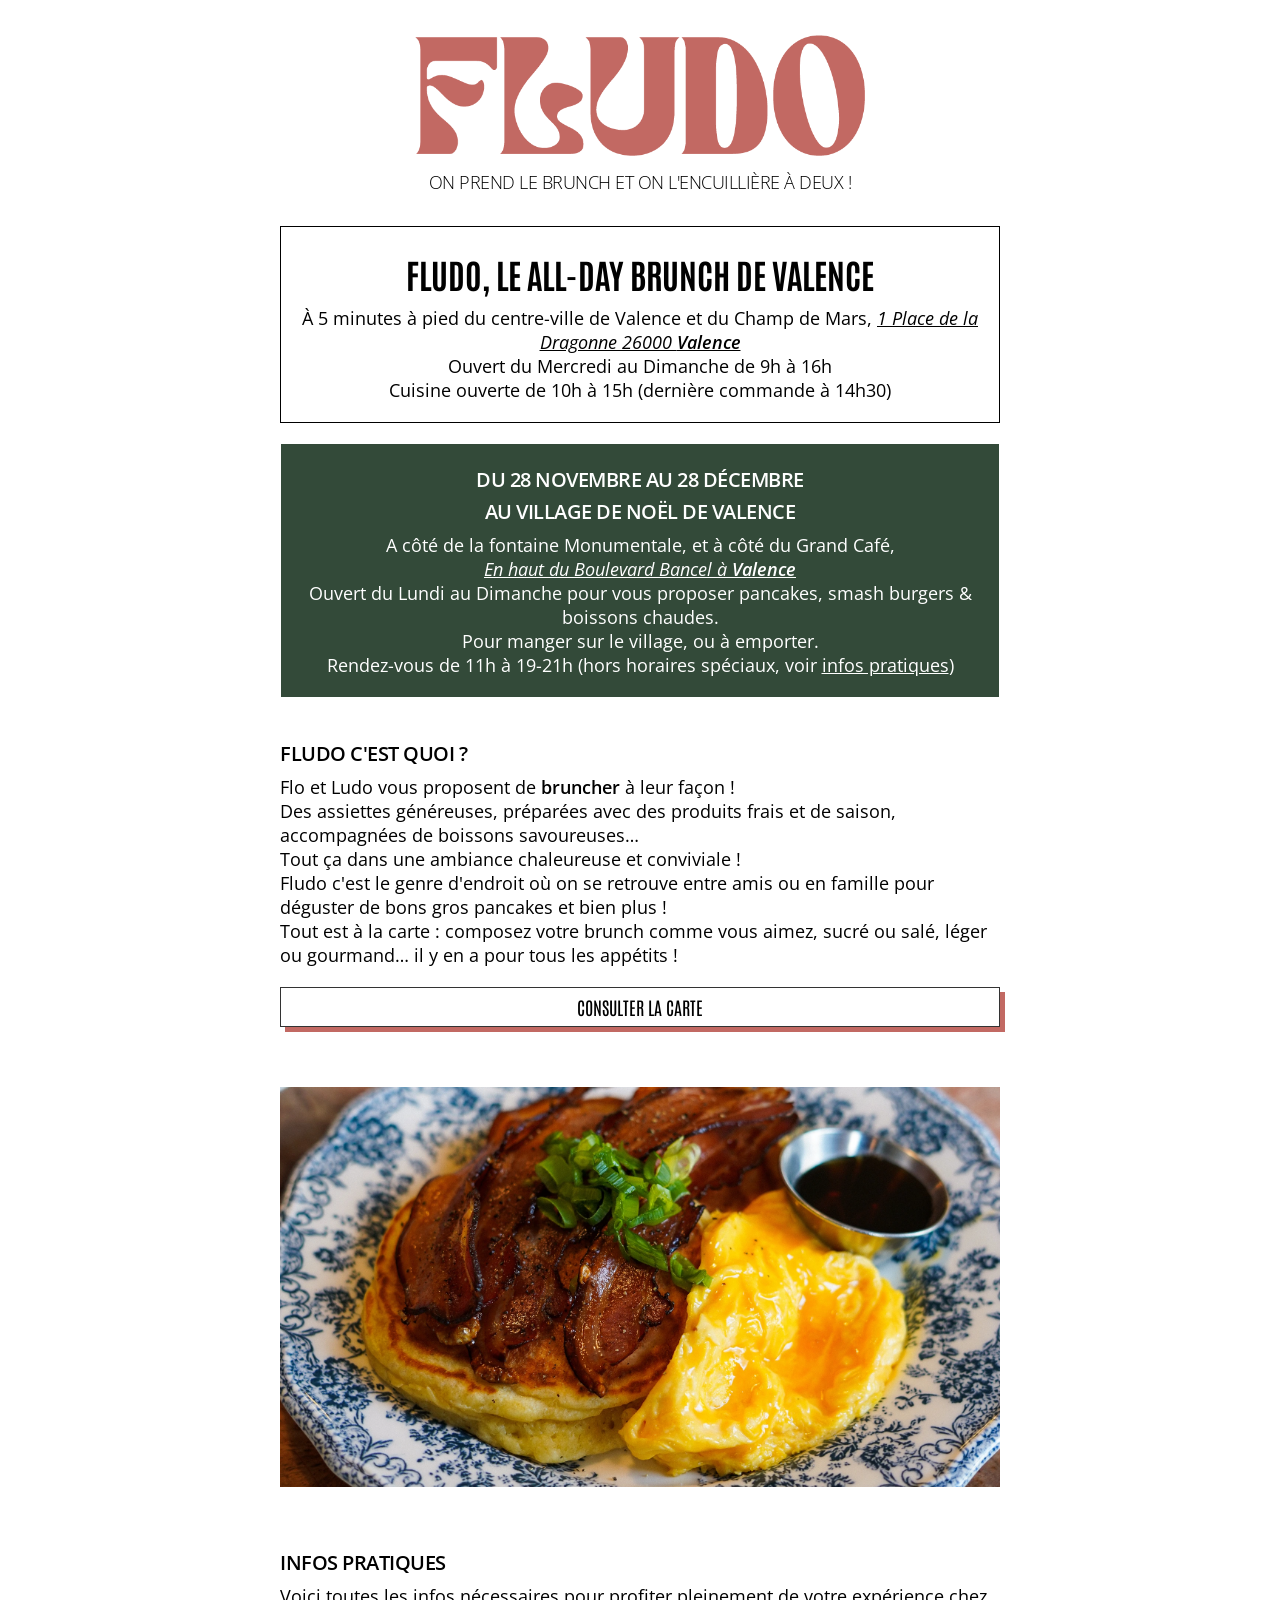
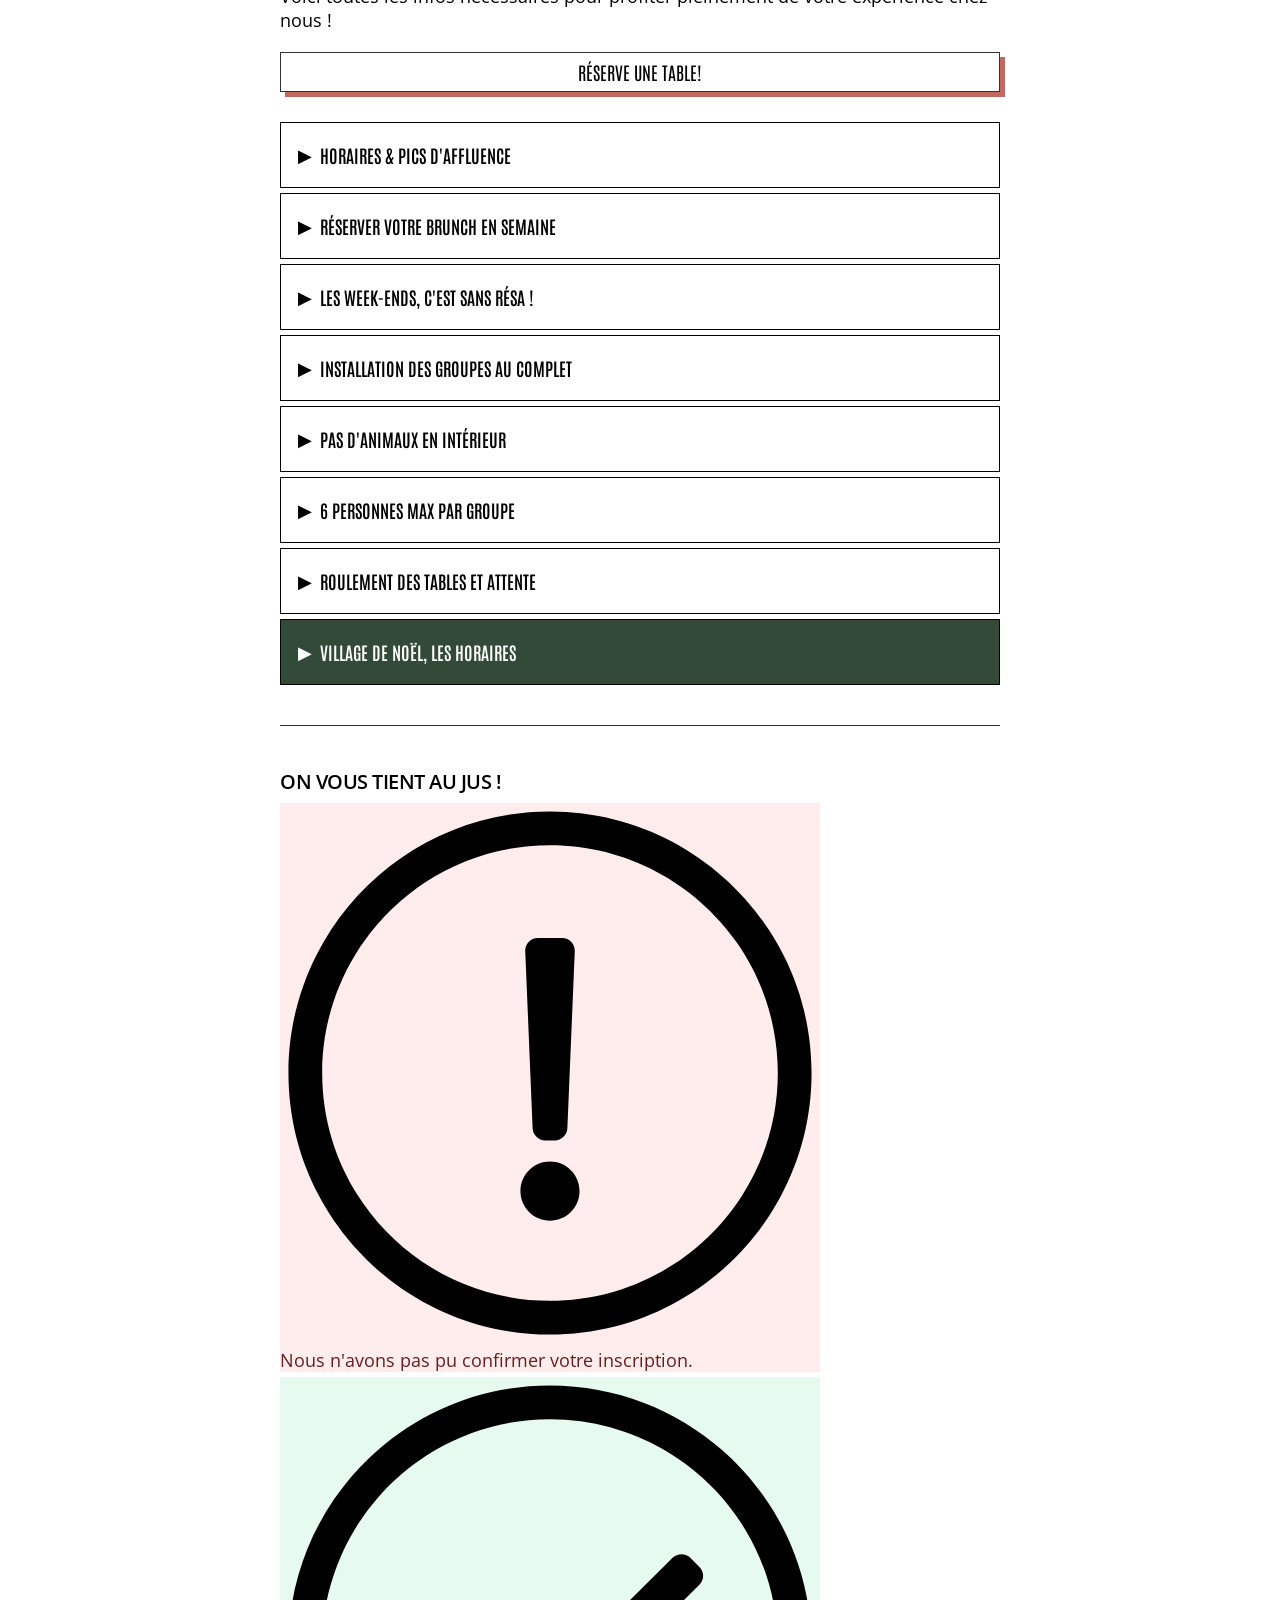
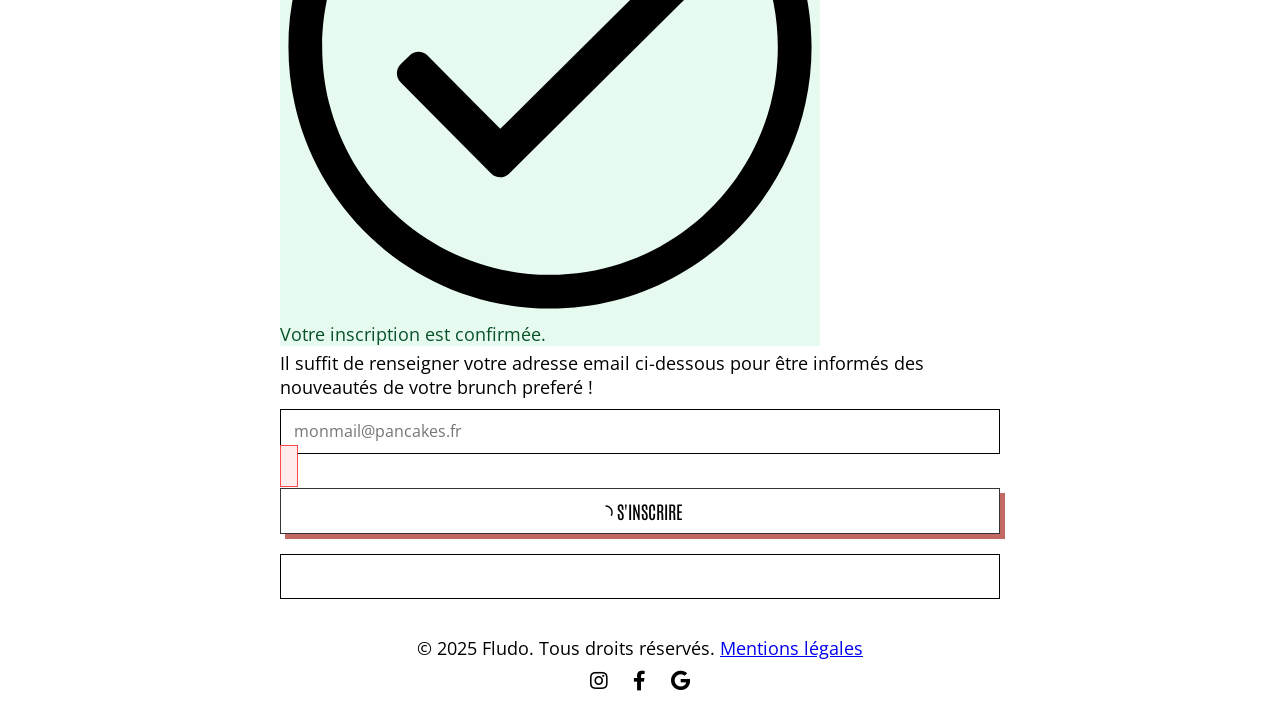
==== commit dd692e2a: "deploy: 2f50c91abd57d5bc1a4c90f79458617af467cd1d" ====
--- a/index.html
+++ b/index.html
@@ -23,4 +23,4 @@
             "postalCode": "26000",
             "addressCountry": "FR"
           }
-        }</script><header><img id="fludo-logo" src="media/fludo-logo.webp" alt="Logo Fludo, brunch à Valence Dröme"><p class="slogan">On prend le brunch et on l'encuillière à deux !</header><main class="container"><section class="intro"><h1>Fludo, le All-day brunch de Valence</h1><div>À 5 minutes à pied du centre-ville de Valence et du Champ de Mars, <a class="address" href="https://maps.app.goo.gl/TYoxBUfpQGfPGVpT9">1 Place de la Dragonne 26000 <strong>Valence</strong></a></div><div class="opening_hours">Ouvert du Mercredi au Dimanche de 9h à 16h</div><div class="kitchen_hours">Cuisine ouverte de 10h à 15h (dernière commande à 14h30)</div></section><div class="divider2 xmas25"></div><section class="intro noel xmas25"><h2>Du 28 Novembre au 28 Décembre<br>au Village de Noël de Valence<div>A côté de la fontaine Monumentale, et à côté du Grand Café,<br><a class="address" href="https://maps.app.goo.gl/HufvJibSxLJKdPjW9">En haut du Boulevard Bancel à <strong>Valence</strong></a></div><div class="opening_hours">Ouvert du Lundi au Dimanche pour vous proposer pancakes, smash burgers & boissons chaudes.</div><div class="kitchen_hours">Pour manger sur le village, ou à emporter.<br>Rendez-vous de 11h à 19-21h (hors horaires spéciaux, voir <a href="#xmas25">infos pratiques</a>)</div></h2></section><section class="block"><h2>Fludo c'est quoi ?</h2><div class="block_content">Flo et Ludo vous proposent de <strong>bruncher</strong> à leur façon !<br>Des assiettes généreuses, préparées avec des produits frais et de saison, accompagnées de boissons savoureuses…<br>Tout ça dans une ambiance chaleureuse et conviviale !<br>Fludo c'est le genre d'endroit où on se retrouve entre amis ou en famille pour déguster de bons gros pancakes et bien plus !<br>Tout est à la carte : composez votre brunch comme vous aimez, sucré ou salé, léger ou gourmand… il y en a pour tous les appétits !</div><a class="button" href="https://go.nordqr.com/fludo/">Consulter la carte</a></section><section class="block"><div class="slider_container"><div class="slider"><div class="slide one"><img src="media/slideshow/photo1.webp" alt="Les pancakes salés du restaurant Brunch Fludo, à Valence"></div><div class="slide two"><img src="media/slideshow/photo2.webp" alt="L'ambiance cosy et chaleureuse du restaurant Brunch Fludo, à Valence" loading="lazy"></div><div class="slide three"><img src="media/slideshow/photo3.webp" alt="Les oeufs bénédicte du Brunch de Valence, Fludo" loading="lazy"></div><div class="slide four"><img src="media/slideshow/photo4.webp" alt="Fludo, le meilleur brunch de Valence" loading="lazy"></div><div class="slide four"><img src="media/slideshow/photo5.webp" alt="Les pancakes mini fourrés du Brunch de Valence Fludo" loading="lazy"></div></div></div></section><section class="block"><h2>Infos pratiques</h2><div class="description">Voici toutes les infos nécessaires pour profiter pleinement de votre expérience chez nous !</div><a class="button" href="https://reservation.laddition.com/booking/fludo">Réserve une table!</a><div class="accordion"><details><summary><h3><strong>Horaires</strong> & Pics d'affluence</h3></summary><div class="content"><p>La cuisine est ouverte de 10h00 à 15h00, ce qui signifie que nous prenons les dernières commandes à 14h30. Le reste du temps, le restaurant passe en mode coffee shop. Nos pics d'affluence sont de 10h30 à 13h00 les week-ends (surtout le dimanche, “The day of the Brunch”) et les jours fériés; et de 11h30 à 13h00 en semaine.<br><i>Petit tip : Regarder notre fiche Google pour avoir la fréquentation en direct !</i></p><a class="" href="https://maps.app.goo.gl/TYoxBUfpQGfPGVpT9">Notre fiche Google</a></div></details><details><summary><h3>Réserver votre <strong>brunch en semaine</strong></h3></summary><div class="content"><p>Victime de notre succès, nous vous conseillons fortement de réserver en semaine. En plus, vous pouvez le faire directement en ligne en cliquant sur ce lien :</p><a class="" href="https://reservation.laddition.com/booking/fludo">réserver une table!</a></div></details><details><summary><h3><strong>Les week-ends</strong>, c'est sans résa !</h3></summary><div class="content"><p>Chez Fludo, nous ne prenons pas de réservations le week-end, car nous fonctionnons en service continu de 10h à 14h30. Chacun arrive et repart à son rythme ! Ainsi, nous avons la flexibilité d'accommoder un plus grand nombre de clients et de gérer plus efficacement notre flux de service.<br><i>Petit tip : Venez dès l'ouverture ou en fin de service pour avoir plus de chances d'avoir une table sans attendre.</i></div></details><details><summary><h3>Installation des <strong>groupes au complet</strong></h3></summary><div class="content"><p>Pour des raisons de fluidité et d'organisation, nous installons les groupes uniquement lorsqu'ils sont au complet ! Cela évite de bloquer des tables et nous aide à garder une attente raisonnable pour tous.<br><i>Petit tip : En famille ou entre amis, on vous conseille d'arriver ensemble pour profiter d'un service plus rapide pour tous.</i></div></details><details><summary><h3><strong>Pas d'animaux</strong> en intérieur</h3></summary><div class="content"><p>Même si nous adorons les animaux, nous ne pouvons pas recevoir vos boules de poils à l'intérieur, et ce, peu importe leur taille et leur gentillesse. Notre salle est trop étroite et animée pour vos boules de poils, surtout le week-end. Les animaux sont les bienvenus en terrasse, mais pour le confort de tous, pas en intérieur. Merci !</div></details><details><summary><h3><strong>6 personnes max</strong> par groupe</h3></summary><div class="content"><p>Notre salle a une capacité de 32 couverts (sans la terrasse), nous avons des tables de 2,3,4,5,6. Elle ne nous permet pas d'accueillir des gros groupes de potes ou de grandes familles de plus de 6 personnes sur une même tablée, même si on adorerait. En plus, on envoie les plats progressivement pour garantir leur qualité, ce qui rend compliqué le service de grandes tablées d'un seul coup. Nous privilégions les petits groupes pour une expérience plus agréable pour tous nos clients.</div></details><details><summary><h3>Roulement des tables et <strong>attente</strong></h3></summary><div class="content"><p>Pour que tout se passe bien et que l'attente soit réduite, on compte sur vous pour faciliter la rotation des tables. Dès que vous avez fini de vous régaler et que les conversations se calment, pensez à laisser la place aux autres. Si vous avez dû attendre avant d'être installé, rappelez-vous que les prochains convives sont également impatients de découvrir nos plats!</div></details><details class="noel xmas25"><summary class="xmas" style="background-color: #334A39; color: white;"><h3>Village de Noël, les <strong>horaires</strong></h3></summary><div class="content" style="color: white;"><p>Nous serons présents tous les jours du 28 Novembre au 28 Décembre au Village de Noël de Valence, à côté de la fontaine Monumentale et du Grand Café, en haut du Boulevard Bancel.<br>Les horaires d'ouverture seront les suivants :<br><br><ul><li>Le Vendredi 28 Novembre : de 18h à 21h<li>Du Dimanche au Jeudi : de 11h à 19h<li>Les Vendredis et Samedis : de 11h à 21h<li>Le Mercredi 24 et le Jeudi 25 Décembre : de 11h - 17h<li>Le Dimanche 28 Décembre : de 11h - 16h</ul></div></details></div></section><div class="divider"></div><section class="block"><h2>On vous tient au jus !</h2><div><div id="sib-form-container"><div id="error-message" class="sib-form-message-panel" style="text-align:left; color:#661d1d; background-color:#ffeded; border-color:#ff4949;max-width:540px;"><div class="sib-form-message-panel__text sib-form-message-panel__text--center"><svg viewBox="0 0 512 512" class="sib-icon sib-notification__icon"><path d="M256 40c118.621 0 216 96.075 216 216 0 119.291-96.61 216-216 216-119.244 0-216-96.562-216-216 0-119.203 96.602-216 216-216m0-32C119.043 8 8 119.083 8 256c0 136.997 111.043 248 248 248s248-111.003 248-248C504 119.083 392.957 8 256 8zm-11.49 120h22.979c6.823 0 12.274 5.682 11.99 12.5l-7 168c-.268 6.428-5.556 11.5-11.99 11.5h-8.979c-6.433 0-11.722-5.073-11.99-11.5l-7-168c-.283-6.818 5.167-12.5 11.99-12.5zM256 340c-15.464 0-28 12.536-28 28s12.536 28 28 28 28-12.536 28-28-12.536-28-28-28z"/></svg> <span class="sib-form-message-panel__inner-text">Nous n&#039;avons pas pu confirmer votre inscription.</span></div></div><div></div><div id="success-message" class="sib-form-message-panel" style="text-align:left; color:#085229; background-color:#e7faf0; border-color:#13ce66;max-width:540px;"><div class="sib-form-message-panel__text sib-form-message-panel__text--center"><svg viewBox="0 0 512 512" class="sib-icon sib-notification__icon"><path d="M256 8C119.033 8 8 119.033 8 256s111.033 248 248 248 248-111.033 248-248S392.967 8 256 8zm0 464c-118.664 0-216-96.055-216-216 0-118.663 96.055-216 216-216 118.664 0 216 96.055 216 216 0 118.663-96.055 216-216 216zm141.63-274.961L217.15 376.071c-4.705 4.667-12.303 4.637-16.97-.068l-85.878-86.572c-4.667-4.705-4.637-12.303.068-16.97l8.52-8.451c4.705-4.667 12.303-4.637 16.97.068l68.976 69.533 163.441-162.13c4.705-4.667 12.303-4.637 16.97.068l8.451 8.52c4.668 4.705 4.637 12.303-.068 16.97z"/></svg> <span class="sib-form-message-panel__inner-text">Votre inscription est confirmée.</span></div></div><div><form id="sib-form" method="POST" action="https://5db28197.sibforms.com/serve/[base64]" data-type="subscription"><div class="sib-input"><div class="form__entry entry_block"><div class="form__label-row"><label class="" for="EMAIL" data-required="*">Il suffit de renseigner votre adresse email ci-dessous pour être informés des nouveautés de votre brunch preferé !</label> <input class="input" type="text" id="EMAIL" name="EMAIL" autocomplete="on" placeholder="monmail@pancakes.fr" data-required="true" required></div><label for="EMAIL" class="entry__error entry__error--primary" style="color:#661d1d; background-color:#ffeded; border: 1px solid #ff4949; padding: 0.5rem"></label></div></div><div><button class="button" form="sib-form" type="submit"><svg class="icon clickable__icon progress-indicator__icon sib-hide-loader-icon" viewBox="0 0 512 512"><path d="M460.116 373.846l-20.823-12.022c-5.541-3.199-7.54-10.159-4.663-15.874 30.137-59.886 28.343-131.652-5.386-189.946-33.641-58.394-94.896-95.833-161.827-99.676C261.028 55.961 256 50.751 256 44.352V20.309c0-6.904 5.808-12.337 12.703-11.982 83.556 4.306 160.163 50.864 202.11 123.677 42.063 72.696 44.079 162.316 6.031 236.832-3.14 6.148-10.75 8.461-16.728 5.01z"/></svg> S&#039;INSCRIRE</button></div><input type="text" name="email_address_check" value="" class="input--hidden"></form></div></div></div></section></main><footer><p>&copy; 2025 Fludo. Tous droits réservés. <a href="mentions.html">Mentions légales</a><div class="social-icons"><a href="https://www.instagram.com/fludobrunch" target="_blank" aria-label="Instagram" rel="noopener"><i class="fab fa-instagram"></i> </a><a href="https://www.facebook.com/fludobrunch" target="_blank" aria-label="Facebook" rel="noopener"><i class="fab fa-facebook-f"></i> </a><a href="https://maps.app.goo.gl/6g2QSEkhwfaf5TP17" target="_blank" aria-label="Google" rel="noopener"><i class="fab fa-google"></i></a></div></footer><script defer="defer" src="script.min.js"></script><script defer="defer" src="https://sibforms.com/forms/end-form/build/main.js"></script>+        }</script><header><img id="fludo-logo" src="media/fludo-logo.webp" alt="Logo Fludo, brunch à Valence Dröme"><p class="slogan">On prend le brunch et on l'encuillière à deux !</header><main class="container"><section class="intro"><h1>Fludo, le All-day brunch de Valence</h1><div>À 5 minutes à pied du centre-ville de Valence et du Champ de Mars, <a class="address" href="https://maps.app.goo.gl/TYoxBUfpQGfPGVpT9">1 Place de la Dragonne 26000 <strong>Valence</strong></a></div><div class="opening_hours">Ouvert du Mercredi au Dimanche de 9h à 16h</div><div class="kitchen_hours">Cuisine ouverte de 10h à 15h (dernière commande à 14h30)</div></section><div class="divider2"></div><section class="intro noel"><h2 class="noel">Du 28 Novembre au 28 Décembre<br>au Village de Noël de Valence</h2><div class="noel">A côté de la fontaine Monumentale, et à côté du Grand Café,<br><a class="address noel" href="https://maps.app.goo.gl/HufvJibSxLJKdPjW9">En haut du Boulevard Bancel à <strong>Valence</strong></a></div><div class="opening_hours">Ouvert du Lundi au Dimanche pour vous proposer pancakes, smash burgers & boissons chaudes.</div><div class="kitchen_hours">Pour manger sur le village, ou à emporter.<br>Rendez-vous de 11h à 19-21h (hors horaires spéciaux, voir <a class="noel" href="#xmas25">infos pratiques</a>)</div></section><section class="block"><h2>Fludo c'est quoi ?</h2><div class="block_content">Flo et Ludo vous proposent de <strong>bruncher</strong> à leur façon !<br>Des assiettes généreuses, préparées avec des produits frais et de saison, accompagnées de boissons savoureuses…<br>Tout ça dans une ambiance chaleureuse et conviviale !<br>Fludo c'est le genre d'endroit où on se retrouve entre amis ou en famille pour déguster de bons gros pancakes et bien plus !<br>Tout est à la carte : composez votre brunch comme vous aimez, sucré ou salé, léger ou gourmand… il y en a pour tous les appétits !</div><a class="button" href="https://go.nordqr.com/fludo/">Consulter la carte</a></section><section class="block"><div class="slider_container"><div class="slider"><div class="slide one"><img src="media/slideshow/photo1.webp" alt="Les pancakes salés du restaurant Brunch Fludo, à Valence"></div><div class="slide two"><img src="media/slideshow/photo2.webp" alt="L'ambiance cosy et chaleureuse du restaurant Brunch Fludo, à Valence" loading="lazy"></div><div class="slide three"><img src="media/slideshow/photo3.webp" alt="Les oeufs bénédicte du Brunch de Valence, Fludo" loading="lazy"></div><div class="slide four"><img src="media/slideshow/photo4.webp" alt="Fludo, le meilleur brunch de Valence" loading="lazy"></div><div class="slide four"><img src="media/slideshow/photo5.webp" alt="Les pancakes mini fourrés du Brunch de Valence Fludo" loading="lazy"></div></div></div></section><section class="block"><h2>Infos pratiques</h2><div class="description">Voici toutes les infos nécessaires pour profiter pleinement de votre expérience chez nous !</div><a class="button" href="https://reservation.laddition.com/booking/fludo">Réserve une table!</a><div class="accordion"><details><summary><h3><strong>Horaires</strong> & Pics d'affluence</h3></summary><div class="content"><p>La cuisine est ouverte de 10h00 à 15h00, ce qui signifie que nous prenons les dernières commandes à 14h30. Le reste du temps, le restaurant passe en mode coffee shop. Nos pics d'affluence sont de 10h30 à 13h00 les week-ends (surtout le dimanche, “The day of the Brunch”) et les jours fériés; et de 11h30 à 13h00 en semaine.<br><i>Petit tip : Regarder notre fiche Google pour avoir la fréquentation en direct !</i></p><a class="" href="https://maps.app.goo.gl/TYoxBUfpQGfPGVpT9">Notre fiche Google</a></div></details><details><summary><h3>Réserver votre <strong>brunch en semaine</strong></h3></summary><div class="content"><p>Victime de notre succès, nous vous conseillons fortement de réserver en semaine. En plus, vous pouvez le faire directement en ligne en cliquant sur ce lien :</p><a class="" href="https://reservation.laddition.com/booking/fludo">réserver une table!</a></div></details><details><summary><h3><strong>Les week-ends</strong>, c'est sans résa !</h3></summary><div class="content"><p>Chez Fludo, nous ne prenons pas de réservations le week-end, car nous fonctionnons en service continu de 10h à 14h30. Chacun arrive et repart à son rythme ! Ainsi, nous avons la flexibilité d'accommoder un plus grand nombre de clients et de gérer plus efficacement notre flux de service.<br><i>Petit tip : Venez dès l'ouverture ou en fin de service pour avoir plus de chances d'avoir une table sans attendre.</i></div></details><details><summary><h3>Installation des <strong>groupes au complet</strong></h3></summary><div class="content"><p>Pour des raisons de fluidité et d'organisation, nous installons les groupes uniquement lorsqu'ils sont au complet ! Cela évite de bloquer des tables et nous aide à garder une attente raisonnable pour tous.<br><i>Petit tip : En famille ou entre amis, on vous conseille d'arriver ensemble pour profiter d'un service plus rapide pour tous.</i></div></details><details><summary><h3><strong>Pas d'animaux</strong> en intérieur</h3></summary><div class="content"><p>Même si nous adorons les animaux, nous ne pouvons pas recevoir vos boules de poils à l'intérieur, et ce, peu importe leur taille et leur gentillesse. Notre salle est trop étroite et animée pour vos boules de poils, surtout le week-end. Les animaux sont les bienvenus en terrasse, mais pour le confort de tous, pas en intérieur. Merci !</div></details><details><summary><h3><strong>6 personnes max</strong> par groupe</h3></summary><div class="content"><p>Notre salle a une capacité de 32 couverts (sans la terrasse), nous avons des tables de 2,3,4,5,6. Elle ne nous permet pas d'accueillir des gros groupes de potes ou de grandes familles de plus de 6 personnes sur une même tablée, même si on adorerait. En plus, on envoie les plats progressivement pour garantir leur qualité, ce qui rend compliqué le service de grandes tablées d'un seul coup. Nous privilégions les petits groupes pour une expérience plus agréable pour tous nos clients.</div></details><details><summary><h3>Roulement des tables et <strong>attente</strong></h3></summary><div class="content"><p>Pour que tout se passe bien et que l'attente soit réduite, on compte sur vous pour faciliter la rotation des tables. Dès que vous avez fini de vous régaler et que les conversations se calment, pensez à laisser la place aux autres. Si vous avez dû attendre avant d'être installé, rappelez-vous que les prochains convives sont également impatients de découvrir nos plats!</div></details><details class="noel" id="xmas25"><summary class="xmas" style="background-color: #334A39; color: white;"><h3>Village de Noël, les <strong>horaires</strong></h3></summary><div class="content" style="color: white;"><p>Nous serons présents tous les jours du 28 Novembre au 28 Décembre au Village de Noël de Valence, à côté de la fontaine Monumentale et du Grand Café, en haut du Boulevard Bancel.<br>Les horaires d'ouverture seront les suivants :<br><br><ul><li>Le Vendredi 28 Novembre : de 18h à 21h<li>Du Dimanche au Jeudi : de 11h à 19h<li>Les Vendredis et Samedis : de 11h à 21h<li>Le Mercredi 24 et le Jeudi 25 Décembre : de 11h - 17h<li>Le Dimanche 28 Décembre : de 11h - 16h</ul></div></details></div></section><div class="divider"></div><section class="block"><h2>On vous tient au jus !</h2><div><div id="sib-form-container"><div id="error-message" class="sib-form-message-panel" style="text-align:left; color:#661d1d; background-color:#ffeded; border-color:#ff4949;max-width:540px;"><div class="sib-form-message-panel__text sib-form-message-panel__text--center"><svg viewBox="0 0 512 512" class="sib-icon sib-notification__icon"><path d="M256 40c118.621 0 216 96.075 216 216 0 119.291-96.61 216-216 216-119.244 0-216-96.562-216-216 0-119.203 96.602-216 216-216m0-32C119.043 8 8 119.083 8 256c0 136.997 111.043 248 248 248s248-111.003 248-248C504 119.083 392.957 8 256 8zm-11.49 120h22.979c6.823 0 12.274 5.682 11.99 12.5l-7 168c-.268 6.428-5.556 11.5-11.99 11.5h-8.979c-6.433 0-11.722-5.073-11.99-11.5l-7-168c-.283-6.818 5.167-12.5 11.99-12.5zM256 340c-15.464 0-28 12.536-28 28s12.536 28 28 28 28-12.536 28-28-12.536-28-28-28z"/></svg> <span class="sib-form-message-panel__inner-text">Nous n&#039;avons pas pu confirmer votre inscription.</span></div></div><div></div><div id="success-message" class="sib-form-message-panel" style="text-align:left; color:#085229; background-color:#e7faf0; border-color:#13ce66;max-width:540px;"><div class="sib-form-message-panel__text sib-form-message-panel__text--center"><svg viewBox="0 0 512 512" class="sib-icon sib-notification__icon"><path d="M256 8C119.033 8 8 119.033 8 256s111.033 248 248 248 248-111.033 248-248S392.967 8 256 8zm0 464c-118.664 0-216-96.055-216-216 0-118.663 96.055-216 216-216 118.664 0 216 96.055 216 216 0 118.663-96.055 216-216 216zm141.63-274.961L217.15 376.071c-4.705 4.667-12.303 4.637-16.97-.068l-85.878-86.572c-4.667-4.705-4.637-12.303.068-16.97l8.52-8.451c4.705-4.667 12.303-4.637 16.97.068l68.976 69.533 163.441-162.13c4.705-4.667 12.303-4.637 16.97.068l8.451 8.52c4.668 4.705 4.637 12.303-.068 16.97z"/></svg> <span class="sib-form-message-panel__inner-text">Votre inscription est confirmée.</span></div></div><div><form id="sib-form" method="POST" action="https://5db28197.sibforms.com/serve/[base64]" data-type="subscription"><div class="sib-input"><div class="form__entry entry_block"><div class="form__label-row"><label class="" for="EMAIL" data-required="*">Il suffit de renseigner votre adresse email ci-dessous pour être informés des nouveautés de votre brunch preferé !</label> <input class="input" type="text" id="EMAIL" name="EMAIL" autocomplete="on" placeholder="monmail@pancakes.fr" data-required="true" required></div><label for="EMAIL" class="entry__error entry__error--primary" style="color:#661d1d; background-color:#ffeded; border: 1px solid #ff4949; padding: 0.5rem"></label></div></div><div><button class="button" form="sib-form" type="submit"><svg class="icon clickable__icon progress-indicator__icon sib-hide-loader-icon" viewBox="0 0 512 512"><path d="M460.116 373.846l-20.823-12.022c-5.541-3.199-7.54-10.159-4.663-15.874 30.137-59.886 28.343-131.652-5.386-189.946-33.641-58.394-94.896-95.833-161.827-99.676C261.028 55.961 256 50.751 256 44.352V20.309c0-6.904 5.808-12.337 12.703-11.982 83.556 4.306 160.163 50.864 202.11 123.677 42.063 72.696 44.079 162.316 6.031 236.832-3.14 6.148-10.75 8.461-16.728 5.01z"/></svg> S&#039;INSCRIRE</button></div><input type="text" name="email_address_check" value="" class="input--hidden"></form></div></div></div></section></main><footer><p>&copy; 2025 Fludo. Tous droits réservés. <a href="mentions.html">Mentions légales</a><div class="social-icons"><a href="https://www.instagram.com/fludobrunch" target="_blank" aria-label="Instagram" rel="noopener"><i class="fab fa-instagram"></i> </a><a href="https://www.facebook.com/fludobrunch" target="_blank" aria-label="Facebook" rel="noopener"><i class="fab fa-facebook-f"></i> </a><a href="https://maps.app.goo.gl/6g2QSEkhwfaf5TP17" target="_blank" aria-label="Google" rel="noopener"><i class="fab fa-google"></i></a></div></footer><script defer="defer" src="script.min.js"></script><script defer="defer" src="https://sibforms.com/forms/end-form/build/main.js"></script>
--- a/style.min.css
+++ b/style.min.css
@@ -1 +1 @@
-@import url(https://fonts.googleapis.com/css2?family=Open+Sans:ital,wght@0,300..800;1,300..800&display=swap);@import url(https://fonts.googleapis.com/css2?family=Antonio:wght@100..700&display=swap);a,abbr,acronym,address,applet,article,aside,audio,b,big,blockquote,body,canvas,caption,center,cite,code,dd,del,details,dfn,div,dl,dt,em,embed,fieldset,figcaption,figure,footer,form,h1,h2,h3,h4,h5,h6,header,hgroup,html,i,iframe,img,ins,kbd,label,legend,li,mark,menu,nav,object,ol,output,p,pre,q,ruby,s,samp,section,small,span,strike,strong,sub,summary,sup,table,tbody,td,tfoot,th,thead,time,tr,tt,u,ul,var,video{margin:0;padding:0;border:0;font-size:100%;vertical-align:baseline}article,aside,details,figcaption,figure,footer,header,hgroup,menu,nav,section{display:block}body{line-height:1}ol,ul{list-style:none}blockquote,q{quotes:none}blockquote:after,blockquote:before,q:after,q:before{content:'';content:none}table{border-collapse:collapse;border-spacing:0}details summary::-webkit-details-marker{display:none}summary::before{font-family:"Open Sans",sans-serif;content:"▶";position:absolute;top:1rem;left:.8rem;transform:rotate(0);transform-origin:center;transition:.2s transform ease}details[open]>summary:before{transform:rotate(90deg);transition:.45s transform ease}details{overflow:hidden}details summary{position:relative;z-index:10}@keyframes details-show{from{margin-bottom:-80%;opacity:0;transform:translateY(-100%)}}details>:not(summary){animation:details-show .5s ease-in-out;position:relative;z-index:1;transition:all .3s ease-in-out;color:transparent;overflow:hidden}details.noel[open]>:not(summary){color:inherit}details[open]>:not(summary){color:inherit}img{max-width:100%}p:last-child{padding:0}details{box-sizing:border-box;margin-top:5px;background:#fff;border:1px solid #000}summary{border:4px solid transparent;outline:0;padding:1rem;display:block;background:#fff;color:#000;padding-left:2.2rem;position:relative;cursor:pointer}details[open] summary,summary:hover{color:#000;background:#fff}details[open] summary strong,details[open] summary::before,summary:hover strong,summary:hover::before{color:#bb6b5d}details.noel[open] summary strong,details.noel[open] summary::before,summary.xmas:hover strong,summary.xmas:hover::before{color:red}.content{padding:20px;padding-top:0;border-top:none}.accordion{margin-top:30px}.slider_container{position:relative;width:100%;height:25rem;display:flex;justify-content:flex-start;align-items:center;overflow:hidden}.slider{position:relative;width:400%;height:100%;display:flex;flex-direction:row;align-items:center;justify-content:space-between;animation:30s cubic-bezier(1,.95,.565,1) sliding infinite}.slide{position:relative;min-width:100%;height:100%}.slide img{object-fit:cover;width:100%;height:100%}.slide .caption{position:absolute;left:0;bottom:5%;font-size:5rem;font-weight:600;color:#fff;text-transform:capitalize;background:rgba(0,0,0,.348);backdrop-filter:blur(10px);padding:1rem 5rem;border-radius:0 2rem 2rem 0}.slide.one{background:#b6136d}.slide.two{background:#ff4040}.slide.three{background:#0badbc}.slide.four{background:#0bbc0e}.slide.five{background:#ad0bbc}@keyframes sliding{0%{transform:translateX(0)}15%{transform:translateX(0)}20%{transform:translateX(-100%)}35%{transform:translateX(-100%)}40%{transform:translateX(-200%)}55%{transform:translateX(-200%)}60%{transform:translateX(-300%)}75%{transform:translateX(-300%)}80%{transform:translateX(-400%)}95%{transform:translateX(-400%)}100%{transform:translateX(0)}}@font-face{font-family:tan-nimbus;src:url('/media/fonts/TAN-NIMBUS.otf') format('opentype'),url('/media/fonts/TAN-NIMBUS.ttf') format('truetype');font-weight:400;font-style:normal}@font-face{font-family:candy;src:url('/media/fonts/CANDY.ttf') format('truetype')}*{margin:0;padding:0;box-sizing:border-box}body{font-family:'Open Sans';font-size:16px}strong{font-weight:600}.container{max-width:600px;margin:0 auto;padding:0 15px}.intro{border:1px solid;margin:0 20px}.noel{background-color:#334a39}footer,header,nav,section{padding:20px;text-align:center}header{margin-bottom:15px}button{box-shadow:5px 5px #c26963;background-color:#fff;width:100%;margin:10px 0;padding:10px;font-family:Antonio;text-align:center;text-decoration:none;text-transform:uppercase;display:block;color:#000;border:1px solid #333}button:hover{background-color:#fbfcc5;cursor:pointer}button:focus{position:relative;left:5px;top:5px;box-shadow:unset}.progress-indicator__icon{position:relative;height:15px}input{width:100%!important;margin-top:10px;border:1px solid #000;padding:12.5px}input:focus{outline:0}input::placeholder{font-family:'Open Sans';font-size:inherit}li{list-style:inside}#error-message,#success-message{margin-bottom:5px}img#fludo-logo{margin:15px 0}section.block{text-align:left;margin-top:20px}div{line-height:normal}h1{line-height:1.6;font-family:Antonio;text-transform:uppercase;margin-bottom:5px}h2{line-height:1.6;text-transform:uppercase;font-weight:600;margin-bottom:5px;letter-spacing:-.5px}h3{font-weight:600;font-family:Antonio;text-transform:uppercase}p.slogan{text-transform:uppercase;font-weight:300;font-style:condensed;letter-spacing:-.5px}div.divider{height:1px;margin:20px 20px 0 20px;background-color:#333}div.divider2{height:0;margin:20px 20px 0 20px}a.address{font-style:oblique;color:#000}a.button{box-shadow:5px 5px #c26963;margin-top:20px;padding:10px;font-family:Antonio;text-align:center;text-decoration:none;text-transform:uppercase;display:block;color:#000;border:1px solid #333}a.button:active{position:relative;left:5px;top:5px;box-shadow:unset}img{max-width:100%;height:auto}.social-icons{margin-top:10px}.social-icons a{text-decoration:none;color:#000;font-size:20px;margin:10px 10px;transition:color .3s ease}.social-icons a:hover{color:#c26963}@media (max-width:575.98px){body{font-size:14px}button{font-size:15px}input{font-size:14px}img#fludo-logo{width:200px}h1{font-size:24px}h2{font-size:15px}.container{padding:0 10px}a.button,h3{font-size:15px}}@media (min-width:576px) and (max-width:767.98px){body{font-size:15px}button{font-size:16px}input{font-size:15px}img#fludo-logo{width:300px}h1{font-size:32px}h2{font-size:18px}.container{padding:0 10px}a.button,h3{font-size:16px}}@media (min-width:768px) and (max-width:991.98px){body{font-size:16px}button{font-size:18px}input{font-size:16px}img#fludo-logo{width:400px}h1{font-size:34px}h2{font-size:20px}.container{padding:0 10px}a.button,h3{font-size:18px}}@media (min-width:992px) and (max-width:1199.98px){body{font-size:17px}button{font-size:18px}input{font-size:16px}img#fludo-logo{width:400px}h1{font-size:34px}h2{font-size:20px}a.button,h3{font-size:18px}.container{max-width:700px;padding:0 20px}}@media (min-width:1200px){body{font-size:18px}button{font-size:18px}input{font-size:16px}img#fludo-logo{width:450px}h1{font-size:34px}h2{font-size:20px}a.button,h3{font-size:18px}.container{max-width:800px;padding:0 20px}}+@import url(https://fonts.googleapis.com/css2?family=Open+Sans:ital,wght@0,300..800;1,300..800&display=swap);@import url(https://fonts.googleapis.com/css2?family=Antonio:wght@100..700&display=swap);a,abbr,acronym,address,applet,article,aside,audio,b,big,blockquote,body,canvas,caption,center,cite,code,dd,del,details,dfn,div,dl,dt,em,embed,fieldset,figcaption,figure,footer,form,h1,h2,h3,h4,h5,h6,header,hgroup,html,i,iframe,img,ins,kbd,label,legend,li,mark,menu,nav,object,ol,output,p,pre,q,ruby,s,samp,section,small,span,strike,strong,sub,summary,sup,table,tbody,td,tfoot,th,thead,time,tr,tt,u,ul,var,video{margin:0;padding:0;border:0;font-size:100%;vertical-align:baseline}article,aside,details,figcaption,figure,footer,header,hgroup,menu,nav,section{display:block}body{line-height:1}ol,ul{list-style:none}blockquote,q{quotes:none}blockquote:after,blockquote:before,q:after,q:before{content:'';content:none}table{border-collapse:collapse;border-spacing:0}details summary::-webkit-details-marker{display:none}summary::before{font-family:"Open Sans",sans-serif;content:"▶";position:absolute;top:1rem;left:.8rem;transform:rotate(0);transform-origin:center;transition:.2s transform ease}details[open]>summary:before{transform:rotate(90deg);transition:.45s transform ease}details{overflow:hidden}details summary{position:relative;z-index:10}@keyframes details-show{from{margin-bottom:-80%;opacity:0;transform:translateY(-100%)}}details>:not(summary){animation:details-show .5s ease-in-out;position:relative;z-index:1;transition:all .3s ease-in-out;color:transparent;overflow:hidden}details.noel[open]>:not(summary){color:inherit}details[open]>:not(summary){color:inherit}img{max-width:100%}p:last-child{padding:0}details{box-sizing:border-box;margin-top:5px;background:#fff;border:1px solid #000}summary{border:4px solid transparent;outline:0;padding:1rem;display:block;background:#fff;color:#000;padding-left:2.2rem;position:relative;cursor:pointer}details[open] summary,summary:hover{color:#000;background:#fff}details[open] summary strong,details[open] summary::before,summary:hover strong,summary:hover::before{color:#bb6b5d}details.noel[open] summary strong,details.noel[open] summary::before,summary.xmas:hover strong,summary.xmas:hover::before{color:red}.content{padding:20px;padding-top:0;border-top:none}.accordion{margin-top:30px}.slider_container{position:relative;width:100%;height:25rem;display:flex;justify-content:flex-start;align-items:center;overflow:hidden}.slider{position:relative;width:400%;height:100%;display:flex;flex-direction:row;align-items:center;justify-content:space-between;animation:30s cubic-bezier(1,.95,.565,1) sliding infinite}.slide{position:relative;min-width:100%;height:100%}.slide img{object-fit:cover;width:100%;height:100%}.slide .caption{position:absolute;left:0;bottom:5%;font-size:5rem;font-weight:600;color:#fff;text-transform:capitalize;background:rgba(0,0,0,.348);backdrop-filter:blur(10px);padding:1rem 5rem;border-radius:0 2rem 2rem 0}.slide.one{background:#b6136d}.slide.two{background:#ff4040}.slide.three{background:#0badbc}.slide.four{background:#0bbc0e}.slide.five{background:#ad0bbc}@keyframes sliding{0%{transform:translateX(0)}15%{transform:translateX(0)}20%{transform:translateX(-100%)}35%{transform:translateX(-100%)}40%{transform:translateX(-200%)}55%{transform:translateX(-200%)}60%{transform:translateX(-300%)}75%{transform:translateX(-300%)}80%{transform:translateX(-400%)}95%{transform:translateX(-400%)}100%{transform:translateX(0)}}@font-face{font-family:tan-nimbus;src:url('/media/fonts/TAN-NIMBUS.otf') format('opentype'),url('/media/fonts/TAN-NIMBUS.ttf') format('truetype');font-weight:400;font-style:normal}@font-face{font-family:candy;src:url('/media/fonts/CANDY.ttf') format('truetype')}*{margin:0;padding:0;box-sizing:border-box}body{font-family:'Open Sans';font-size:16px}strong{font-weight:600}.container{max-width:600px;margin:0 auto;padding:0 15px}.intro{border:1px solid;margin:0 20px}.noel{background-color:#334a39;color:#fff!important}.hidden{display:none}footer,header,nav,section{padding:20px;text-align:center}header{margin-bottom:15px}button{box-shadow:5px 5px #c26963;background-color:#fff;width:100%;margin:10px 0;padding:10px;font-family:Antonio;text-align:center;text-decoration:none;text-transform:uppercase;display:block;color:#000;border:1px solid #333}button:hover{background-color:#fbfcc5;cursor:pointer}button:focus{position:relative;left:5px;top:5px;box-shadow:unset}.progress-indicator__icon{position:relative;height:15px}input{width:100%!important;margin-top:10px;border:1px solid #000;padding:12.5px}input:focus{outline:0}input::placeholder{font-family:'Open Sans';font-size:inherit}li{list-style:inside}#error-message,#success-message{margin-bottom:5px}img#fludo-logo{margin:15px 0}section.block{text-align:left;margin-top:20px}div{line-height:normal}h1{line-height:1.6;font-family:Antonio;text-transform:uppercase;margin-bottom:5px}h2{line-height:1.6;text-transform:uppercase;font-weight:600;margin-bottom:5px;letter-spacing:-.5px}h3{font-weight:600;font-family:Antonio;text-transform:uppercase}p.slogan{text-transform:uppercase;font-weight:300;font-style:condensed;letter-spacing:-.5px}div.divider{height:1px;margin:20px 20px 0 20px;background-color:#333}div.divider2{height:0;margin:20px 20px 0 20px}a.address{font-style:oblique;color:#000}a.button{box-shadow:5px 5px #c26963;margin-top:20px;padding:10px;font-family:Antonio;text-align:center;text-decoration:none;text-transform:uppercase;display:block;color:#000;border:1px solid #333}a.button:active{position:relative;left:5px;top:5px;box-shadow:unset}img{max-width:100%;height:auto}.social-icons{margin-top:10px}.social-icons a{text-decoration:none;color:#000;font-size:20px;margin:10px 10px;transition:color .3s ease}.social-icons a:hover{color:#c26963}@media (max-width:575.98px){body{font-size:14px}button{font-size:15px}input{font-size:14px}img#fludo-logo{width:200px}h1{font-size:24px}h2{font-size:15px}.container{padding:0 10px}a.button,h3{font-size:15px}}@media (min-width:576px) and (max-width:767.98px){body{font-size:15px}button{font-size:16px}input{font-size:15px}img#fludo-logo{width:300px}h1{font-size:32px}h2{font-size:18px}.container{padding:0 10px}a.button,h3{font-size:16px}}@media (min-width:768px) and (max-width:991.98px){body{font-size:16px}button{font-size:18px}input{font-size:16px}img#fludo-logo{width:400px}h1{font-size:34px}h2{font-size:20px}.container{padding:0 10px}a.button,h3{font-size:18px}}@media (min-width:992px) and (max-width:1199.98px){body{font-size:17px}button{font-size:18px}input{font-size:16px}img#fludo-logo{width:400px}h1{font-size:34px}h2{font-size:20px}a.button,h3{font-size:18px}.container{max-width:700px;padding:0 20px}}@media (min-width:1200px){body{font-size:18px}button{font-size:18px}input{font-size:16px}img#fludo-logo{width:450px}h1{font-size:34px}h2{font-size:20px}a.button,h3{font-size:18px}.container{max-width:800px;padding:0 20px}}
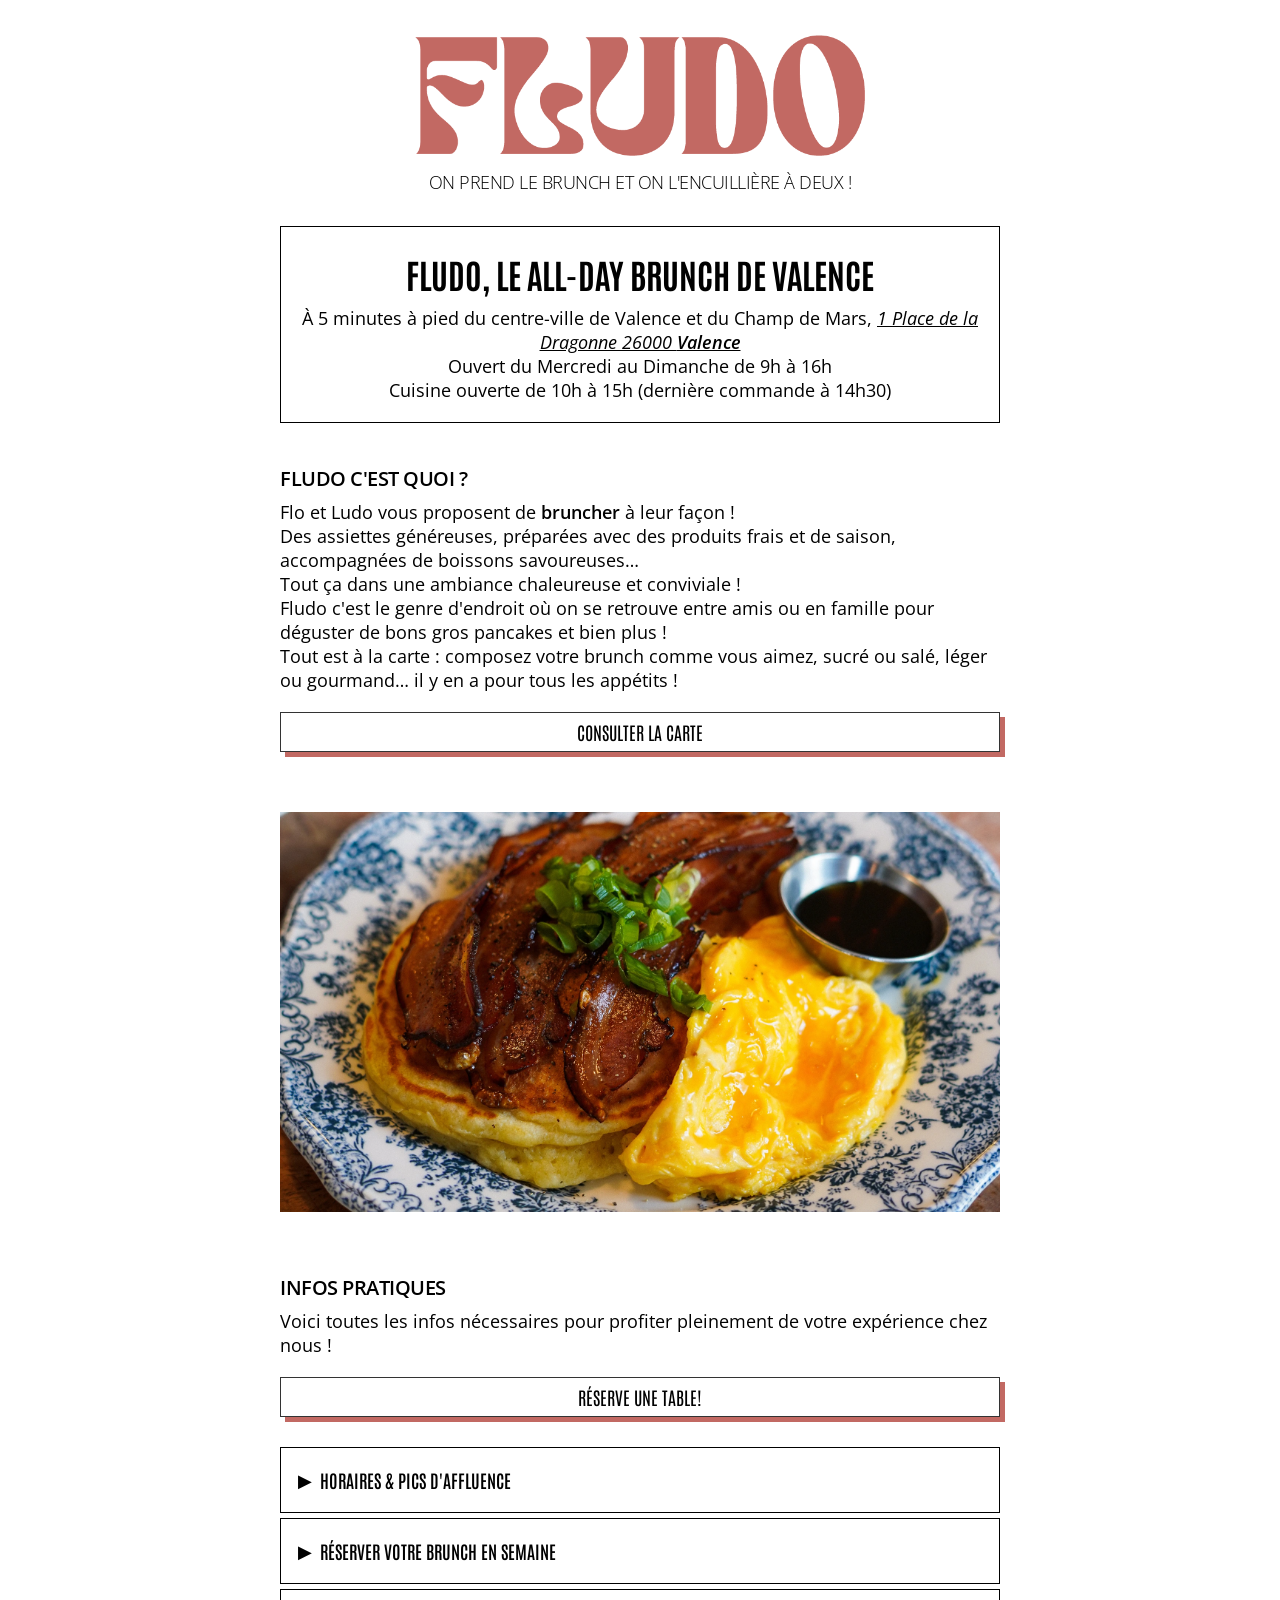
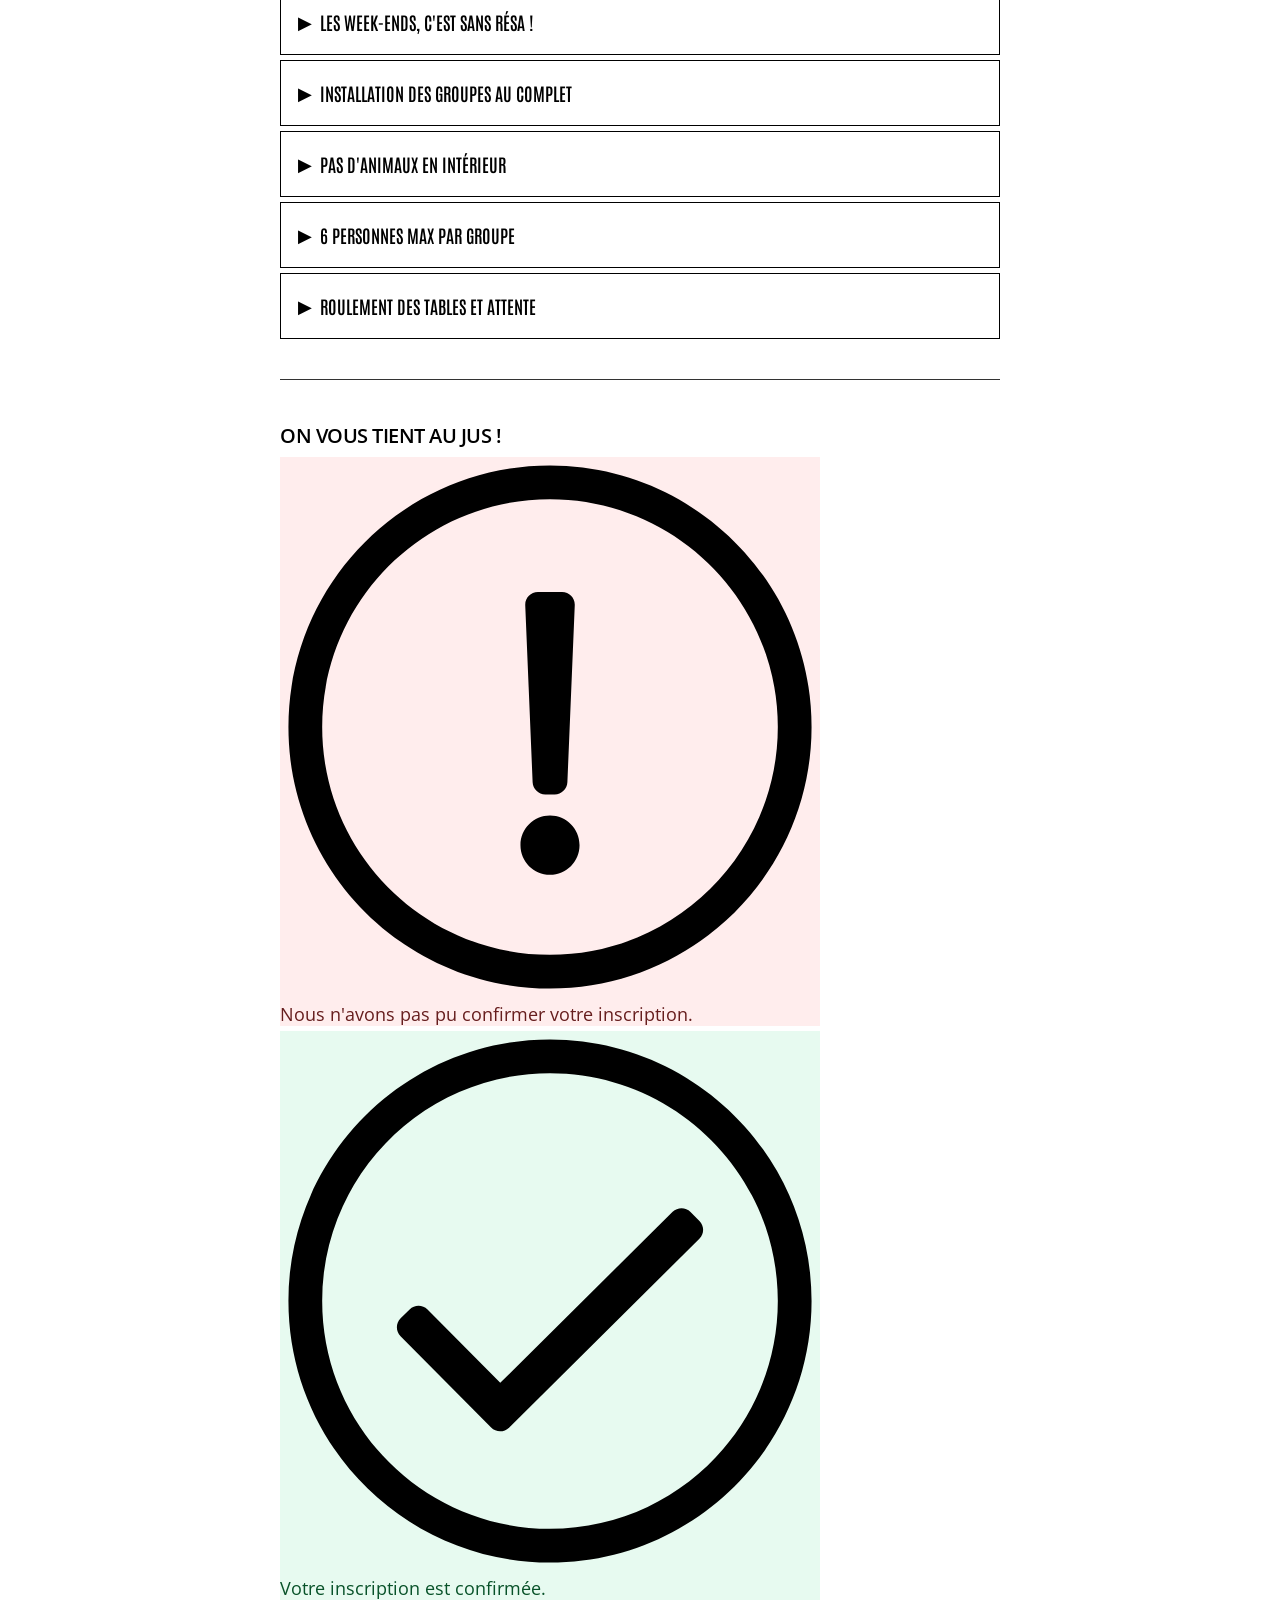
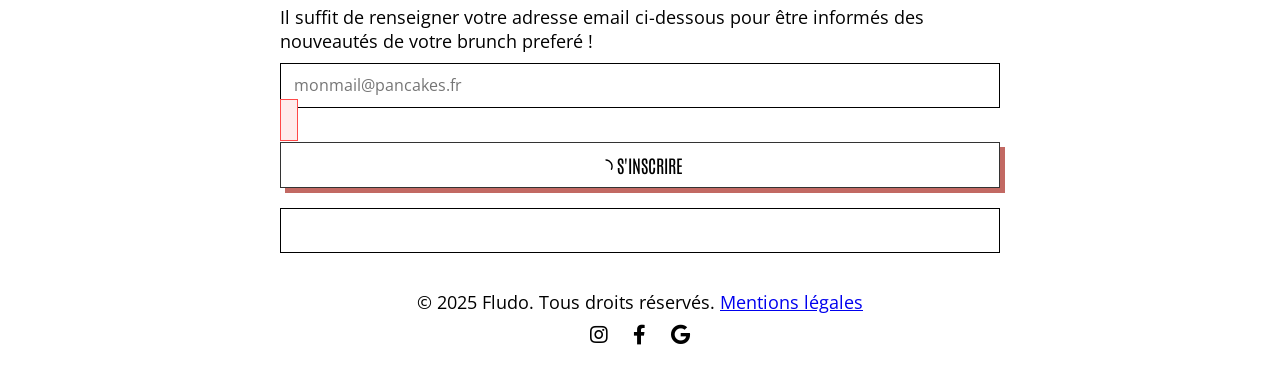
==== commit 44d6f831: "deploy: 21b018cf7b0277a6b97ed42f5caa24d9717801da" ====
--- a/index.html
+++ b/index.html
@@ -23,4 +23,4 @@
             "postalCode": "26000",
             "addressCountry": "FR"
           }
-        }</script><header><img id="fludo-logo" src="media/fludo-logo.webp" alt="Logo Fludo, brunch à Valence Dröme"><p class="slogan">On prend le brunch et on l'encuillière à deux !</header><main class="container"><section class="intro"><h1>Fludo, le All-day brunch de Valence</h1><div>À 5 minutes à pied du centre-ville de Valence et du Champ de Mars, <a class="address" href="https://maps.app.goo.gl/TYoxBUfpQGfPGVpT9">1 Place de la Dragonne 26000 <strong>Valence</strong></a></div><div class="opening_hours">Ouvert du Mercredi au Dimanche de 9h à 16h</div><div class="kitchen_hours">Cuisine ouverte de 10h à 15h (dernière commande à 14h30)</div></section><div class="divider2"></div><section class="intro noel"><h2 class="noel">Du 28 Novembre au 28 Décembre<br>au Village de Noël de Valence</h2><div class="noel">A côté de la fontaine Monumentale, et à côté du Grand Café,<br><a class="address noel" href="https://maps.app.goo.gl/HufvJibSxLJKdPjW9">En haut du Boulevard Bancel à <strong>Valence</strong></a></div><div class="opening_hours">Ouvert du Lundi au Dimanche pour vous proposer pancakes, smash burgers & boissons chaudes.</div><div class="kitchen_hours">Pour manger sur le village, ou à emporter.<br>Rendez-vous de 11h à 19-21h (hors horaires spéciaux, voir <a class="noel" href="#xmas25">infos pratiques</a>)</div></section><section class="block"><h2>Fludo c'est quoi ?</h2><div class="block_content">Flo et Ludo vous proposent de <strong>bruncher</strong> à leur façon !<br>Des assiettes généreuses, préparées avec des produits frais et de saison, accompagnées de boissons savoureuses…<br>Tout ça dans une ambiance chaleureuse et conviviale !<br>Fludo c'est le genre d'endroit où on se retrouve entre amis ou en famille pour déguster de bons gros pancakes et bien plus !<br>Tout est à la carte : composez votre brunch comme vous aimez, sucré ou salé, léger ou gourmand… il y en a pour tous les appétits !</div><a class="button" href="https://go.nordqr.com/fludo/">Consulter la carte</a></section><section class="block"><div class="slider_container"><div class="slider"><div class="slide one"><img src="media/slideshow/photo1.webp" alt="Les pancakes salés du restaurant Brunch Fludo, à Valence"></div><div class="slide two"><img src="media/slideshow/photo2.webp" alt="L'ambiance cosy et chaleureuse du restaurant Brunch Fludo, à Valence" loading="lazy"></div><div class="slide three"><img src="media/slideshow/photo3.webp" alt="Les oeufs bénédicte du Brunch de Valence, Fludo" loading="lazy"></div><div class="slide four"><img src="media/slideshow/photo4.webp" alt="Fludo, le meilleur brunch de Valence" loading="lazy"></div><div class="slide four"><img src="media/slideshow/photo5.webp" alt="Les pancakes mini fourrés du Brunch de Valence Fludo" loading="lazy"></div></div></div></section><section class="block"><h2>Infos pratiques</h2><div class="description">Voici toutes les infos nécessaires pour profiter pleinement de votre expérience chez nous !</div><a class="button" href="https://reservation.laddition.com/booking/fludo">Réserve une table!</a><div class="accordion"><details><summary><h3><strong>Horaires</strong> & Pics d'affluence</h3></summary><div class="content"><p>La cuisine est ouverte de 10h00 à 15h00, ce qui signifie que nous prenons les dernières commandes à 14h30. Le reste du temps, le restaurant passe en mode coffee shop. Nos pics d'affluence sont de 10h30 à 13h00 les week-ends (surtout le dimanche, “The day of the Brunch”) et les jours fériés; et de 11h30 à 13h00 en semaine.<br><i>Petit tip : Regarder notre fiche Google pour avoir la fréquentation en direct !</i></p><a class="" href="https://maps.app.goo.gl/TYoxBUfpQGfPGVpT9">Notre fiche Google</a></div></details><details><summary><h3>Réserver votre <strong>brunch en semaine</strong></h3></summary><div class="content"><p>Victime de notre succès, nous vous conseillons fortement de réserver en semaine. En plus, vous pouvez le faire directement en ligne en cliquant sur ce lien :</p><a class="" href="https://reservation.laddition.com/booking/fludo">réserver une table!</a></div></details><details><summary><h3><strong>Les week-ends</strong>, c'est sans résa !</h3></summary><div class="content"><p>Chez Fludo, nous ne prenons pas de réservations le week-end, car nous fonctionnons en service continu de 10h à 14h30. Chacun arrive et repart à son rythme ! Ainsi, nous avons la flexibilité d'accommoder un plus grand nombre de clients et de gérer plus efficacement notre flux de service.<br><i>Petit tip : Venez dès l'ouverture ou en fin de service pour avoir plus de chances d'avoir une table sans attendre.</i></div></details><details><summary><h3>Installation des <strong>groupes au complet</strong></h3></summary><div class="content"><p>Pour des raisons de fluidité et d'organisation, nous installons les groupes uniquement lorsqu'ils sont au complet ! Cela évite de bloquer des tables et nous aide à garder une attente raisonnable pour tous.<br><i>Petit tip : En famille ou entre amis, on vous conseille d'arriver ensemble pour profiter d'un service plus rapide pour tous.</i></div></details><details><summary><h3><strong>Pas d'animaux</strong> en intérieur</h3></summary><div class="content"><p>Même si nous adorons les animaux, nous ne pouvons pas recevoir vos boules de poils à l'intérieur, et ce, peu importe leur taille et leur gentillesse. Notre salle est trop étroite et animée pour vos boules de poils, surtout le week-end. Les animaux sont les bienvenus en terrasse, mais pour le confort de tous, pas en intérieur. Merci !</div></details><details><summary><h3><strong>6 personnes max</strong> par groupe</h3></summary><div class="content"><p>Notre salle a une capacité de 32 couverts (sans la terrasse), nous avons des tables de 2,3,4,5,6. Elle ne nous permet pas d'accueillir des gros groupes de potes ou de grandes familles de plus de 6 personnes sur une même tablée, même si on adorerait. En plus, on envoie les plats progressivement pour garantir leur qualité, ce qui rend compliqué le service de grandes tablées d'un seul coup. Nous privilégions les petits groupes pour une expérience plus agréable pour tous nos clients.</div></details><details><summary><h3>Roulement des tables et <strong>attente</strong></h3></summary><div class="content"><p>Pour que tout se passe bien et que l'attente soit réduite, on compte sur vous pour faciliter la rotation des tables. Dès que vous avez fini de vous régaler et que les conversations se calment, pensez à laisser la place aux autres. Si vous avez dû attendre avant d'être installé, rappelez-vous que les prochains convives sont également impatients de découvrir nos plats!</div></details><details class="noel" id="xmas25"><summary class="xmas" style="background-color: #334A39; color: white;"><h3>Village de Noël, les <strong>horaires</strong></h3></summary><div class="content" style="color: white;"><p>Nous serons présents tous les jours du 28 Novembre au 28 Décembre au Village de Noël de Valence, à côté de la fontaine Monumentale et du Grand Café, en haut du Boulevard Bancel.<br>Les horaires d'ouverture seront les suivants :<br><br><ul><li>Le Vendredi 28 Novembre : de 18h à 21h<li>Du Dimanche au Jeudi : de 11h à 19h<li>Les Vendredis et Samedis : de 11h à 21h<li>Le Mercredi 24 et le Jeudi 25 Décembre : de 11h - 17h<li>Le Dimanche 28 Décembre : de 11h - 16h</ul></div></details></div></section><div class="divider"></div><section class="block"><h2>On vous tient au jus !</h2><div><div id="sib-form-container"><div id="error-message" class="sib-form-message-panel" style="text-align:left; color:#661d1d; background-color:#ffeded; border-color:#ff4949;max-width:540px;"><div class="sib-form-message-panel__text sib-form-message-panel__text--center"><svg viewBox="0 0 512 512" class="sib-icon sib-notification__icon"><path d="M256 40c118.621 0 216 96.075 216 216 0 119.291-96.61 216-216 216-119.244 0-216-96.562-216-216 0-119.203 96.602-216 216-216m0-32C119.043 8 8 119.083 8 256c0 136.997 111.043 248 248 248s248-111.003 248-248C504 119.083 392.957 8 256 8zm-11.49 120h22.979c6.823 0 12.274 5.682 11.99 12.5l-7 168c-.268 6.428-5.556 11.5-11.99 11.5h-8.979c-6.433 0-11.722-5.073-11.99-11.5l-7-168c-.283-6.818 5.167-12.5 11.99-12.5zM256 340c-15.464 0-28 12.536-28 28s12.536 28 28 28 28-12.536 28-28-12.536-28-28-28z"/></svg> <span class="sib-form-message-panel__inner-text">Nous n&#039;avons pas pu confirmer votre inscription.</span></div></div><div></div><div id="success-message" class="sib-form-message-panel" style="text-align:left; color:#085229; background-color:#e7faf0; border-color:#13ce66;max-width:540px;"><div class="sib-form-message-panel__text sib-form-message-panel__text--center"><svg viewBox="0 0 512 512" class="sib-icon sib-notification__icon"><path d="M256 8C119.033 8 8 119.033 8 256s111.033 248 248 248 248-111.033 248-248S392.967 8 256 8zm0 464c-118.664 0-216-96.055-216-216 0-118.663 96.055-216 216-216 118.664 0 216 96.055 216 216 0 118.663-96.055 216-216 216zm141.63-274.961L217.15 376.071c-4.705 4.667-12.303 4.637-16.97-.068l-85.878-86.572c-4.667-4.705-4.637-12.303.068-16.97l8.52-8.451c4.705-4.667 12.303-4.637 16.97.068l68.976 69.533 163.441-162.13c4.705-4.667 12.303-4.637 16.97.068l8.451 8.52c4.668 4.705 4.637 12.303-.068 16.97z"/></svg> <span class="sib-form-message-panel__inner-text">Votre inscription est confirmée.</span></div></div><div><form id="sib-form" method="POST" action="https://5db28197.sibforms.com/serve/[base64]" data-type="subscription"><div class="sib-input"><div class="form__entry entry_block"><div class="form__label-row"><label class="" for="EMAIL" data-required="*">Il suffit de renseigner votre adresse email ci-dessous pour être informés des nouveautés de votre brunch preferé !</label> <input class="input" type="text" id="EMAIL" name="EMAIL" autocomplete="on" placeholder="monmail@pancakes.fr" data-required="true" required></div><label for="EMAIL" class="entry__error entry__error--primary" style="color:#661d1d; background-color:#ffeded; border: 1px solid #ff4949; padding: 0.5rem"></label></div></div><div><button class="button" form="sib-form" type="submit"><svg class="icon clickable__icon progress-indicator__icon sib-hide-loader-icon" viewBox="0 0 512 512"><path d="M460.116 373.846l-20.823-12.022c-5.541-3.199-7.54-10.159-4.663-15.874 30.137-59.886 28.343-131.652-5.386-189.946-33.641-58.394-94.896-95.833-161.827-99.676C261.028 55.961 256 50.751 256 44.352V20.309c0-6.904 5.808-12.337 12.703-11.982 83.556 4.306 160.163 50.864 202.11 123.677 42.063 72.696 44.079 162.316 6.031 236.832-3.14 6.148-10.75 8.461-16.728 5.01z"/></svg> S&#039;INSCRIRE</button></div><input type="text" name="email_address_check" value="" class="input--hidden"></form></div></div></div></section></main><footer><p>&copy; 2025 Fludo. Tous droits réservés. <a href="mentions.html">Mentions légales</a><div class="social-icons"><a href="https://www.instagram.com/fludobrunch" target="_blank" aria-label="Instagram" rel="noopener"><i class="fab fa-instagram"></i> </a><a href="https://www.facebook.com/fludobrunch" target="_blank" aria-label="Facebook" rel="noopener"><i class="fab fa-facebook-f"></i> </a><a href="https://maps.app.goo.gl/6g2QSEkhwfaf5TP17" target="_blank" aria-label="Google" rel="noopener"><i class="fab fa-google"></i></a></div></footer><script defer="defer" src="script.min.js"></script><script defer="defer" src="https://sibforms.com/forms/end-form/build/main.js"></script>+        }</script><header><img id="fludo-logo" src="media/fludo-logo.webp" alt="Logo Fludo, brunch à Valence Dröme"><p class="slogan">On prend le brunch et on l'encuillière à deux !</header><main class="container"><section class="intro"><h1>Fludo, le All-day brunch de Valence</h1><div>À 5 minutes à pied du centre-ville de Valence et du Champ de Mars, <a class="address" href="https://maps.app.goo.gl/TYoxBUfpQGfPGVpT9">1 Place de la Dragonne 26000 <strong>Valence</strong></a></div><div class="opening_hours">Ouvert du Mercredi au Dimanche de 9h à 16h</div><div class="kitchen_hours">Cuisine ouverte de 10h à 15h (dernière commande à 14h30)</div></section><section class="block"><h2>Fludo c'est quoi ?</h2><div class="block_content">Flo et Ludo vous proposent de <strong>bruncher</strong> à leur façon !<br>Des assiettes généreuses, préparées avec des produits frais et de saison, accompagnées de boissons savoureuses…<br>Tout ça dans une ambiance chaleureuse et conviviale !<br>Fludo c'est le genre d'endroit où on se retrouve entre amis ou en famille pour déguster de bons gros pancakes et bien plus !<br>Tout est à la carte : composez votre brunch comme vous aimez, sucré ou salé, léger ou gourmand… il y en a pour tous les appétits !</div><a class="button" href="https://go.nordqr.com/fludo/">Consulter la carte</a></section><section class="block"><div class="slider_container"><div class="slider"><div class="slide one"><img src="media/slideshow/photo1.webp" alt="Les pancakes salés du restaurant Brunch Fludo, à Valence"></div><div class="slide two"><img src="media/slideshow/photo2.webp" alt="L'ambiance cosy et chaleureuse du restaurant Brunch Fludo, à Valence" loading="lazy"></div><div class="slide three"><img src="media/slideshow/photo3.webp" alt="Les oeufs bénédicte du Brunch de Valence, Fludo" loading="lazy"></div><div class="slide four"><img src="media/slideshow/photo4.webp" alt="Fludo, le meilleur brunch de Valence" loading="lazy"></div><div class="slide four"><img src="media/slideshow/photo5.webp" alt="Les pancakes mini fourrés du Brunch de Valence Fludo" loading="lazy"></div></div></div></section><section class="block"><h2>Infos pratiques</h2><div class="description">Voici toutes les infos nécessaires pour profiter pleinement de votre expérience chez nous !</div><a class="button" href="https://reservation.laddition.com/booking/fludo">Réserve une table!</a><div class="accordion"><details><summary><h3><strong>Horaires</strong> & Pics d'affluence</h3></summary><div class="content"><p>La cuisine est ouverte de 10h00 à 15h00, ce qui signifie que nous prenons les dernières commandes à 14h30. Le reste du temps, le restaurant passe en mode coffee shop. Nos pics d'affluence sont de 10h30 à 13h00 les week-ends (surtout le dimanche, “The day of the Brunch”) et les jours fériés; et de 11h30 à 13h00 en semaine.<br><i>Petit tip : Regarder notre fiche Google pour avoir la fréquentation en direct !</i></p><a class="" href="https://maps.app.goo.gl/TYoxBUfpQGfPGVpT9">Notre fiche Google</a></div></details><details><summary><h3>Réserver votre <strong>brunch en semaine</strong></h3></summary><div class="content"><p>Victime de notre succès, nous vous conseillons fortement de réserver en semaine. En plus, vous pouvez le faire directement en ligne en cliquant sur ce lien :</p><a class="" href="https://reservation.laddition.com/booking/fludo">réserver une table!</a></div></details><details><summary><h3><strong>Les week-ends</strong>, c'est sans résa !</h3></summary><div class="content"><p>Chez Fludo, nous ne prenons pas de réservations le week-end, car nous fonctionnons en service continu de 10h à 14h30. Chacun arrive et repart à son rythme ! Ainsi, nous avons la flexibilité d'accommoder un plus grand nombre de clients et de gérer plus efficacement notre flux de service.<br><i>Petit tip : Venez dès l'ouverture ou en fin de service pour avoir plus de chances d'avoir une table sans attendre.</i></div></details><details><summary><h3>Installation des <strong>groupes au complet</strong></h3></summary><div class="content"><p>Pour des raisons de fluidité et d'organisation, nous installons les groupes uniquement lorsqu'ils sont au complet ! Cela évite de bloquer des tables et nous aide à garder une attente raisonnable pour tous.<br><i>Petit tip : En famille ou entre amis, on vous conseille d'arriver ensemble pour profiter d'un service plus rapide pour tous.</i></div></details><details><summary><h3><strong>Pas d'animaux</strong> en intérieur</h3></summary><div class="content"><p>Même si nous adorons les animaux, nous ne pouvons pas recevoir vos boules de poils à l'intérieur, et ce, peu importe leur taille et leur gentillesse. Notre salle est trop étroite et animée pour vos boules de poils, surtout le week-end. Les animaux sont les bienvenus en terrasse, mais pour le confort de tous, pas en intérieur. Merci !</div></details><details><summary><h3><strong>6 personnes max</strong> par groupe</h3></summary><div class="content"><p>Notre salle a une capacité de 32 couverts (sans la terrasse), nous avons des tables de 2,3,4,5,6. Elle ne nous permet pas d'accueillir des gros groupes de potes ou de grandes familles de plus de 6 personnes sur une même tablée, même si on adorerait. En plus, on envoie les plats progressivement pour garantir leur qualité, ce qui rend compliqué le service de grandes tablées d'un seul coup. Nous privilégions les petits groupes pour une expérience plus agréable pour tous nos clients.</div></details><details><summary><h3>Roulement des tables et <strong>attente</strong></h3></summary><div class="content"><p>Pour que tout se passe bien et que l'attente soit réduite, on compte sur vous pour faciliter la rotation des tables. Dès que vous avez fini de vous régaler et que les conversations se calment, pensez à laisser la place aux autres. Si vous avez dû attendre avant d'être installé, rappelez-vous que les prochains convives sont également impatients de découvrir nos plats!</div></details></div></section><div class="divider"></div><section class="block"><h2>On vous tient au jus !</h2><div><div id="sib-form-container"><div id="error-message" class="sib-form-message-panel" style="text-align:left; color:#661d1d; background-color:#ffeded; border-color:#ff4949;max-width:540px;"><div class="sib-form-message-panel__text sib-form-message-panel__text--center"><svg viewBox="0 0 512 512" class="sib-icon sib-notification__icon"><path d="M256 40c118.621 0 216 96.075 216 216 0 119.291-96.61 216-216 216-119.244 0-216-96.562-216-216 0-119.203 96.602-216 216-216m0-32C119.043 8 8 119.083 8 256c0 136.997 111.043 248 248 248s248-111.003 248-248C504 119.083 392.957 8 256 8zm-11.49 120h22.979c6.823 0 12.274 5.682 11.99 12.5l-7 168c-.268 6.428-5.556 11.5-11.99 11.5h-8.979c-6.433 0-11.722-5.073-11.99-11.5l-7-168c-.283-6.818 5.167-12.5 11.99-12.5zM256 340c-15.464 0-28 12.536-28 28s12.536 28 28 28 28-12.536 28-28-12.536-28-28-28z"/></svg> <span class="sib-form-message-panel__inner-text">Nous n&#039;avons pas pu confirmer votre inscription.</span></div></div><div></div><div id="success-message" class="sib-form-message-panel" style="text-align:left; color:#085229; background-color:#e7faf0; border-color:#13ce66;max-width:540px;"><div class="sib-form-message-panel__text sib-form-message-panel__text--center"><svg viewBox="0 0 512 512" class="sib-icon sib-notification__icon"><path d="M256 8C119.033 8 8 119.033 8 256s111.033 248 248 248 248-111.033 248-248S392.967 8 256 8zm0 464c-118.664 0-216-96.055-216-216 0-118.663 96.055-216 216-216 118.664 0 216 96.055 216 216 0 118.663-96.055 216-216 216zm141.63-274.961L217.15 376.071c-4.705 4.667-12.303 4.637-16.97-.068l-85.878-86.572c-4.667-4.705-4.637-12.303.068-16.97l8.52-8.451c4.705-4.667 12.303-4.637 16.97.068l68.976 69.533 163.441-162.13c4.705-4.667 12.303-4.637 16.97.068l8.451 8.52c4.668 4.705 4.637 12.303-.068 16.97z"/></svg> <span class="sib-form-message-panel__inner-text">Votre inscription est confirmée.</span></div></div><div><form id="sib-form" method="POST" action="https://5db28197.sibforms.com/serve/[base64]" data-type="subscription"><div class="sib-input"><div class="form__entry entry_block"><div class="form__label-row"><label class="" for="EMAIL" data-required="*">Il suffit de renseigner votre adresse email ci-dessous pour être informés des nouveautés de votre brunch preferé !</label> <input class="input" type="text" id="EMAIL" name="EMAIL" autocomplete="on" placeholder="monmail@pancakes.fr" data-required="true" required></div><label for="EMAIL" class="entry__error entry__error--primary" style="color:#661d1d; background-color:#ffeded; border: 1px solid #ff4949; padding: 0.5rem"></label></div></div><div><button class="button" form="sib-form" type="submit"><svg class="icon clickable__icon progress-indicator__icon sib-hide-loader-icon" viewBox="0 0 512 512"><path d="M460.116 373.846l-20.823-12.022c-5.541-3.199-7.54-10.159-4.663-15.874 30.137-59.886 28.343-131.652-5.386-189.946-33.641-58.394-94.896-95.833-161.827-99.676C261.028 55.961 256 50.751 256 44.352V20.309c0-6.904 5.808-12.337 12.703-11.982 83.556 4.306 160.163 50.864 202.11 123.677 42.063 72.696 44.079 162.316 6.031 236.832-3.14 6.148-10.75 8.461-16.728 5.01z"/></svg> S&#039;INSCRIRE</button></div><input type="text" name="email_address_check" value="" class="input--hidden"></form></div></div></div></section></main><footer><p>&copy; 2025 Fludo. Tous droits réservés. <a href="mentions.html">Mentions légales</a><div class="social-icons"><a href="https://www.instagram.com/fludobrunch" target="_blank" aria-label="Instagram" rel="noopener"><i class="fab fa-instagram"></i> </a><a href="https://www.facebook.com/fludobrunch" target="_blank" aria-label="Facebook" rel="noopener"><i class="fab fa-facebook-f"></i> </a><a href="https://maps.app.goo.gl/6g2QSEkhwfaf5TP17" target="_blank" aria-label="Google" rel="noopener"><i class="fab fa-google"></i></a></div></footer><script defer="defer" src="script.min.js"></script><script defer="defer" src="https://sibforms.com/forms/end-form/build/main.js"></script>
